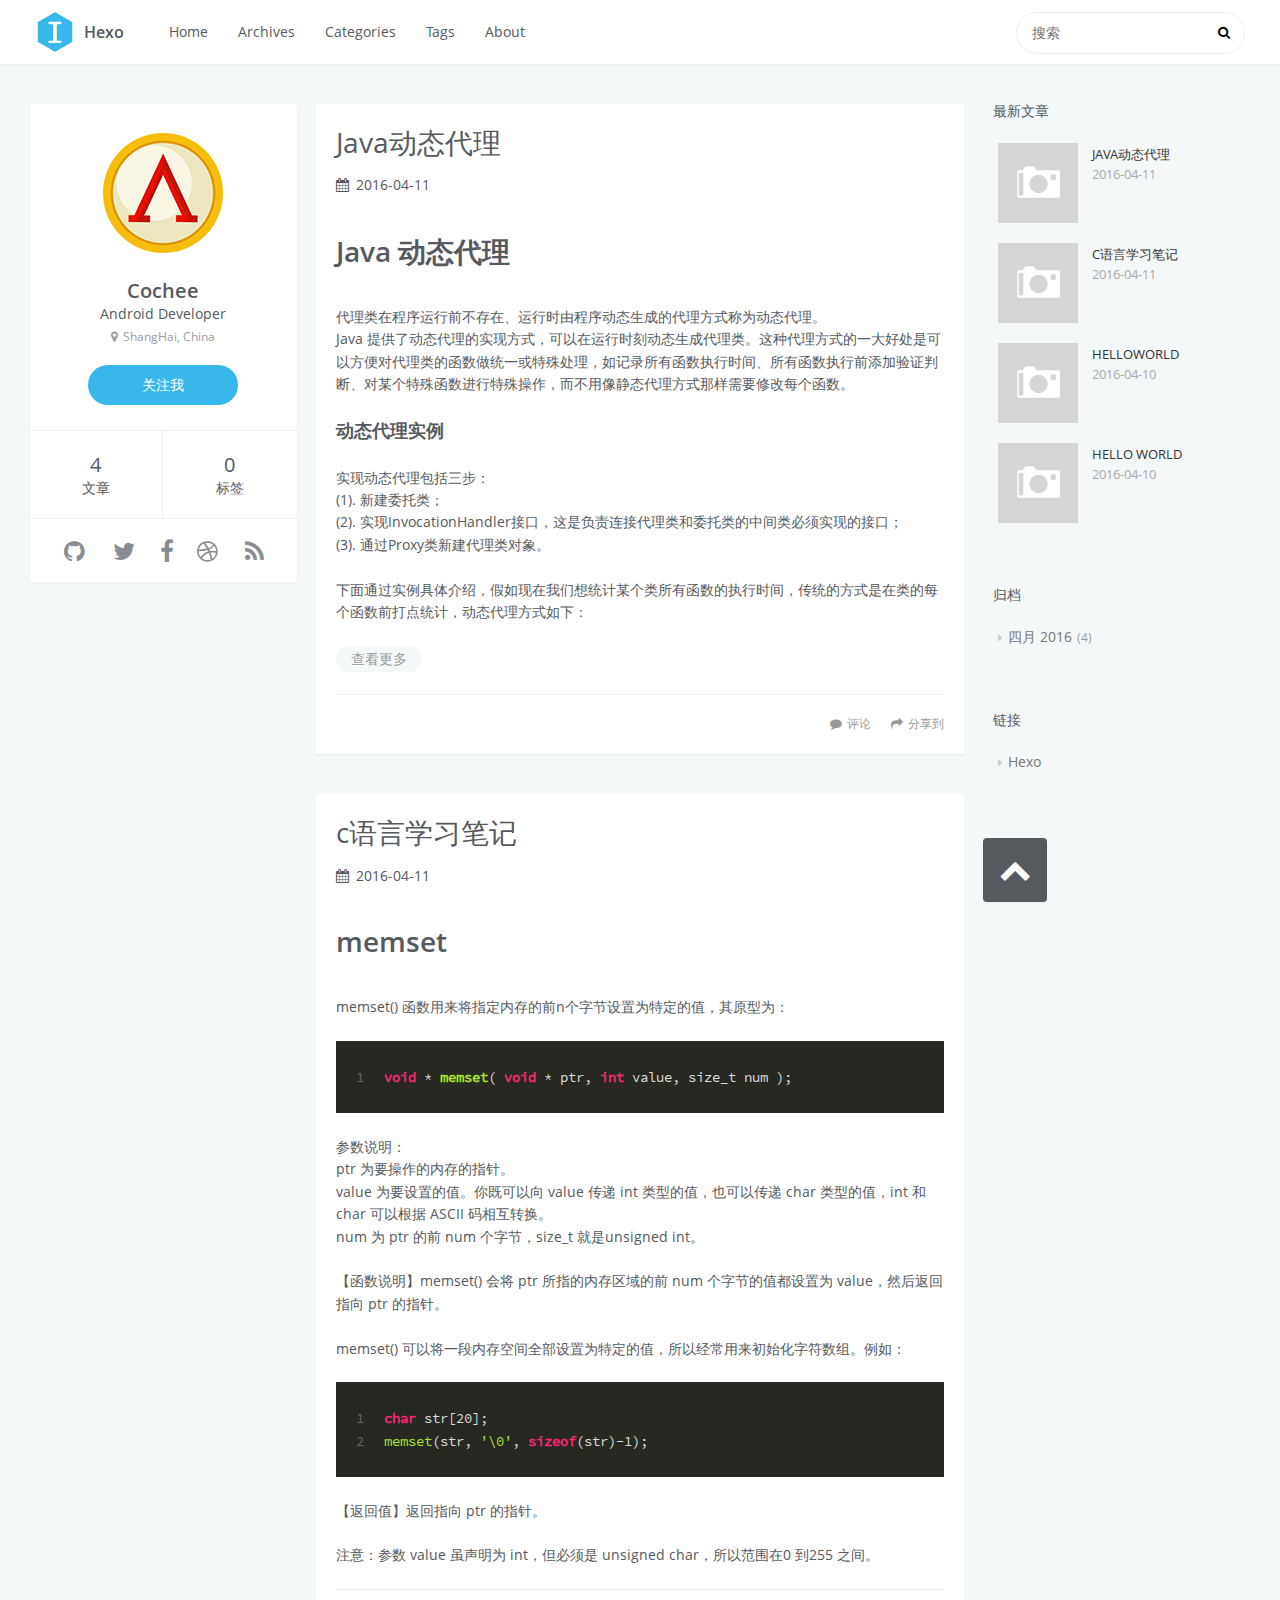
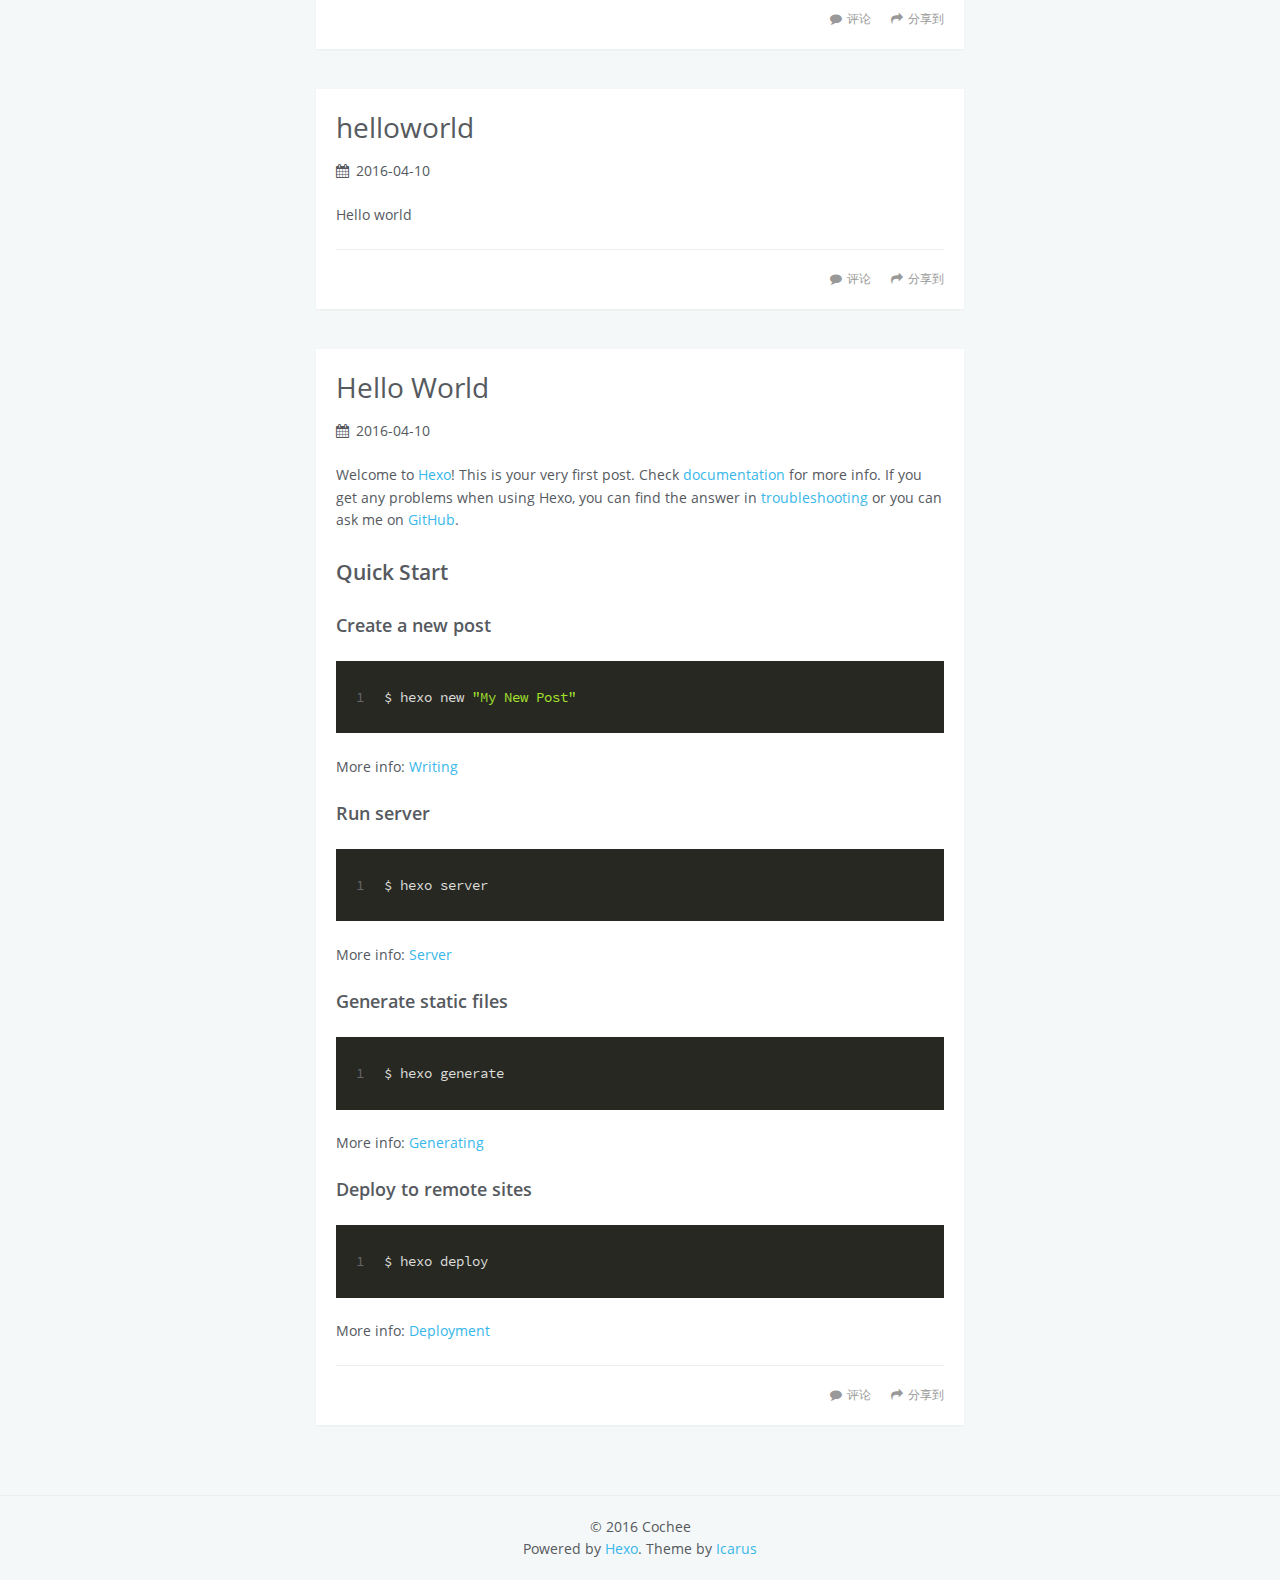
==== index.html @ b71f3d41 "Site updated: 2016-04-12 09:39:06" ====
<!DOCTYPE html>
<html lang=zh>
<head>
    <meta charset="utf-8">
    
    <title>Hexo</title>
    <meta name="viewport" content="width=device-width, initial-scale=1, maximum-scale=1" />
    <meta name="description">
<meta property="og:type" content="website">
<meta property="og:title" content="Hexo">
<meta property="og:url" content="http://yoursite.com/index.html">
<meta property="og:site_name" content="Hexo">
<meta property="og:description">
<meta name="twitter:card" content="summary">
<meta name="twitter:title" content="Hexo">
<meta name="twitter:description">
    

    

    

    <link rel="stylesheet" href="/vendor/font-awesome/css/font-awesome.min.css">
    <link rel="stylesheet" href="/vendor/open-sans/styles.css">
    <link rel="stylesheet" href="/vendor/source-code-pro/styles.css">

    <link rel="stylesheet" href="/css/style.css">

    <script src="/vendor/jquery/2.1.3/jquery.min.js"></script>
    
    
        <link rel="stylesheet" href="/vendor/fancybox/jquery.fancybox.css">
    
    
    
    

</head>
<body>
    <div id="container">
        <header id="header">
    <div id="header-main" class="header-inner">
        <div class="outer">
            <a href="/" id="logo">
                <i class="logo"></i>
                <span class="site-title">Hexo</span>
            </a>
            <nav id="main-nav">
                
                    <a class="main-nav-link" href="/.">Home</a>
                
                    <a class="main-nav-link" href="/archives">Archives</a>
                
                    <a class="main-nav-link" href="/categories">Categories</a>
                
                    <a class="main-nav-link" href="/tags">Tags</a>
                
                    <a class="main-nav-link" href="/about">About</a>
                
            </nav>
            
                
                <nav id="sub-nav">
                    <div class="profile" id="profile-nav">
                        <a id="profile-anchor" href="javascript:;">
                            <img class="avatar" src="/css/images/avatar.png" />
                            <i class="fa fa-caret-down"></i>
                        </a>
                    </div>
                </nav>
            
            <div id="search-form-wrap">

    <form class="search-form">
        <input type="text" class="ins-search-input search-form-input" placeholder="搜索" />
        <button type="submit" class="search-form-submit"></button>
    </form>
    <div class="ins-search">
    <div class="ins-search-mask"></div>
    <div class="ins-search-container">
        <div class="ins-input-wrapper">
            <input type="text" class="ins-search-input" placeholder="想要查找什么..." />
            <span class="ins-close ins-selectable"><i class="fa fa-times-circle"></i></span>
        </div>
        <div class="ins-section-wrapper">
            <div class="ins-section-container"></div>
        </div>
    </div>
</div>
<script>
(function (window) {
    var INSIGHT_CONFIG = {
        TRANSLATION: {
            POSTS: '文章',
            PAGES: '页面',
            CATEGORIES: '分类',
            TAGS: '标签',
            UNTITLED: '(未命名)',
        },
        ROOT_URL: '/',
        CONTENT_URL: '/content.json',
    };
    window.INSIGHT_CONFIG = INSIGHT_CONFIG;
})(window);
</script>
<script src="/js/insight.js"></script>

</div>
        </div>
    </div>
    <div id="main-nav-mobile" class="header-sub header-inner">
        <table class="menu outer">
            <tr>
                
                    <td><a class="main-nav-link" href="/.">Home</a></td>
                
                    <td><a class="main-nav-link" href="/archives">Archives</a></td>
                
                    <td><a class="main-nav-link" href="/categories">Categories</a></td>
                
                    <td><a class="main-nav-link" href="/tags">Tags</a></td>
                
                    <td><a class="main-nav-link" href="/about">About</a></td>
                
                <td>
                    
    <div class="search-form">
        <input type="text" class="ins-search-input search-form-input" placeholder="搜索" />
    </div>

                </td>
            </tr>
        </table>
    </div>
</header>

        <div class="outer">
            
                

<aside id="profile">
    <div class="inner profile-inner">
        <div class="base-info profile-block">
            <img id="avatar" src="/css/images/avatar.png" />
            <h2 id="name">Cochee</h2>
            <h3 id="title">Android Developer</h3>
            <span id="location"><i class="fa fa-map-marker"></i>ShangHai, China</span>
            <a id="follow" target="_blank" href="https://github.com/cochee/">关注我</a>
        </div>
        <div class="article-info profile-block">
            <div class="article-info-block">
                4
                <span>文章</span>
            </div>
            <div class="article-info-block">
                0
                <span>标签</span>
            </div>
        </div>
        
        <div class="profile-block social-links">
            <table>
                <tr>
                    
                    <td><a href="http://github.com/cochee/" target="_blank" title="github"><i class="fa fa-github"></i></a></td>
                    
                    <td><a href="/" target="_blank" title="twitter"><i class="fa fa-twitter"></i></a></td>
                    
                    <td><a href="/" target="_blank" title="facebook"><i class="fa fa-facebook"></i></a></td>
                    
                    <td><a href="/" target="_blank" title="dribbble"><i class="fa fa-dribbble"></i></a></td>
                    
                    <td><a href="/" target="_blank" title="rss"><i class="fa fa-rss"></i></a></td>
                    
                </tr>
            </table>
        </div>
        
    </div>
</aside>

            
            <section id="main">
    <article id="post-Java动态代理" class="article article-type-post" itemscope itemprop="blogPost">
    <div class="article-inner">
        
        
        
            <header class="article-header">
                
    
        <h1 itemprop="name">
            <a class="article-title" href="/2016/04/11/Java动态代理/">Java动态代理</a>
        </h1>
    

                <div class="article-meta">
                    
    <div class="article-date">
        <i class="fa fa-calendar"></i>
        <a href="/2016/04/11/Java动态代理/">
            <time datetime="2016-04-11T15:36:46.000Z" itemprop="datePublished">2016-04-11</time>
        </a>
    </div>


                    
                    
                </div>
            </header>
        
        <div class="article-entry" itemprop="articleBody">
        
            <p><h1 id="Java-动态代理"><a href="#Java-动态代理" class="headerlink" title="Java 动态代理"></a>Java 动态代理</h1><p>代理类在程序运行前不存在、运行时由程序动态生成的代理方式称为动态代理。<br>Java 提供了动态代理的实现方式，可以在运行时刻动态生成代理类。这种代理方式的一大好处是可以方便对代理类的函数做统一或特殊处理，如记录所有函数执行时间、所有函数执行前添加验证判断、对某个特殊函数进行特殊操作，而不用像静态代理方式那样需要修改每个函数。</p>
<h3 id="动态代理实例"><a href="#动态代理实例" class="headerlink" title="动态代理实例"></a>动态代理实例</h3><p>实现动态代理包括三步：<br>(1). 新建委托类；<br>(2). 实现InvocationHandler接口，这是负责连接代理类和委托类的中间类必须实现的接口；<br>(3). 通过Proxy类新建代理类对象。  </p>
<p>下面通过实例具体介绍，假如现在我们想统计某个类所有函数的执行时间，传统的方式是在类的每个函数前打点统计，动态代理方式如下：<br></p>
            <p class="article-more-link">
                <a href="/2016/04/11/Java动态代理/#more">查看更多</a>
            </p>
        
        </div>
        <footer class="article-footer">
            <div class="share-container">



</div>

    <a data-url="http://yoursite.com/2016/04/11/Java动态代理/" data-id="cimwrf9290000avysdhz4r3h5" class="article-share-link"><i class="fa fa-share"></i>分享到</a>
<script>
    (function ($) {
        // Prevent duplicate binding
        if (typeof(__SHARE_BUTTON_BINDED__) === 'undefined' || !__SHARE_BUTTON_BINDED__) {
            __SHARE_BUTTON_BINDED__ = true;
        } else {
            return;
        }
        $('body').on('click', function() {
            $('.article-share-box.on').removeClass('on');
        }).on('click', '.article-share-link', function(e) {
            e.stopPropagation();

            var $this = $(this),
                url = $this.attr('data-url'),
                encodedUrl = encodeURIComponent(url),
                id = 'article-share-box-' + $this.attr('data-id'),
                offset = $this.offset(),
                box;

            if ($('#' + id).length) {
                box = $('#' + id);

                if (box.hasClass('on')){
                    box.removeClass('on');
                    return;
                }
            } else {
                var html = [
                    '<div id="' + id + '" class="article-share-box">',
                        '<input class="article-share-input" value="' + url + '">',
                        '<div class="article-share-links">',
                            '<a href="https://twitter.com/intent/tweet?url=' + encodedUrl + '" class="fa fa-twitter article-share-twitter" target="_blank" title="Twitter"></a>',
                            '<a href="https://www.facebook.com/sharer.php?u=' + encodedUrl + '" class="fa fa-facebook article-share-facebook" target="_blank" title="Facebook"></a>',
                            '<a href="http://pinterest.com/pin/create/button/?url=' + encodedUrl + '" class="fa fa-pinterest article-share-pinterest" target="_blank" title="Pinterest"></a>',
                            '<a href="https://plus.google.com/share?url=' + encodedUrl + '" class="fa fa-google article-share-google" target="_blank" title="Google+"></a>',
                        '</div>',
                    '</div>'
                ].join('');

              box = $(html);

              $('body').append(box);
            }

            $('.article-share-box.on').hide();

            box.css({
                top: offset.top + 25,
                left: offset.left
            }).addClass('on');

        }).on('click', '.article-share-box', function (e) {
            e.stopPropagation();
        }).on('click', '.article-share-box-input', function () {
            $(this).select();
        }).on('click', '.article-share-box-link', function (e) {
            e.preventDefault();
            e.stopPropagation();

            window.open(this.href, 'article-share-box-window-' + Date.now(), 'width=500,height=450');
        });
    })(jQuery);
</script>

            
    
        <a href="/2016/04/11/Java动态代理/#comments" class="article-comment-link ds-thread-count" data-thread-key="2016/04/11/Java动态代理/">评论</a>
    

        </footer>
    </div>
    
</article>



    <article id="post-c语言学习笔记" class="article article-type-post" itemscope itemprop="blogPost">
    <div class="article-inner">
        
        
        
            <header class="article-header">
                
    
        <h1 itemprop="name">
            <a class="article-title" href="/2016/04/11/c语言学习笔记/">c语言学习笔记</a>
        </h1>
    

                <div class="article-meta">
                    
    <div class="article-date">
        <i class="fa fa-calendar"></i>
        <a href="/2016/04/11/c语言学习笔记/">
            <time datetime="2016-04-11T04:18:17.000Z" itemprop="datePublished">2016-04-11</time>
        </a>
    </div>


                    
                    
                </div>
            </header>
        
        <div class="article-entry" itemprop="articleBody">
        
            
            <h1 id="memset"><a href="#memset" class="headerlink" title="memset"></a>memset</h1><p>memset() 函数用来将指定内存的前n个字节设置为特定的值，其原型为：<br><figure class="highlight c"><table><tr><td class="gutter"><pre><span class="line">1</span><br></pre></td><td class="code"><pre><span class="line"><span class="function"><span class="keyword">void</span> * <span class="title">memset</span><span class="params">( <span class="keyword">void</span> * ptr, <span class="keyword">int</span> value, size_t num )</span></span>;</span><br></pre></td></tr></table></figure></p>
<p>参数说明：<br>ptr 为要操作的内存的指针。<br>value 为要设置的值。你既可以向 value 传递 int 类型的值，也可以传递 char 类型的值，int 和 char 可以根据 ASCII 码相互转换。<br>num 为 ptr 的前 num 个字节，size_t 就是unsigned int。</p>
<p>【函数说明】memset() 会将 ptr 所指的内存区域的前 num 个字节的值都设置为 value，然后返回指向 ptr 的指针。</p>
<p>memset() 可以将一段内存空间全部设置为特定的值，所以经常用来初始化字符数组。例如：<br><figure class="highlight c"><table><tr><td class="gutter"><pre><span class="line">1</span><br><span class="line">2</span><br></pre></td><td class="code"><pre><span class="line"><span class="keyword">char</span> str[<span class="number">20</span>];  </span><br><span class="line"><span class="built_in">memset</span>(str, <span class="string">'\0'</span>, <span class="keyword">sizeof</span>(str)<span class="number">-1</span>);</span><br></pre></td></tr></table></figure></p>
<p>【返回值】返回指向 ptr 的指针。</p>
<p>注意：参数 value 虽声明为 int，但必须是 unsigned char，所以范围在0 到255 之间。</p>

        
        </div>
        <footer class="article-footer">
            <div class="share-container">



</div>

    <a data-url="http://yoursite.com/2016/04/11/c语言学习笔记/" data-id="cimwrf92i0001avysqy02n88n" class="article-share-link"><i class="fa fa-share"></i>分享到</a>
<script>
    (function ($) {
        // Prevent duplicate binding
        if (typeof(__SHARE_BUTTON_BINDED__) === 'undefined' || !__SHARE_BUTTON_BINDED__) {
            __SHARE_BUTTON_BINDED__ = true;
        } else {
            return;
        }
        $('body').on('click', function() {
            $('.article-share-box.on').removeClass('on');
        }).on('click', '.article-share-link', function(e) {
            e.stopPropagation();

            var $this = $(this),
                url = $this.attr('data-url'),
                encodedUrl = encodeURIComponent(url),
                id = 'article-share-box-' + $this.attr('data-id'),
                offset = $this.offset(),
                box;

            if ($('#' + id).length) {
                box = $('#' + id);

                if (box.hasClass('on')){
                    box.removeClass('on');
                    return;
                }
            } else {
                var html = [
                    '<div id="' + id + '" class="article-share-box">',
                        '<input class="article-share-input" value="' + url + '">',
                        '<div class="article-share-links">',
                            '<a href="https://twitter.com/intent/tweet?url=' + encodedUrl + '" class="fa fa-twitter article-share-twitter" target="_blank" title="Twitter"></a>',
                            '<a href="https://www.facebook.com/sharer.php?u=' + encodedUrl + '" class="fa fa-facebook article-share-facebook" target="_blank" title="Facebook"></a>',
                            '<a href="http://pinterest.com/pin/create/button/?url=' + encodedUrl + '" class="fa fa-pinterest article-share-pinterest" target="_blank" title="Pinterest"></a>',
                            '<a href="https://plus.google.com/share?url=' + encodedUrl + '" class="fa fa-google article-share-google" target="_blank" title="Google+"></a>',
                        '</div>',
                    '</div>'
                ].join('');

              box = $(html);

              $('body').append(box);
            }

            $('.article-share-box.on').hide();

            box.css({
                top: offset.top + 25,
                left: offset.left
            }).addClass('on');

        }).on('click', '.article-share-box', function (e) {
            e.stopPropagation();
        }).on('click', '.article-share-box-input', function () {
            $(this).select();
        }).on('click', '.article-share-box-link', function (e) {
            e.preventDefault();
            e.stopPropagation();

            window.open(this.href, 'article-share-box-window-' + Date.now(), 'width=500,height=450');
        });
    })(jQuery);
</script>

            
    
        <a href="/2016/04/11/c语言学习笔记/#comments" class="article-comment-link ds-thread-count" data-thread-key="2016/04/11/c语言学习笔记/">评论</a>
    

        </footer>
    </div>
    
</article>



    <article id="post-helloworld" class="article article-type-post" itemscope itemprop="blogPost">
    <div class="article-inner">
        
        
        
            <header class="article-header">
                
    
        <h1 itemprop="name">
            <a class="article-title" href="/2016/04/10/helloworld/">helloworld</a>
        </h1>
    

                <div class="article-meta">
                    
    <div class="article-date">
        <i class="fa fa-calendar"></i>
        <a href="/2016/04/10/helloworld/">
            <time datetime="2016-04-09T17:24:25.000Z" itemprop="datePublished">2016-04-10</time>
        </a>
    </div>


                    
                    
                </div>
            </header>
        
        <div class="article-entry" itemprop="articleBody">
        
            
            <p>Hello world</p>

        
        </div>
        <footer class="article-footer">
            <div class="share-container">



</div>

    <a data-url="http://yoursite.com/2016/04/10/helloworld/" data-id="cimwrf9330003avysr2dc9lia" class="article-share-link"><i class="fa fa-share"></i>分享到</a>
<script>
    (function ($) {
        // Prevent duplicate binding
        if (typeof(__SHARE_BUTTON_BINDED__) === 'undefined' || !__SHARE_BUTTON_BINDED__) {
            __SHARE_BUTTON_BINDED__ = true;
        } else {
            return;
        }
        $('body').on('click', function() {
            $('.article-share-box.on').removeClass('on');
        }).on('click', '.article-share-link', function(e) {
            e.stopPropagation();

            var $this = $(this),
                url = $this.attr('data-url'),
                encodedUrl = encodeURIComponent(url),
                id = 'article-share-box-' + $this.attr('data-id'),
                offset = $this.offset(),
                box;

            if ($('#' + id).length) {
                box = $('#' + id);

                if (box.hasClass('on')){
                    box.removeClass('on');
                    return;
                }
            } else {
                var html = [
                    '<div id="' + id + '" class="article-share-box">',
                        '<input class="article-share-input" value="' + url + '">',
                        '<div class="article-share-links">',
                            '<a href="https://twitter.com/intent/tweet?url=' + encodedUrl + '" class="fa fa-twitter article-share-twitter" target="_blank" title="Twitter"></a>',
                            '<a href="https://www.facebook.com/sharer.php?u=' + encodedUrl + '" class="fa fa-facebook article-share-facebook" target="_blank" title="Facebook"></a>',
                            '<a href="http://pinterest.com/pin/create/button/?url=' + encodedUrl + '" class="fa fa-pinterest article-share-pinterest" target="_blank" title="Pinterest"></a>',
                            '<a href="https://plus.google.com/share?url=' + encodedUrl + '" class="fa fa-google article-share-google" target="_blank" title="Google+"></a>',
                        '</div>',
                    '</div>'
                ].join('');

              box = $(html);

              $('body').append(box);
            }

            $('.article-share-box.on').hide();

            box.css({
                top: offset.top + 25,
                left: offset.left
            }).addClass('on');

        }).on('click', '.article-share-box', function (e) {
            e.stopPropagation();
        }).on('click', '.article-share-box-input', function () {
            $(this).select();
        }).on('click', '.article-share-box-link', function (e) {
            e.preventDefault();
            e.stopPropagation();

            window.open(this.href, 'article-share-box-window-' + Date.now(), 'width=500,height=450');
        });
    })(jQuery);
</script>

            
    
        <a href="/2016/04/10/helloworld/#comments" class="article-comment-link ds-thread-count" data-thread-key="2016/04/10/helloworld/">评论</a>
    

        </footer>
    </div>
    
</article>



    <article id="post-hello-world" class="article article-type-post" itemscope itemprop="blogPost">
    <div class="article-inner">
        
        
        
            <header class="article-header">
                
    
        <h1 itemprop="name">
            <a class="article-title" href="/2016/04/10/hello-world/">Hello World</a>
        </h1>
    

                <div class="article-meta">
                    
    <div class="article-date">
        <i class="fa fa-calendar"></i>
        <a href="/2016/04/10/hello-world/">
            <time datetime="2016-04-09T17:15:07.000Z" itemprop="datePublished">2016-04-10</time>
        </a>
    </div>


                    
                    
                </div>
            </header>
        
        <div class="article-entry" itemprop="articleBody">
        
            
            <p>Welcome to <a href="https://hexo.io/" target="_blank" rel="external">Hexo</a>! This is your very first post. Check <a href="https://hexo.io/docs/" target="_blank" rel="external">documentation</a> for more info. If you get any problems when using Hexo, you can find the answer in <a href="https://hexo.io/docs/troubleshooting.html" target="_blank" rel="external">troubleshooting</a> or you can ask me on <a href="https://github.com/hexojs/hexo/issues" target="_blank" rel="external">GitHub</a>.</p>
<h2 id="Quick-Start"><a href="#Quick-Start" class="headerlink" title="Quick Start"></a>Quick Start</h2><h3 id="Create-a-new-post"><a href="#Create-a-new-post" class="headerlink" title="Create a new post"></a>Create a new post</h3><figure class="highlight bash"><table><tr><td class="gutter"><pre><span class="line">1</span><br></pre></td><td class="code"><pre><span class="line">$ hexo new <span class="string">"My New Post"</span></span><br></pre></td></tr></table></figure>
<p>More info: <a href="https://hexo.io/docs/writing.html" target="_blank" rel="external">Writing</a></p>
<h3 id="Run-server"><a href="#Run-server" class="headerlink" title="Run server"></a>Run server</h3><figure class="highlight bash"><table><tr><td class="gutter"><pre><span class="line">1</span><br></pre></td><td class="code"><pre><span class="line">$ hexo server</span><br></pre></td></tr></table></figure>
<p>More info: <a href="https://hexo.io/docs/server.html" target="_blank" rel="external">Server</a></p>
<h3 id="Generate-static-files"><a href="#Generate-static-files" class="headerlink" title="Generate static files"></a>Generate static files</h3><figure class="highlight bash"><table><tr><td class="gutter"><pre><span class="line">1</span><br></pre></td><td class="code"><pre><span class="line">$ hexo generate</span><br></pre></td></tr></table></figure>
<p>More info: <a href="https://hexo.io/docs/generating.html" target="_blank" rel="external">Generating</a></p>
<h3 id="Deploy-to-remote-sites"><a href="#Deploy-to-remote-sites" class="headerlink" title="Deploy to remote sites"></a>Deploy to remote sites</h3><figure class="highlight bash"><table><tr><td class="gutter"><pre><span class="line">1</span><br></pre></td><td class="code"><pre><span class="line">$ hexo deploy</span><br></pre></td></tr></table></figure>
<p>More info: <a href="https://hexo.io/docs/deployment.html" target="_blank" rel="external">Deployment</a></p>

        
        </div>
        <footer class="article-footer">
            <div class="share-container">



</div>

    <a data-url="http://yoursite.com/2016/04/10/hello-world/" data-id="cimwrf92n0002avysrcjm3mya" class="article-share-link"><i class="fa fa-share"></i>分享到</a>
<script>
    (function ($) {
        // Prevent duplicate binding
        if (typeof(__SHARE_BUTTON_BINDED__) === 'undefined' || !__SHARE_BUTTON_BINDED__) {
            __SHARE_BUTTON_BINDED__ = true;
        } else {
            return;
        }
        $('body').on('click', function() {
            $('.article-share-box.on').removeClass('on');
        }).on('click', '.article-share-link', function(e) {
            e.stopPropagation();

            var $this = $(this),
                url = $this.attr('data-url'),
                encodedUrl = encodeURIComponent(url),
                id = 'article-share-box-' + $this.attr('data-id'),
                offset = $this.offset(),
                box;

            if ($('#' + id).length) {
                box = $('#' + id);

                if (box.hasClass('on')){
                    box.removeClass('on');
                    return;
                }
            } else {
                var html = [
                    '<div id="' + id + '" class="article-share-box">',
                        '<input class="article-share-input" value="' + url + '">',
                        '<div class="article-share-links">',
                            '<a href="https://twitter.com/intent/tweet?url=' + encodedUrl + '" class="fa fa-twitter article-share-twitter" target="_blank" title="Twitter"></a>',
                            '<a href="https://www.facebook.com/sharer.php?u=' + encodedUrl + '" class="fa fa-facebook article-share-facebook" target="_blank" title="Facebook"></a>',
                            '<a href="http://pinterest.com/pin/create/button/?url=' + encodedUrl + '" class="fa fa-pinterest article-share-pinterest" target="_blank" title="Pinterest"></a>',
                            '<a href="https://plus.google.com/share?url=' + encodedUrl + '" class="fa fa-google article-share-google" target="_blank" title="Google+"></a>',
                        '</div>',
                    '</div>'
                ].join('');

              box = $(html);

              $('body').append(box);
            }

            $('.article-share-box.on').hide();

            box.css({
                top: offset.top + 25,
                left: offset.left
            }).addClass('on');

        }).on('click', '.article-share-box', function (e) {
            e.stopPropagation();
        }).on('click', '.article-share-box-input', function () {
            $(this).select();
        }).on('click', '.article-share-box-link', function (e) {
            e.preventDefault();
            e.stopPropagation();

            window.open(this.href, 'article-share-box-window-' + Date.now(), 'width=500,height=450');
        });
    })(jQuery);
</script>

            
    
        <a href="/2016/04/10/hello-world/#comments" class="article-comment-link ds-thread-count" data-thread-key="2016/04/10/hello-world/">评论</a>
    

        </footer>
    </div>
    
</article>


</section>
            
                <aside id="sidebar">
    
        
    <div class="widget-wrap">
        <h3 class="widget-title">最新文章</h3>
        <div class="widget">
            <ul id="recent-post" class="">
                
                    <li>
                        
                        <div class="item-thumbnail">
                            <a href="/2016/04/11/Java动态代理/" class="thumbnail">
    
    
        <span class="thumbnail-image thumbnail-none"></span>
    
</a>
                        </div>
                        
                        <div class="item-inner">
                            <p class="item-category"></p>
                            <p class="item-title"><a href="/2016/04/11/Java动态代理/" class="title">Java动态代理</a></p>
                            <p class="item-date"><time datetime="2016-04-11T15:36:46.000Z" itemprop="datePublished">2016-04-11</time></p>
                        </div>
                    </li>
                
                    <li>
                        
                        <div class="item-thumbnail">
                            <a href="/2016/04/11/c语言学习笔记/" class="thumbnail">
    
    
        <span class="thumbnail-image thumbnail-none"></span>
    
</a>
                        </div>
                        
                        <div class="item-inner">
                            <p class="item-category"></p>
                            <p class="item-title"><a href="/2016/04/11/c语言学习笔记/" class="title">c语言学习笔记</a></p>
                            <p class="item-date"><time datetime="2016-04-11T04:18:17.000Z" itemprop="datePublished">2016-04-11</time></p>
                        </div>
                    </li>
                
                    <li>
                        
                        <div class="item-thumbnail">
                            <a href="/2016/04/10/helloworld/" class="thumbnail">
    
    
        <span class="thumbnail-image thumbnail-none"></span>
    
</a>
                        </div>
                        
                        <div class="item-inner">
                            <p class="item-category"></p>
                            <p class="item-title"><a href="/2016/04/10/helloworld/" class="title">helloworld</a></p>
                            <p class="item-date"><time datetime="2016-04-09T17:24:25.000Z" itemprop="datePublished">2016-04-10</time></p>
                        </div>
                    </li>
                
                    <li>
                        
                        <div class="item-thumbnail">
                            <a href="/2016/04/10/hello-world/" class="thumbnail">
    
    
        <span class="thumbnail-image thumbnail-none"></span>
    
</a>
                        </div>
                        
                        <div class="item-inner">
                            <p class="item-category"></p>
                            <p class="item-title"><a href="/2016/04/10/hello-world/" class="title">Hello World</a></p>
                            <p class="item-date"><time datetime="2016-04-09T17:15:07.000Z" itemprop="datePublished">2016-04-10</time></p>
                        </div>
                    </li>
                
            </ul>
        </div>
    </div>

    
        
    
        
    <div class="widget-wrap">
        <h3 class="widget-title">归档</h3>
        <div class="widget">
            <ul class="archive-list"><li class="archive-list-item"><a class="archive-list-link" href="/archives/2016/04/">四月 2016</a><span class="archive-list-count">4</span></li></ul>
        </div>
    </div>

    
        
    
        
    
        
    <div class="widget-wrap widget-list">
        <h3 class="widget-title">链接</h3>
        <div class="widget">
            <ul>
                
                    <li>
                        <a href="http://hexo.io">Hexo</a>
                    </li>
                
            </ul>
        </div>
    </div>


    
    <div id="toTop" class="fa fa-chevron-up"></div>
</aside>
            
        </div>
        <footer id="footer">
    <div class="outer">
        <div id="footer-info" class="inner">
            &copy; 2016 Cochee<br>
            Powered by <a href="http://hexo.io/" target="_blank">Hexo</a>. Theme by <a href="https://github.com/cochee/hexo-theme-icarus">Icarus</a>
        </div>
    </div>
</footer>
        
    
    <script type="text/javascript">
    var duoshuoQuery = {short_name:'cochee'};
    (function() {
    var ds = document.createElement('script');
    ds.type = 'text/javascript';ds.async = true;
    ds.src = (document.location.protocol == 'https:' ? 'https:' : 'http:') + '//static.duoshuo.com/embed.js';
    ds.charset = 'UTF-8';
    (document.getElementsByTagName('head')[0]
    || document.getElementsByTagName('body')[0]).appendChild(ds);
    })();
    </script>



    
        <script src="/vendor/fancybox/jquery.fancybox.pack.js"></script>
    


<!-- Custom Scripts -->
<script src="/js/main.js"></script>

    </div>
</body>
</html>
---- vendor/open-sans/styles.css ----
/* cyrillic-ext */
@font-face {
    font-family: 'Open Sans';
    font-style: normal;
    font-weight: 400;
    src: local('Open Sans'), local('OpenSans'), url(fonts/K88pR3goAWT7BTt32Z01mxJtnKITppOI_IvcXXDNrsc.woff2) format('woff2');
    unicode-range: U+0460-052F, U+20B4, U+2DE0-2DFF, U+A640-A69F;
}
/* cyrillic */
@font-face {
    font-family: 'Open Sans';
    font-style: normal;
    font-weight: 400;
    src: local('Open Sans'), local('OpenSans'), url(fonts/RjgO7rYTmqiVp7vzi-Q5URJtnKITppOI_IvcXXDNrsc.woff2) format('woff2');
    unicode-range: U+0400-045F, U+0490-0491, U+04B0-04B1, U+2116;
}
/* greek-ext */
@font-face {
    font-family: 'Open Sans';
    font-style: normal;
    font-weight: 400;
    src: local('Open Sans'), local('OpenSans'), url(fonts/LWCjsQkB6EMdfHrEVqA1KRJtnKITppOI_IvcXXDNrsc.woff2) format('woff2');
    unicode-range: U+1F00-1FFF;
}
/* greek */
@font-face {
    font-family: 'Open Sans';
    font-style: normal;
    font-weight: 400;
    src: local('Open Sans'), local('OpenSans'), url(fonts/xozscpT2726on7jbcb_pAhJtnKITppOI_IvcXXDNrsc.woff2) format('woff2');
    unicode-range: U+0370-03FF;
}
/* vietnamese */
@font-face {
    font-family: 'Open Sans';
    font-style: normal;
    font-weight: 400;
    src: local('Open Sans'), local('OpenSans'), url(fonts/59ZRklaO5bWGqF5A9baEERJtnKITppOI_IvcXXDNrsc.woff2) format('woff2');
    unicode-range: U+0102-0103, U+1EA0-1EF1, U+20AB;
}
/* latin-ext */
@font-face {
    font-family: 'Open Sans';
    font-style: normal;
    font-weight: 400;
    src: local('Open Sans'), local('OpenSans'), url(fonts/u-WUoqrET9fUeobQW7jkRRJtnKITppOI_IvcXXDNrsc.woff2) format('woff2');
    unicode-range: U+0100-024F, U+1E00-1EFF, U+20A0-20AB, U+20AD-20CF, U+2C60-2C7F, U+A720-A7FF;
}
/* latin */
@font-face {
    font-family: 'Open Sans';
    font-style: normal;
    font-weight: 400;
    src: local('Open Sans'), local('OpenSans'), url(fonts/cJZKeOuBrn4kERxqtaUH3VtXRa8TVwTICgirnJhmVJw.woff2) format('woff2');
    unicode-range: U+0000-00FF, U+0131, U+0152-0153, U+02C6, U+02DA, U+02DC, U+2000-206F, U+2074, U+20AC, U+2212, U+2215, U+E0FF, U+EFFD, U+F000;
}
/* cyrillic-ext */
@font-face {
    font-family: 'Open Sans';
    font-style: normal;
    font-weight: 600;
    src: local('Open Sans Semibold'), local('OpenSans-Semibold'), url(fonts/MTP_ySUJH_bn48VBG8sNSq-j2U0lmluP9RWlSytm3ho.woff2) format('woff2');
    unicode-range: U+0460-052F, U+20B4, U+2DE0-2DFF, U+A640-A69F;
}
/* cyrillic */
@font-face {
    font-family: 'Open Sans';
    font-style: normal;
    font-weight: 600;
    src: local('Open Sans Semibold'), local('OpenSans-Semibold'), url(fonts/MTP_ySUJH_bn48VBG8sNSpX5f-9o1vgP2EXwfjgl7AY.woff2) format('woff2');
    unicode-range: U+0400-045F, U+0490-0491, U+04B0-04B1, U+2116;
}
/* greek-ext */
@font-face {
    font-family: 'Open Sans';
    font-style: normal;
    font-weight: 600;
    src: local('Open Sans Semibold'), local('OpenSans-Semibold'), url(fonts/MTP_ySUJH_bn48VBG8sNShWV49_lSm1NYrwo-zkhivY.woff2) format('woff2');
    unicode-range: U+1F00-1FFF;
}
/* greek */
@font-face {
    font-family: 'Open Sans';
    font-style: normal;
    font-weight: 600;
    src: local('Open Sans Semibold'), local('OpenSans-Semibold'), url(fonts/MTP_ySUJH_bn48VBG8sNSqaRobkAwv3vxw3jMhVENGA.woff2) format('woff2');
    unicode-range: U+0370-03FF;
}
/* vietnamese */
@font-face {
    font-family: 'Open Sans';
    font-style: normal;
    font-weight: 600;
    src: local('Open Sans Semibold'), local('OpenSans-Semibold'), url(fonts/MTP_ySUJH_bn48VBG8sNSv8zf_FOSsgRmwsS7Aa9k2w.woff2) format('woff2');
    unicode-range: U+0102-0103, U+1EA0-1EF1, U+20AB;
}
/* latin-ext */
@font-face {
    font-family: 'Open Sans';
    font-style: normal;
    font-weight: 600;
    src: local('Open Sans Semibold'), local('OpenSans-Semibold'), url(fonts/MTP_ySUJH_bn48VBG8sNSj0LW-43aMEzIO6XUTLjad8.woff2) format('woff2');
    unicode-range: U+0100-024F, U+1E00-1EFF, U+20A0-20AB, U+20AD-20CF, U+2C60-2C7F, U+A720-A7FF;
}
/* latin */
@font-face {
    font-family: 'Open Sans';
    font-style: normal;
    font-weight: 600;
    src: local('Open Sans Semibold'), local('OpenSans-Semibold'), url(fonts/MTP_ySUJH_bn48VBG8sNSugdm0LZdjqr5-oayXSOefg.woff2) format('woff2');
    unicode-range: U+0000-00FF, U+0131, U+0152-0153, U+02C6, U+02DA, U+02DC, U+2000-206F, U+2074, U+20AC, U+2212, U+2215, U+E0FF, U+EFFD, U+F000;
}
/* cyrillic-ext */
@font-face {
    font-family: 'Open Sans';
    font-style: italic;
    font-weight: 400;
    src: local('Open Sans Italic'), local('OpenSans-Italic'), url(fonts/xjAJXh38I15wypJXxuGMBjTOQ_MqJVwkKsUn0wKzc2I.woff2) format('woff2');
    unicode-range: U+0460-052F, U+20B4, U+2DE0-2DFF, U+A640-A69F;
}
/* cyrillic */
@font-face {
    font-family: 'Open Sans';
    font-style: italic;
    font-weight: 400;
    src: local('Open Sans Italic'), local('OpenSans-Italic'), url(fonts/xjAJXh38I15wypJXxuGMBjUj_cnvWIuuBMVgbX098Mw.woff2) format('woff2');
    unicode-range: U+0400-045F, U+0490-0491, U+04B0-04B1, U+2116;
}
/* greek-ext */
@font-face {
    font-family: 'Open Sans';
    font-style: italic;
    font-weight: 400;
    src: local('Open Sans Italic'), local('OpenSans-Italic'), url(fonts/xjAJXh38I15wypJXxuGMBkbcKLIaa1LC45dFaAfauRA.woff2) format('woff2');
    unicode-range: U+1F00-1FFF;
}
/* greek */
@font-face {
    font-family: 'Open Sans';
    font-style: italic;
    font-weight: 400;
    src: local('Open Sans Italic'), local('OpenSans-Italic'), url(fonts/xjAJXh38I15wypJXxuGMBmo_sUJ8uO4YLWRInS22T3Y.woff2) format('woff2');
    unicode-range: U+0370-03FF;
}
/* vietnamese */
@font-face {
    font-family: 'Open Sans';
    font-style: italic;
    font-weight: 400;
    src: local('Open Sans Italic'), local('OpenSans-Italic'), url(fonts/xjAJXh38I15wypJXxuGMBr6up8jxqWt8HVA3mDhkV_0.woff2) format('woff2');
    unicode-range: U+0102-0103, U+1EA0-1EF1, U+20AB;
}
/* latin-ext */
@font-face {
    font-family: 'Open Sans';
    font-style: italic;
    font-weight: 400;
    src: local('Open Sans Italic'), local('OpenSans-Italic'), url(fonts/xjAJXh38I15wypJXxuGMBiYE0-AqJ3nfInTTiDXDjU4.woff2) format('woff2');
    unicode-range: U+0100-024F, U+1E00-1EFF, U+20A0-20AB, U+20AD-20CF, U+2C60-2C7F, U+A720-A7FF;
}
/* latin */
@font-face {
    font-family: 'Open Sans';
    font-style: italic;
    font-weight: 400;
    src: local('Open Sans Italic'), local('OpenSans-Italic'), url(fonts/xjAJXh38I15wypJXxuGMBo4P5ICox8Kq3LLUNMylGO4.woff2) format('woff2');
    unicode-range: U+0000-00FF, U+0131, U+0152-0153, U+02C6, U+02DA, U+02DC, U+2000-206F, U+2074, U+20AC, U+2212, U+2215, U+E0FF, U+EFFD, U+F000;
}
---- vendor/source-code-pro/styles.css ----
/* latin-ext */
@font-face {
  font-family: 'Source Code Pro';
  font-style: normal;
  font-weight: 400;
  src: local('Source Code Pro'), local('SourceCodePro-Regular'), url(fonts/mrl8jkM18OlOQN8JLgasDy2Q8seG17bfDXYR_jUsrzg.woff2) format('woff2');
  unicode-range: U+0100-024F, U+1E00-1EFF, U+20A0-20AB, U+20AD-20CF, U+2C60-2C7F, U+A720-A7FF;
}
/* latin */
@font-face {
  font-family: 'Source Code Pro';
  font-style: normal;
  font-weight: 400;
  src: local('Source Code Pro'), local('SourceCodePro-Regular'), url(fonts/mrl8jkM18OlOQN8JLgasD9V_2ngZ8dMf8fLgjYEouxg.woff2) format('woff2');
  unicode-range: U+0000-00FF, U+0131, U+0152-0153, U+02C6, U+02DA, U+02DC, U+2000-206F, U+2074, U+20AC, U+2212, U+2215, U+E0FF, U+EFFD, U+F000;
}
---- css/style.css ----
body {
  width: 100%;
}
body:before,
body:after {
  content: "";
  display: table;
}
body:after {
  clear: both;
}
html,
body,
div,
span,
applet,
object,
iframe,
h1,
h2,
h3,
h4,
h5,
h6,
p,
blockquote,
pre,
a,
abbr,
acronym,
address,
big,
cite,
code,
del,
dfn,
em,
img,
ins,
kbd,
q,
s,
samp,
small,
strike,
strong,
sub,
sup,
tt,
var,
dl,
dt,
dd,
ol,
ul,
li,
fieldset,
form,
label,
legend,
table,
caption,
tbody,
tfoot,
thead,
tr,
th,
td {
  margin: 0;
  padding: 0;
  border: 0;
  outline: 0;
  font-weight: inherit;
  font-style: inherit;
  font-family: inherit;
  font-size: 100%;
  vertical-align: baseline;
}
body {
  line-height: 1;
  color: #000;
  background: #fff;
}
ol,
ul {
  list-style: none;
}
table {
  border-collapse: separate;
  border-spacing: 0;
  vertical-align: middle;
}
caption,
th,
td {
  text-align: left;
  font-weight: normal;
  vertical-align: middle;
}
a img {
  border: none;
}
input,
button {
  margin: 0;
  padding: 0;
}
input::-moz-focus-inner,
button::-moz-focus-inner {
  border: 0;
  padding: 0;
}
html,
body,
#container {
  height: 100%;
}
body {
  color: #565a5f;
  background: #f5f8f9;
  font: 14px "open sans", "Helvetica Neue", "Microsoft Yahei", Helvetica, Arial, sans-serif;
  -webkit-text-size-adjust: 100%;
}
a {
  color: #38b7ea;
  text-decoration: none;
}
a:visited {
  color: #38b7ea;
}
code {
  margin: 0 2px;
  color: #e96900;
  padding: 3px 5px;
  font-size: 0.8em;
  -webkit-border-radius: 2px;
  border-radius: 2px;
  font-family: "Source Code Pro", Consolas, Monaco, Menlo, Consolas, monospace;
  background-color: #f8f8f8;
}
.outer {
  max-width: 1320px;
  margin: 0 auto;
  padding: 0 20px;
}
.outer:before,
.outer:after {
  content: "";
  display: table;
}
.outer:after {
  clear: both;
}
@media screen and (max-width: 559px) {
  .outer {
    padding: 0;
  }
}
.left,
.alignleft {
  float: left;
}
.right,
.alignright {
  float: right;
}
.clear {
  clear: both;
}
.logo {
  width: 40px;
  height: 40px;
  background-repeat: no-repeat;
  background-image: url("images/logo.png");
  -webkit-background-size: 40px 40px;
  -moz-background-size: 40px 40px;
  background-size: 40px 40px;
}
#container {
  position: relative;
}
#container > .outer {
  margin-bottom: 30px;
}
@media screen and (min-width: 1200px) {
  #main {
    display: inline;
    float: left;
    width: 52.307692307692314%;
    margin: 0 0.769230769230769%;
  }
}
@media screen and (min-width: 800px) and (max-width: 1199px) {
  #main {
    display: inline;
    float: left;
    width: 67.6923076923077%;
    margin: 0 0.769230769230769%;
  }
}
.archive-article-header a,
.layout-wrap-inner.tag-cloud a,
.timeline-row .content h1 a,
.archive-article-header a:visited,
.layout-wrap-inner.tag-cloud a:visited,
.timeline-row .content h1 a:visited {
  color: #565a5f;
  -webkit-transition: 0.2s ease;
  -moz-transition: 0.2s ease;
  -ms-transition: 0.2s ease;
  transition: 0.2s ease;
}
.archive-article-header a:hover,
.layout-wrap-inner.tag-cloud a:hover,
.timeline-row .content h1 a:hover,
.archive-article-header a:visited:hover,
.layout-wrap-inner.tag-cloud a:visited:hover,
.timeline-row .content h1 a:visited:hover {
  color: #38b7ea;
}
.article-meta,
.archive-year,
.widget-title {
  line-height: 1em;
  text-decoration: none;
  text-transform: uppercase;
}
#header,
#profile .inner,
.article-inner,
#comments,
.archive-article,
.timeline-row .content,
#toTop {
  background: #fff;
  -webkit-box-shadow: 0 1px 2px rgba(0,0,0,0.05);
  box-shadow: 0 1px 2px rgba(0,0,0,0.05);
}
.article-entry h1,
.widget h1 {
  font-size: 2em;
}
.article-entry h2,
.widget h2 {
  font-size: 1.5em;
}
.article-entry h3,
.widget h3 {
  font-size: 1.3em;
}
.article-entry h4,
.widget h4 {
  font-size: 1.2em;
}
.article-entry h5,
.widget h5 {
  font-size: 1em;
}
.article-entry h6,
.widget h6 {
  font-size: 1em;
  color: #999;
}
.article-entry hr,
.widget hr {
  border: 1px dashed #eceff2;
}
.article-entry strong,
.widget strong {
  font-weight: bold;
}
.article-entry em,
.widget em,
.article-entry cite,
.widget cite {
  font-style: italic;
}
.article-entry sup,
.widget sup,
.article-entry sub,
.widget sub {
  font-size: 0.75em;
  line-height: 0;
  position: relative;
  vertical-align: baseline;
}
.article-entry sup,
.widget sup {
  top: -0.5em;
}
.article-entry sub,
.widget sub {
  bottom: -0.2em;
}
.article-entry small,
.widget small {
  font-size: 0.85em;
}
.article-entry acronym,
.widget acronym,
.article-entry abbr,
.widget abbr {
  border-bottom: 1px dotted;
}
.article-entry ul,
.widget ul,
.article-entry ol,
.widget ol,
.article-entry dl,
.widget dl {
  margin: 0 20px;
  line-height: 1.6em;
}
.article-entry ul ul,
.widget ul ul,
.article-entry ol ul,
.widget ol ul,
.article-entry ul ol,
.widget ul ol,
.article-entry ol ol,
.widget ol ol {
  margin-top: 0;
  margin-bottom: 0;
}
.article-entry ul,
.widget ul {
  list-style: disc;
}
.article-entry ol,
.widget ol {
  list-style: decimal;
}
.article-entry dt,
.widget dt {
  font-weight: bold;
}
#header {
  background: #fff;
  position: relative;
}
#header a,
#header a:visited {
  white-space: nowrap;
  -webkit-transition: 0.2s ease;
  -moz-transition: 0.2s ease;
  -ms-transition: 0.2s ease;
  transition: 0.2s ease;
  color: #565a5f;
}
#header a:hover {
  color: #38b7ea;
}
.header-inner #logo,
#main-nav,
#sub-nav,
#search-form-wrap {
  height: 40px;
  line-height: 40px;
  padding: 12px 15px;
}
.header-inner #logo,
#main-nav {
  float: left;
}
#sub-nav,
#search-form-wrap {
  float: right;
}
.header-inner {
  height: 100%;
  position: relative;
}
.header-inner #logo {
  display: inline-block;
}
.header-inner #logo .logo {
  margin-right: 5px;
  display: inline-block;
}
.header-inner #logo .site-title {
  font-size: 16px;
  display: inline-block;
  vertical-align: top;
  font-weight: 600;
}
#header-title {
  text-align: center;
  height: 40px;
  position: absolute;
  top: 50%;
  left: 0;
  margin-top: -20px;
}
.header-sub {
  border-top: 1px solid #eceff2;
}
.header-sub ul {
  margin: 0 15px;
}
.header-sub ul:before,
.header-sub ul:after {
  content: "";
  display: table;
}
.header-sub ul:after {
  clear: both;
}
.header-sub ul li {
  float: left;
  margin: 0 10px;
}
.header-sub ul li a {
  display: inline-block;
  line-height: 48px;
}
.header-sub .main-nav-link {
  display: inline-block;
  line-height: 48px;
}
@media screen and (min-width: 560px) and (max-width: 799px) {
  #header-sub {
    display: none;
  }
}
@media screen and (max-width: 559px) {
  #header-sub {
    display: none;
  }
}
@media screen and (min-width: 560px) and (max-width: 799px) {
  #main-nav {
    display: none;
  }
}
@media screen and (max-width: 559px) {
  #main-nav {
    display: none;
  }
}
@media screen and (min-width: 800px) and (max-width: 1199px) {
  #main-nav-mobile {
    display: none;
  }
}
@media screen and (min-width: 1200px) {
  #main-nav-mobile {
    display: none;
  }
}
.nav-icon,
.main-nav-link {
  float: left;
  display: block;
  padding: 0 15px;
}
.nav-icon {
  text-align: center;
  font-size: 14px;
  width: 14px;
  height: 14px;
  position: relative;
  cursor: pointer;
  height: 40px !important;
  line-height: 40px !important;
}
.main-nav-link {
  font-weight: 300;
}
@media screen and (min-width: 1200px) {
  #sub-nav {
    display: none;
  }
}
#sub-nav #profile-nav #profile-anchor {
  display: block;
  height: 40px;
  line-height: 40px;
}
#sub-nav #profile-nav #profile-anchor:before,
#sub-nav #profile-nav #profile-anchor:after {
  content: "";
  display: table;
}
#sub-nav #profile-nav #profile-anchor:after {
  clear: both;
}
#sub-nav #profile-nav .avatar,
#sub-nav #profile-nav .fa {
  float: left;
}
#sub-nav #profile-nav .avatar {
  width: 40px;
  height: 40px;
  margin-right: 8px;
}
#sub-nav #profile-nav .fa {
  line-height: 40px;
}
@media screen and (max-width: 559px) {
  #search-form-wrap {
    display: none;
  }
}
#search-form-wrap .search-form {
  position: relative;
}
#search-form-wrap .search-form .search-form-input {
  width: 100%;
  height: 40px;
  padding: 0 30px 0 15px;
  line-height: 40px;
  -webkit-border-radius: 21px;
  border-radius: 21px;
}
#search-form-wrap .search-form .search-form-input::-webkit-search-results-decoration,
#search-form-wrap .search-form .search-form-input::-webkit-search-cancel-button {
  -webkit-appearance: none;
}
#search-form-wrap .search-form .search-form-submit {
  top: 50%;
  right: 15px;
  border: none;
  cursor: pointer;
  margin-top: -7px;
  background: none;
  position: absolute;
  font: 13px font-icon;
  font-family: 'FontAwesome';
}
#search-form-wrap .search-form .search-form-submit:before {
  content: '\f002';
}
#search-form-wrap .search-form .search-form-submit:hover,
#search-form-wrap .search-form .search-form-submit:focus {
  color: #777;
}
.search-form-input,
.search-form-input.ins-search-input,
.search-form-input.st-ui-search-input,
.search-form-input.st-default-search-input {
  -webkit-appearance: textarea;
  -webkit-appearance: textarea;
  -moz-appearance: textarea;
  appearance: textarea;
  padding: 0;
  width: 200px;
  -webkit-box-shadow: none;
  box-shadow: none;
  color: #565a5f;
  -webkit-transition: 0.2s ease;
  -moz-transition: 0.2s ease;
  -ms-transition: 0.2s ease;
  transition: 0.2s ease;
  -webkit-box-sizing: border-box;
  -moz-box-sizing: border-box;
  box-sizing: border-box;
  height: auto !important;
  line-height: 1.6em;
  outline: none !important;
  background: none !important;
  font: 14px "open sans", "Helvetica Neue", "Microsoft Yahei", Helvetica, Arial, sans-serif;
  border: 1px solid #eceff2 !important;
}
.search-form-input:focus,
.search-form-input.ins-search-input:focus,
.search-form-input.st-ui-search-input:focus,
.search-form-input.st-default-search-input:focus {
  border-color: #38b7ea !important;
}
.search-form-input::-webkit-search-results-decoration,
.search-form-input.ins-search-input::-webkit-search-results-decoration,
.search-form-input.st-ui-search-input::-webkit-search-results-decoration,
.search-form-input.st-default-search-input::-webkit-search-results-decoration,
.search-form-input::-webkit-search-cancel-button,
.search-form-input.ins-search-input::-webkit-search-cancel-button,
.search-form-input.st-ui-search-input::-webkit-search-cancel-button,
.search-form-input.st-default-search-input::-webkit-search-cancel-button {
  -webkit-appearance: none;
}
#main-nav-mobile {
  overflow-y: hidden;
  overflow-x: auto;
}
#main-nav-mobile .menu {
  margin: 0;
  height: 48px;
}
#main-nav-mobile .menu:before,
#main-nav-mobile .menu:after {
  content: "";
  display: table;
}
#main-nav-mobile .menu:after {
  clear: both;
}
#main-nav-mobile .menu .search-form-input {
  display: none;
  padding: 0 10px;
  margin-right: 15px;
  height: 32px;
  line-height: 32px;
  -webkit-border-radius: 16px;
  border-radius: 16px;
}
@media screen and (max-width: 559px) {
  #main-nav-mobile .menu .search-form-input {
    display: block;
  }
}
#main-nav-mobile .menu .search-form-input::-webkit-search-results-decoration,
#main-nav-mobile .menu .search-form-input::-webkit-search-cancel-button {
  -webkit-appearance: none;
}
.bio {
  text-align: center;
}
#profile .inner .bio h2 {
  font-size: 1.3em;
  font-weight: bold;
  margin-top: 15px;
}
#profile .inner .bio p {
  margin: 5px 20px 10px 20px;
  text-align: justify;
  max-width: 300px;
  line-height: 1.5em;
}
.profile-block {
  padding: 15px 20px;
  border-bottom: 1px solid #eceff2;
}
.profile-block:last-child {
  border-bottom: none;
}
#profile {
  display: inline;
  float: left;
  width: 21.53846153846154%;
  margin: 0 0.769230769230769%;
  display: none;
}
@media screen and (min-width: 1200px) {
  #profile {
    display: block;
  }
}
#profile .inner {
  margin-top: 40px;
  background: #fff;
}
#profile .inner .base-info #avatar {
  display: block;
  margin: 10px auto 20px;
  width: 128px;
  height: 128px;
}
#profile .inner .base-info #name,
#profile .inner .base-info #title,
#profile .inner .base-info #location {
  display: block;
  text-align: center;
}
#profile .inner .base-info #name {
  font-size: 20px;
  font-weight: 600;
}
#profile .inner .base-info #location {
  font-size: 12px;
  margin-top: 5px;
  color: #9a9ea3;
}
#profile .inner .base-info #location .fa {
  margin-right: 5px;
}
#profile .inner .base-info #follow {
  color: #fff;
  width: 150px;
  height: 40px;
  display: block;
  font-size: 14px;
  line-height: 40px;
  text-align: center;
  margin: 20px auto 10px;
  background: #38b7ea;
  -webkit-border-radius: 20px;
  border-radius: 20px;
  -webkit-transition: 0.2s ease;
  -moz-transition: 0.2s ease;
  -ms-transition: 0.2s ease;
  transition: 0.2s ease;
}
#profile .inner .base-info #follow:hover {
  background: #49c8fb;
}
#profile .inner .article-info {
  padding: 0px;
}
#profile .inner .article-info:before,
#profile .inner .article-info:after {
  content: "";
  display: table;
}
#profile .inner .article-info:after {
  clear: both;
}
#profile .inner .article-info .article-info-block {
  width: 50%;
  float: left;
  padding: 20px 15px;
  text-align: center;
  -webkit-box-sizing: border-box;
  -moz-box-sizing: border-box;
  box-sizing: border-box;
  font-size: 20px;
}
#profile .inner .article-info .article-info-block span {
  display: block;
  font-size: 14px;
  text-transform: uppercase;
}
#profile .inner .article-info .article-info-block:first-child {
  border-right: 1px solid #eceff2;
}
#profile .inner .social-links > table {
  width: 100%;
}
#profile .inner .social-links > table td {
  text-align: center;
  font-size: 24px;
}
#profile .inner .social-links > table td a {
  position: relative;
  -webkit-transition: 0.2s ease;
  -moz-transition: 0.2s ease;
  -ms-transition: 0.2s ease;
  transition: 0.2s ease;
  color: #898d92;
}
#profile .inner .social-links > table td a:hover {
  color: #565a5f;
}
#profile .inner .social-links > table td a:hover:after {
  right: -50%;
  top: -41px;
  color: #fff;
  background: #333;
  font-size: 14px;
  content: attr(title);
  display: block;
  padding: 5px 15px;
  position: absolute;
  white-space: nowrap;
  -webkit-border-radius: 2px;
  border-radius: 2px;
  text-transform: uppercase;
  -webkit-box-shadow: 0 0 2px rgba(0,0,0,0.2);
  box-shadow: 0 0 2px rgba(0,0,0,0.2);
  z-index: 1;
}
#profile .inner .social-links > table td a:hover:before {
  top: -12px;
  right: 8px;
  border: solid;
  border-color: #333 transparent;
  border-width: 5px 5px 0 5px;
  content: "";
  display: block;
  position: absolute;
  z-index: 2;
}
#profile.card {
  top: 50px;
  right: 20px;
  z-index: 999;
  display: block;
  min-width: 280px;
  position: absolute;
}
#profile.card .profile-inner {
  position: relative;
  -webkit-box-shadow: 0 2px 5px rgba(0,0,0,0.2);
  box-shadow: 0 2px 5px rgba(0,0,0,0.2);
}
#profile.card .profile-inner:before,
#profile.card .profile-inner:after {
  z-index: 1;
  content: '';
  top: -20px;
  right: 10px;
  position: absolute;
  border-width: 10px;
  border-style: solid;
  border-color: transparent transparent #fff transparent;
}
#profile.card .profile-inner:after {
  z-index: 0;
  border-color: transparent transparent #dbdee1 transparent;
}
.article {
  margin: 40px 0;
}
.article-inner {
  overflow: hidden;
}
.article-banner {
  width: 100%;
  height: auto;
}
.article-header {
  padding: 20px 20px 0;
}
.article-header .article-title {
  display: block;
  margin-bottom: 14px;
}
.article-title {
  font-size: 2em;
  color: #565a5f;
  text-decoration: none;
  line-height: 1.3em;
}
a.article-title:visited {
  color: #565a5f;
}
a.article-title:hover {
  color: #38b7ea;
}
@media screen and (max-width: 559px) {
  .article-title {
    font-size: 1.6em;
  }
}
@media screen and (min-width: 560px) and (max-width: 799px) {
  .article-title {
    font-size: 1.6em;
  }
}
.article-meta {
  line-height: 1.6em;
}
.article-meta:before,
.article-meta:after {
  content: "";
  display: table;
}
.article-meta:after {
  clear: both;
}
.article-meta > div {
  float: left;
  margin-right: 10px;
}
.article-meta > div .fa {
  margin-right: 3px;
}
.article-meta a {
  color: #565a5f;
}
.article-meta a:hover {
  color: #38b7ea;
}
.article-category .fa-angle-right {
  margin: 0 5px;
}
.article-tag .tag-link:before {
  content: "#";
}
.article-entry {
  color: #565a5f;
  padding: 0 20px;
  line-height: 1.6em;
}
.article-entry:before,
.article-entry:after {
  content: "";
  display: table;
}
.article-entry:after {
  clear: both;
}
.article-entry p,
.article-entry table {
  line-height: 1.6em;
  margin: 1.6em 0;
}
.article-entry h1,
.article-entry h2,
.article-entry h3,
.article-entry h4,
.article-entry h5,
.article-entry h6 {
  font-weight: bold;
}
.article-entry h1,
.article-entry h2,
.article-entry h3,
.article-entry h4,
.article-entry h5,
.article-entry h6 {
  line-height: 1.3em;
  margin: 1.3em 0;
}
.article-entry a {
  color: #38b7ea;
  text-decoration: none;
}
.article-entry a:hover {
  text-decoration: underline;
}
.article-entry ul,
.article-entry ol,
.article-entry dl {
  margin-top: 1.6em;
  margin-bottom: 1.6em;
}
.article-entry img,
.article-entry video {
  max-width: 100%;
  height: auto;
  display: block;
  margin: auto;
}
.article-entry iframe {
  border: none;
}
.article-entry table {
  width: 100%;
  border-collapse: collapse;
  border-spacing: 0;
}
.article-entry th {
  font-weight: bold;
  border-bottom: 3px solid #eceff2;
  padding-bottom: 0.5em;
}
.article-entry td {
  border-bottom: 1px solid #eceff2;
  padding: 10px 0;
}
.article-entry blockquote {
  position: relative;
  font-family: Georgia, "Times New Roman", "Microsoft Yahei", serif;
  font-size: 1.1em;
  margin: 0 -20px;
  padding: 10px 20px 10px 54px;
  background: #fcfcfc;
  border-left: 4px solid #eee;
}
.article-entry blockquote:before {
  top: 20px;
  left: 10px;
  content: "\f10d";
  color: #e2e2e2;
  font-size: 32px;
  font-family: FontAwesome;
  text-align: center;
  position: absolute;
}
.article-entry blockquote footer {
  font-size: 14px;
  margin: 1.6em 0;
  font-family: "open sans", "Helvetica Neue", "Microsoft Yahei", Helvetica, Arial, sans-serif;
}
.article-entry blockquote footer cite:before {
  content: "—";
  padding: 0 0.5em;
}
.article-entry .pullquote {
  text-align: left;
  width: 45%;
  margin: 0;
}
.article-entry .pullquote.left {
  margin-left: 0.5em;
  margin-right: 1em;
}
.article-entry .pullquote.right {
  margin-right: 0.5em;
  margin-left: 1em;
}
.article-entry .caption {
  color: #999;
  display: block;
  font-size: 0.9em;
  margin-top: 0.5em;
  position: relative;
  text-align: center;
}
.article-entry .video-container {
  position: relative;
  padding-top: 56.25%;
  height: 0;
  overflow: hidden;
}
.article-entry .video-container iframe,
.article-entry .video-container object,
.article-entry .video-container embed {
  position: absolute;
  top: 0;
  left: 0;
  width: 100%;
  height: 100%;
  margin-top: 0;
}
.article-more-link a {
  display: inline-block;
  line-height: 1em;
  padding: 6px 15px;
  -webkit-border-radius: 15px;
  border-radius: 15px;
  background: #f5f8f9;
  color: #999;
  text-shadow: 0 1px #fff;
  text-decoration: none;
}
.article-more-link a:hover {
  background: #38b7ea;
  color: #fff;
  text-decoration: none;
  text-shadow: 0 1px #169cd2;
}
.article-footer {
  font-size: 0.85em;
  line-height: 1.6em;
  border-top: 1px solid #eceff2;
  padding-top: 1.6em;
  margin: 0 20px 20px;
}
.article-footer:before,
.article-footer:after {
  content: "";
  display: table;
}
.article-footer:after {
  clear: both;
}
.article-footer a {
  color: #999;
  text-decoration: none;
}
.article-footer a:hover {
  color: #565a5f;
}
.article-comment-link {
  float: right;
}
.article-comment-link:before {
  content: "\f075";
  font-family: FontAwesome;
  padding-right: 5px;
}
.share-container {
  float: left;
}
.article-share-link {
  float: right;
  cursor: pointer;
  margin-left: 20px;
}
.article-share-link .fa-share {
  margin-right: 5px;
}
#article-nav {
  position: relative;
}
#article-nav:before,
#article-nav:after {
  content: "";
  display: table;
}
#article-nav:after {
  clear: both;
}
@media screen and (min-width: 1200px) {
  #article-nav {
    margin: 40px 0;
  }
  #article-nav:before {
    width: 8px;
    height: 8px;
    position: absolute;
    top: 50%;
    left: 50%;
    margin-top: -4px;
    margin-left: -4px;
    content: "";
    -webkit-border-radius: 50%;
    border-radius: 50%;
    background: #787c81;
  }
}
.article-nav-link-wrap {
  text-decoration: none;
  color: #999;
  -webkit-box-sizing: border-box;
  -moz-box-sizing: border-box;
  box-sizing: border-box;
  margin-top: 40px;
  text-align: center;
  display: block;
}
.article-nav-link-wrap:hover {
  color: #565a5f;
}
@media screen and (min-width: 1200px) {
  .article-nav-link-wrap {
    width: 50%;
    margin-top: 0;
  }
}
@media screen and (min-width: 1200px) {
  #article-nav-newer {
    float: left;
    text-align: right;
    padding-right: 20px;
  }
}
@media screen and (min-width: 1200px) {
  #article-nav-older {
    float: right;
    text-align: left;
    padding-left: 20px;
  }
}
.article-nav-caption {
  letter-spacing: 2px;
  line-height: 1em;
  font-weight: bold;
  color: #565a5f;
  text-transform: uppercase;
}
#article-nav-newer .article-nav-caption {
  margin-right: -2px;
}
.article-nav-title {
  font-size: 0.85em;
  margin-top: 0.5em;
  color: #565a5f;
  line-height: 1.6em;
}
.article-share-box {
  position: absolute;
  display: none;
  background: #fff;
  -webkit-box-shadow: 0px 2px 2px rgba(0,0,0,0.1);
  box-shadow: 0px 2px 2px rgba(0,0,0,0.1);
  -webkit-border-radius: 3px;
  border-radius: 3px;
  margin-left: -145px;
  overflow: hidden;
  z-index: 1;
}
.article-share-box.on {
  display: block;
}
.article-share-input {
  width: 100%;
  background: none;
  -webkit-box-sizing: border-box;
  -moz-box-sizing: border-box;
  box-sizing: border-box;
  font: 14px "open sans", "Helvetica Neue", "Microsoft Yahei", Helvetica, Arial, sans-serif;
  padding: 0 15px;
  color: #565a5f;
  outline: none;
  border: 1px solid #eceff2;
  -webkit-border-radius: 3px 3px 0 0;
  border-radius: 3px 3px 0 0;
  height: 36px;
  line-height: 36px;
}
.article-share-links {
  background: #f5f8f9;
}
.article-share-links:before,
.article-share-links:after {
  content: "";
  display: table;
}
.article-share-links:after {
  clear: both;
}
.article-share-twitter,
.article-share-facebook,
.article-share-pinterest,
.article-share-google {
  width: 50px;
  height: 36px;
  display: block;
  float: left;
  position: relative;
  color: #999;
  text-shadow: 0 1px #fff;
}
.article-share-twitter:before,
.article-share-facebook:before,
.article-share-pinterest:before,
.article-share-google:before {
  font-size: 20px;
  width: 20px;
  height: 20px;
  position: absolute;
  top: 50%;
  left: 50%;
  margin-top: -10px;
  margin-left: -10px;
  text-align: center;
}
.article-share-twitter:hover,
.article-share-facebook:hover,
.article-share-pinterest:hover,
.article-share-google:hover {
  color: #fff;
}
.article-share-twitter:hover {
  background: #00aced;
  text-shadow: 0 1px #008abe;
}
.article-share-facebook:hover {
  background: #3b5998;
  text-shadow: 0 1px #2f477a;
}
.article-share-pinterest:hover {
  background: #cb2027;
  text-shadow: 0 1px #a21a1f;
}
.article-share-google:hover {
  background: #dd4b39;
  text-shadow: 0 1px #be3221;
}
.article-gallery {
  background: #000;
  position: relative;
}
.article-gallery-photos {
  position: relative;
  overflow: hidden;
}
.article-gallery-img {
  display: none;
  max-width: 100%;
}
.article-gallery-img:first-child {
  display: block;
}
.article-gallery-img.loaded {
  position: absolute;
  display: block;
}
.article-gallery-img img {
  display: block;
  max-width: 100%;
  margin: 0 auto;
}
.toc-article {
  background: #f9f9f9;
  margin: 2em 0 0 0.2em;
  padding: 1em;
  -webkit-border-radius: 0px;
  border-radius: 0px;
}
.toc-article .toc-title {
  font-size: 120%;
}
.toc-article strong {
  padding: 0.3em 1;
}
ol.toc {
  width: 100%;
  margin: 1em 2em 0 0;
}
#toc {
  line-height: 1em;
  font-size: 0.8em;
  float: right;
}
#toc .toc {
  padding: 0;
}
#toc .toc li {
  list-style-type: none;
}
#toc .toc-child {
  padding-left: 0em;
}
#toc.toc-aside {
  display: none;
  width: 13%;
  position: fixed;
  right: 2%;
  top: 320px;
  overflow: hidden;
  line-height: 1.5em;
  font-size: 1em;
  color: color-heading;
  opacity: 0.6;
  -webkit-transition: opacity 1s ease-out;
  -moz-transition: opacity 1s ease-out;
  -ms-transition: opacity 1s ease-out;
  transition: opacity 1s ease-out;
}
#toc.toc-aside strong {
  padding: 0.3em 0;
  color: color-font;
}
#toc.toc-aside:hover {
  -webkit-transition: opacity 0.3s ease-out;
  -moz-transition: opacity 0.3s ease-out;
  -ms-transition: opacity 0.3s ease-out;
  transition: opacity 0.3s ease-out;
  opacity: 1;
}
#toc.toc-aside a {
  -webkit-transition: color 1s ease-out;
  -moz-transition: color 1s ease-out;
  -ms-transition: color 1s ease-out;
  transition: color 1s ease-out;
}
#toc.toc-aside a:hover {
  color: color-theme;
  -webkit-transition: color 0.3s ease-out;
  -moz-transition: color 0.3s ease-out;
  -ms-transition: color 0.3s ease-out;
  transition: color 0.3s ease-out;
}
#comments {
  padding: 20px;
  margin: 40px 0;
}
#comments a {
  color: #38b7ea;
}
.archives:before,
.archives:after {
  content: "";
  display: table;
}
.archives:after {
  clear: both;
}
.archives .article:first-child {
  margin: 20px 0;
}
.archive-year-wrap,
.archive-category-wrap,
.archive-tag-wrap,
.layout-title {
  font-size: 1.4em;
  margin: 40px 0 20px 0;
}
@media screen and (max-width: 559px) {
  .archive-year-wrap,
  .archive-category-wrap,
  .archive-tag-wrap,
  .layout-title {
    padding: 0 15px;
    font-size: 1.2em;
  }
}
.archive-year-wrap .fa,
.archive-category-wrap .fa,
.archive-tag-wrap .fa,
.layout-title .fa {
  margin-right: 3px;
}
.archive-year-wrap .archive-year,
.archive-category-wrap .archive-year,
.archive-tag-wrap .archive-year,
.layout-title .archive-year {
  color: #565a5f;
}
.archive-year-wrap .archive-year:hover,
.archive-category-wrap .archive-year:hover,
.archive-tag-wrap .archive-year:hover,
.layout-title .archive-year:hover {
  color: #38b7ea;
}
@media screen and (max-width: 559px) {
  .layout-wrap-inner {
    padding: 0 15px;
  }
}
.archive-article {
  -webkit-column-break-inside: avoid;
  page-break-inside: avoid;
  overflow: hidden;
  break-inside: avoid-column;
  padding: 0;
  margin-bottom: 15px;
}
.archive-article:before,
.archive-article:after {
  content: "";
  display: table;
}
.archive-article:after {
  clear: both;
}
.archive-article.archive-type-summary {
  padding: 15px;
}
.archive-article.archive-type-summary .article-entry {
  padding: 0;
}
.archive-article.archive-type-summary .article-entry p {
  margin: 12px 0;
}
.archive-article .archive-article-content,
.archive-article .archive-article-thumbnail {
  display: table-cell;
  vertical-align: top;
}
@media screen and (max-width: 559px) {
  .archive-article .archive-article-content,
  .archive-article .archive-article-thumbnail {
    display: block;
  }
}
.archive-article .archive-article-thumbnail {
  width: 160px;
  padding-right: 15px;
}
@media screen and (max-width: 559px) {
  .archive-article .archive-article-thumbnail {
    width: 100%;
    padding-bottom: 15px;
  }
}
.archive-article .archive-article-thumbnail .thumbnail {
  height: 0;
  width: 100%;
  padding-bottom: 56.25%;
  display: block;
  position: relative;
  overflow: hidden;
}
.archive-article .archive-article-thumbnail .thumbnail span {
  width: 100%;
  height: 100%;
  display: block;
}
.archive-article .archive-article-thumbnail .thumbnail .thumbnail-image {
  position: absolute;
  -webkit-background-size: cover;
  -moz-background-size: cover;
  background-size: cover;
  background-position: center;
}
.archive-article .archive-article-thumbnail .thumbnail .thumbnail-none {
  background-image: url("images/thumb-default-small.png");
}
.archive-article-title {
  display: block;
  font-size: 1.6em;
  line-height: 1.4em;
  margin-bottom: 12px;
}
@media screen and (max-width: 559px) {
  .archive-article-title {
    display: block;
    font-size: 1.3em;
  }
}
.archive-article-date {
  display: block;
  margin-top: 8px;
}
.layout-wrap-inner.list-categories ul {
  margin-left: 15px;
  list-style: none;
}
.layout-wrap-inner.list-categories ul li,
.layout-wrap-inner.list-categories ul .category-list-child {
  padding: 10px 0;
  font-size: 14px;
  border-bottom: 1px solid border-color;
}
.layout-wrap-inner.list-categories ul li a,
.layout-wrap-inner.list-categories ul .category-list-child a {
  color: #777;
}
.layout-wrap-inner.list-categories ul ul,
.layout-wrap-inner.list-categories ul ol {
  list-style: none;
}
.layout-wrap-inner.list-categories ul ul li,
.layout-wrap-inner.list-categories ul ol li {
  border: none;
}
.layout-wrap-inner.list-categories ul ul li:last-child,
.layout-wrap-inner.list-categories ul ol li:last-child {
  padding-bottom: 0px;
}
.layout-wrap-inner.list-categories li a:before {
  color: #ccc;
  content: "\f0da";
  font-size: 12px;
  margin-right: 6px;
  font-family: FontAwesome;
  -webkit-transition: 0.2s ease;
  -moz-transition: 0.2s ease;
  -ms-transition: 0.2s ease;
  transition: 0.2s ease;
}
.layout-wrap-inner.list-categories li a:hover:before {
  color: #333;
}
.layout-wrap-inner.tag-cloud a {
  margin-right: 8px;
}
.layout-wrap-inner.tag-cloud a:before {
  content: '#';
}
#page-nav {
  margin: 40px auto;
  text-align: center;
  color: #999;
  overflow: hidden;
}
#page-nav:before,
#page-nav:after {
  content: "";
  display: table;
}
#page-nav:after {
  clear: both;
}
#page-nav a,
#page-nav span {
  height: 32px;
  padding: 0 10px;
  line-height: 32px;
  text-align: center;
  display: inline-block;
  -webkit-border-radius: 2px;
  border-radius: 2px;
}
#page-nav a {
  color: #999;
  text-decoration: none;
}
#page-nav a:hover {
  color: #fff;
  background: #38b7ea;
}
#page-nav .page-number {
  display: inline-block;
}
@media screen and (max-width: 559px) {
  #page-nav .page-number {
    display: none;
  }
}
#page-nav .current {
  color: #565a5f;
  font-weight: bold;
}
#page-nav .space {
  color: #eceff2;
}
.timeline-wrap {
  margin: 40px 20px 40px 40px;
  border-left: 3px solid #eceff2;
}
@media screen and (max-width: 559px) {
  .timeline-wrap {
    margin: 40px 20px 40px 30px;
  }
}
@media screen and (min-width: 560px) and (max-width: 799px) {
  .timeline-wrap {
    margin: 40px 20px 40px 30px;
  }
}
.timeline-row {
  margin: 20px 0;
}
.timeline-row:before,
.timeline-row:after {
  content: "";
  display: table;
}
.timeline-row:after {
  clear: both;
}
.timeline-row .node,
.timeline-row .title {
  float: left;
}
.timeline-row .node {
  width: 12px;
  color: #fff;
  height: 12px;
  -webkit-border-radius: 50%;
  border-radius: 50%;
  margin: 11px 0 0 -8px;
  display: inline-block;
  background-color: #38b7ea;
}
.timeline-row .content {
  margin-left: 25px;
  position: relative;
}
.timeline-row .content:after,
.timeline-row .content:before {
  content: '';
  position: absolute;
  display: inline-block;
}
.timeline-row .content:after {
  top: 10px;
  left: -14px;
  border: 7px solid transparent;
  border-right-color: #fff;
}
.timeline-row .content:before {
  top: 9px;
  left: -16px;
  border: 8px solid transparent;
  border-right-color: rgba(0,0,0,0.05);
}
.timeline-row .content h1,
.timeline-row .content .article-meta {
  padding: 10px;
}
.timeline-row .content h1 {
  font-size: 16px;
}
.timeline-row .content .article-meta {
  font-size: 12px;
  color: #898d92;
  border-top: 1px solid #f7f7f7;
  background-color: rgba(244,246,247,0.2);
}
.timeline-row-major .node {
  width: 14px;
  height: 14px;
  font-size: 14px;
  margin: 0 0 0 -17px;
  padding: 6px 8px 10px;
}
.timeline-row-major .title {
  font-size: 18px;
  margin-left: 15px;
  line-height: 30px;
}
#footer {
  padding: 20px 0;
  border-top: 1px solid #eceff2;
  color: #565a5f;
  font-size: 16px;
  text-align: center;
}
#footer .outer {
  margin-bottom: 0;
}
#footer a {
  color: #38b7ea;
  text-decoration: none;
}
#footer a:hover {
  text-decoration: underline;
}
#footer-info {
  line-height: 1.6em;
  font-size: 0.85em;
}
@media screen and (min-width: 1200px) {
  #sidebar {
    display: inline;
    float: left;
    width: 21.53846153846154%;
    margin: 0 0.769230769230769%;
  }
}
@media screen and (min-width: 800px) and (max-width: 1199px) {
  #sidebar {
    display: inline;
    float: left;
    width: 29.230769230769234%;
    margin: 0 0.769230769230769%;
  }
}
.widget {
  line-height: 1.6em;
  word-wrap: break-word;
  font-size: 0.9em;
}
.widget ul,
.widget ol {
  list-style: none;
  margin: 0;
}
.widget ul ul,
.widget ol ul,
.widget ul ol,
.widget ol ol {
  margin: 0 20px;
}
.widget ul ul,
.widget ol ul {
  list-style: disc;
}
.widget ul ol,
.widget ol ol {
  list-style: decimal;
}
.category-list-count,
.tag-list-count,
.archive-list-count {
  padding-left: 5px;
  color: #999;
  font-size: 0.85em;
}
.category-list-count:before,
.tag-list-count:before,
.archive-list-count:before {
  content: "(";
}
.category-list-count:after,
.tag-list-count:after,
.archive-list-count:after {
  content: ")";
}
.tagcloud a {
  margin-right: 5px;
}
.widget-wrap {
  margin: 40px 10px;
}
@media screen and (max-width: 559px) {
  .widget-wrap {
    margin: 40px 20px;
  }
}
.widget-title {
  margin-bottom: 0;
}
.widget {
  padding: 15px 5px;
}
.widget a {
  color: #777;
  text-decoration: none;
}
.widget a:hover {
  color: #333;
}
.widget ul ul,
.widget ol ul,
.widget dl ul,
.widget ul ol,
.widget ol ol,
.widget dl ol,
.widget ul dl,
.widget ol dl,
.widget dl dl {
  margin-left: 15px;
  list-style: disc;
}
.widget ul,
.widget ol {
  list-style: none;
}
.widget ul li,
.widget ol li,
.widget ul .category-list-child,
.widget ol .category-list-child {
  padding: 10px 0;
  font-size: 14px;
  border-bottom: 1px solid border-color;
}
.widget ul li a,
.widget ol li a,
.widget ul .category-list-child a,
.widget ol .category-list-child a {
  color: #777;
}
.widget ul ul,
.widget ol ul,
.widget ul ol,
.widget ol ol {
  list-style: none;
}
.widget ul ul li,
.widget ol ul li,
.widget ul ol li,
.widget ol ol li {
  border: none;
}
.widget ul ul li:last-child,
.widget ol ul li:last-child,
.widget ul ol li:last-child,
.widget ol ol li:last-child {
  padding-bottom: 0px;
}
.widget ul:not(#recent-post) li a:before,
.widget ol:not(#recent-post) li a:before {
  color: #ccc;
  content: "\f0da";
  font-size: 12px;
  margin-right: 6px;
  font-family: FontAwesome;
  -webkit-transition: 0.2s ease;
  -moz-transition: 0.2s ease;
  -ms-transition: 0.2s ease;
  transition: 0.2s ease;
}
.widget ul:not(#recent-post) li a:hover:before,
.widget ol:not(#recent-post) li a:hover:before {
  color: #333;
}
#toTop {
  cursor: pointer;
  text-align: center;
  width: 64px;
  height: 64px;
  color: #fff;
  font-size: 32px;
  line-height: 64px;
  background: #565a5f;
  -webkit-border-radius: 4px;
  border-radius: 4px;
}
@media screen and (min-width: 560px) and (max-width: 799px) {
  #toTop {
    width: 54px;
    height: 54px;
    font-size: 28px;
    line-height: 54px;
  }
}
@media screen and (max-width: 559px) {
  #toTop {
    width: 54px;
    height: 54px;
    font-size: 28px;
    line-height: 54px;
  }
}
#toTop.fix {
  bottom: 20px;
  position: fixed;
}
#recent-post li {
  padding: 10px 0 10px 94px;
}
#recent-post li:before,
#recent-post li:after {
  content: "";
  display: table;
}
#recent-post li:after {
  clear: both;
}
#recent-post.no-thumbnail li {
  padding: 10px 0px;
}
#recent-post li .item-thumbnail {
  opacity: 1;
  float: left;
  margin-left: -94px;
  -webkit-transition: all 0.2s ease;
  -moz-transition: all 0.2s ease;
  -ms-transition: all 0.2s ease;
  transition: all 0.2s ease;
}
#recent-post li .item-thumbnail .thumbnail {
  width: 80px;
  height: 80px;
  display: block;
  position: relative;
  overflow: hidden;
}
#recent-post li .item-thumbnail .thumbnail span {
  width: 100%;
  height: 100%;
  display: block;
}
#recent-post li .item-thumbnail .thumbnail .thumbnail-image {
  position: absolute;
  -webkit-background-size: cover;
  -moz-background-size: cover;
  background-size: cover;
  background-position: center;
}
#recent-post li .item-thumbnail .thumbnail .thumbnail-none {
  background-image: url("images/thumb-default-small.png");
  -webkit-background-size: 100% 100%;
  -moz-background-size: 100% 100%;
  background-size: 100% 100%;
}
#recent-post li .item-inner a,
#recent-post li .item-inner .item-category {
  font-size: 13px;
  text-transform: uppercase;
}
#recent-post li .item-inner a a,
#recent-post li .item-inner .item-category a {
  color: #38b7ea;
}
#recent-post li .item-inner a a:hover,
#recent-post li .item-inner .item-category a:hover {
  color: #333;
}
#recent-post li .item-inner a a,
#recent-post li .item-inner .item-category a,
#recent-post li .item-inner a .fa,
#recent-post li .item-inner .item-category .fa {
  margin-right: 5px;
}
#recent-post li .item-inner .item-title {
  font-size: 15px;
}
#recent-post li .item-inner .item-title a {
  color: #333;
  -webkit-transition: all 0.2s ease;
  -moz-transition: all 0.2s ease;
  -ms-transition: all 0.2s ease;
  transition: all 0.2s ease;
}
#recent-post li .item-inner .item-date {
  color: #aaa;
  font-size: 13px;
  text-transform: uppercase;
}
#recent-post li:hover .item-thumbnail {
  opacity: 0.8;
}
#recent-post li:hover .item-title a {
  color: #38b7ea;
}
.ins-search {
  display: none;
}
.ins-search.show {
  display: block;
}
.ins-selectable {
  cursor: pointer;
}
.ins-search-mask,
.ins-search-container {
  position: fixed;
}
.ins-search-mask {
  top: 0;
  left: 0;
  width: 100%;
  height: 100%;
  z-index: 100;
  background: rgba(0,0,0,0.5);
}
.ins-input-wrapper {
  position: relative;
}
.ins-search-input {
  width: 100%;
  border: none;
  outline: none;
  font-size: 16px;
  -webkit-box-shadow: none;
  box-shadow: none;
  font-weight: 200;
  -webkit-border-radius: 0;
  border-radius: 0;
  background: #fff;
  line-height: 20px;
  -webkit-box-sizing: border-box;
  -moz-box-sizing: border-box;
  box-sizing: border-box;
  padding: 12px 28px 12px 20px;
  border-bottom: 1px solid #e2e2e2;
  font-family: "Microsoft Yahei Light", "Microsoft Yahei", Helvetica, Arial, sans-serif;
}
.ins-close {
  top: 50%;
  right: 6px;
  width: 20px;
  height: 20px;
  font-size: 16px;
  margin-top: -11px;
  position: absolute;
  text-align: center;
  display: inline-block;
}
.ins-close:hover {
  color: #006bde;
}
.ins-search-container {
  left: 50%;
  top: 100px;
  z-index: 101;
  bottom: 100px;
  -webkit-box-sizing: border-box;
  -moz-box-sizing: border-box;
  box-sizing: border-box;
  width: 540px;
  margin-left: -270px;
}
@media screen and (max-width: 559px), screen and (max-height: 479px) {
  .ins-search-container {
    top: 0;
    left: 0;
    margin: 0;
    width: 100%;
    height: 100%;
    background: #f7f7f7;
  }
}
.ins-section-wrapper {
  left: 0;
  right: 0;
  top: 45px;
  bottom: 0;
  overflow-y: auto;
  position: absolute;
}
.ins-section-container {
  position: relative;
  background: #f7f7f7;
}
.ins-section {
  font-size: 14px;
  line-height: 16px;
}
.ins-section .ins-section-header,
.ins-section .ins-search-item {
  padding: 8px 15px;
}
.ins-section .ins-section-header {
  color: #9a9a9a;
  border-bottom: 1px solid #e2e2e2;
}
.ins-section .ins-slug {
  margin-left: 5px;
  color: #9a9a9a;
}
.ins-section .ins-slug:before {
  content: '(';
}
.ins-section .ins-slug:after {
  content: ')';
}
.ins-section .ins-search-item header,
.ins-section .ins-search-item .ins-search-preview {
  overflow: hidden;
  white-space: nowrap;
  text-overflow: ellipsis;
}
.ins-section .ins-search-item header .fa {
  margin-right: 8px;
}
.ins-section .ins-search-item .ins-search-preview {
  height: 15px;
  font-size: 12px;
  color: #9a9a9a;
  margin: 5px 0 0 20px;
}
.ins-section .ins-search-item:hover,
.ins-section .ins-search-item.active {
  color: #fff;
  background: #006bde;
}
.ins-section .ins-search-item:hover .ins-slug,
.ins-section .ins-search-item.active .ins-slug,
.ins-section .ins-search-item:hover .ins-search-preview,
.ins-section .ins-search-item.active .ins-search-preview {
  color: #fff;
}
.highlight {
  margin: 0px;
  display: block;
  overflow-x: auto;
  padding: 15px 20px;
  font-size: 14px;
  font-family: "Source Code Pro", Consolas, Monaco, Menlo, Consolas, monospace;
  line-height: 22.400000000000002px;
}
.highlight table {
  margin: 0;
  width: auto;
}
.highlight table td {
  border: none;
}
.highlight table td.code {
  padding-right: 20px;
}
.highlight .gutter pre {
  color: #666;
  text-align: right;
  padding-right: 20px;
}
.article-entry .highlight {
  margin: 1.6em 0;
}
.highlight {
  color: #ddd;
  background: #272822;
}
.highlight .code .tag,
.highlight .code .keyword,
.highlight .code .selector-tag,
.highlight .code .literal,
.highlight .code .strong,
.highlight .code .name {
  color: #f92672;
}
.highlight .code .code {
  color: #66d9ef;
}
.highlight .code .class .title {
  color: #fff;
}
.highlight .code .attribute,
.highlight .code .symbol,
.highlight .code .regexp,
.highlight .code .link {
  color: #bf79db;
}
.highlight .code .string,
.highlight .code .bullet,
.highlight .code .subst,
.highlight .code .title,
.highlight .code .section,
.highlight .code .emphasis,
.highlight .code .type,
.highlight .code .built_in,
.highlight .code .builtin-name,
.highlight .code .selector-attr,
.highlight .code .selector-pseudo,
.highlight .code .addition,
.highlight .code .variable,
.highlight .code .template-tag,
.highlight .code .template-variable {
  color: #a6e22e;
}
.highlight .code .comment,
.highlight .code .quote,
.highlight .code .deletion,
.highlight .code .meta {
  color: #75715e;
}
.highlight .code .keyword,
.highlight .code .selector-tag,
.highlight .code .literal,
.highlight .code .doctag,
.highlight .code .title,
.highlight .code .section,
.highlight .code .type,
.highlight .code .selector-id {
  font-weight: bold;
}
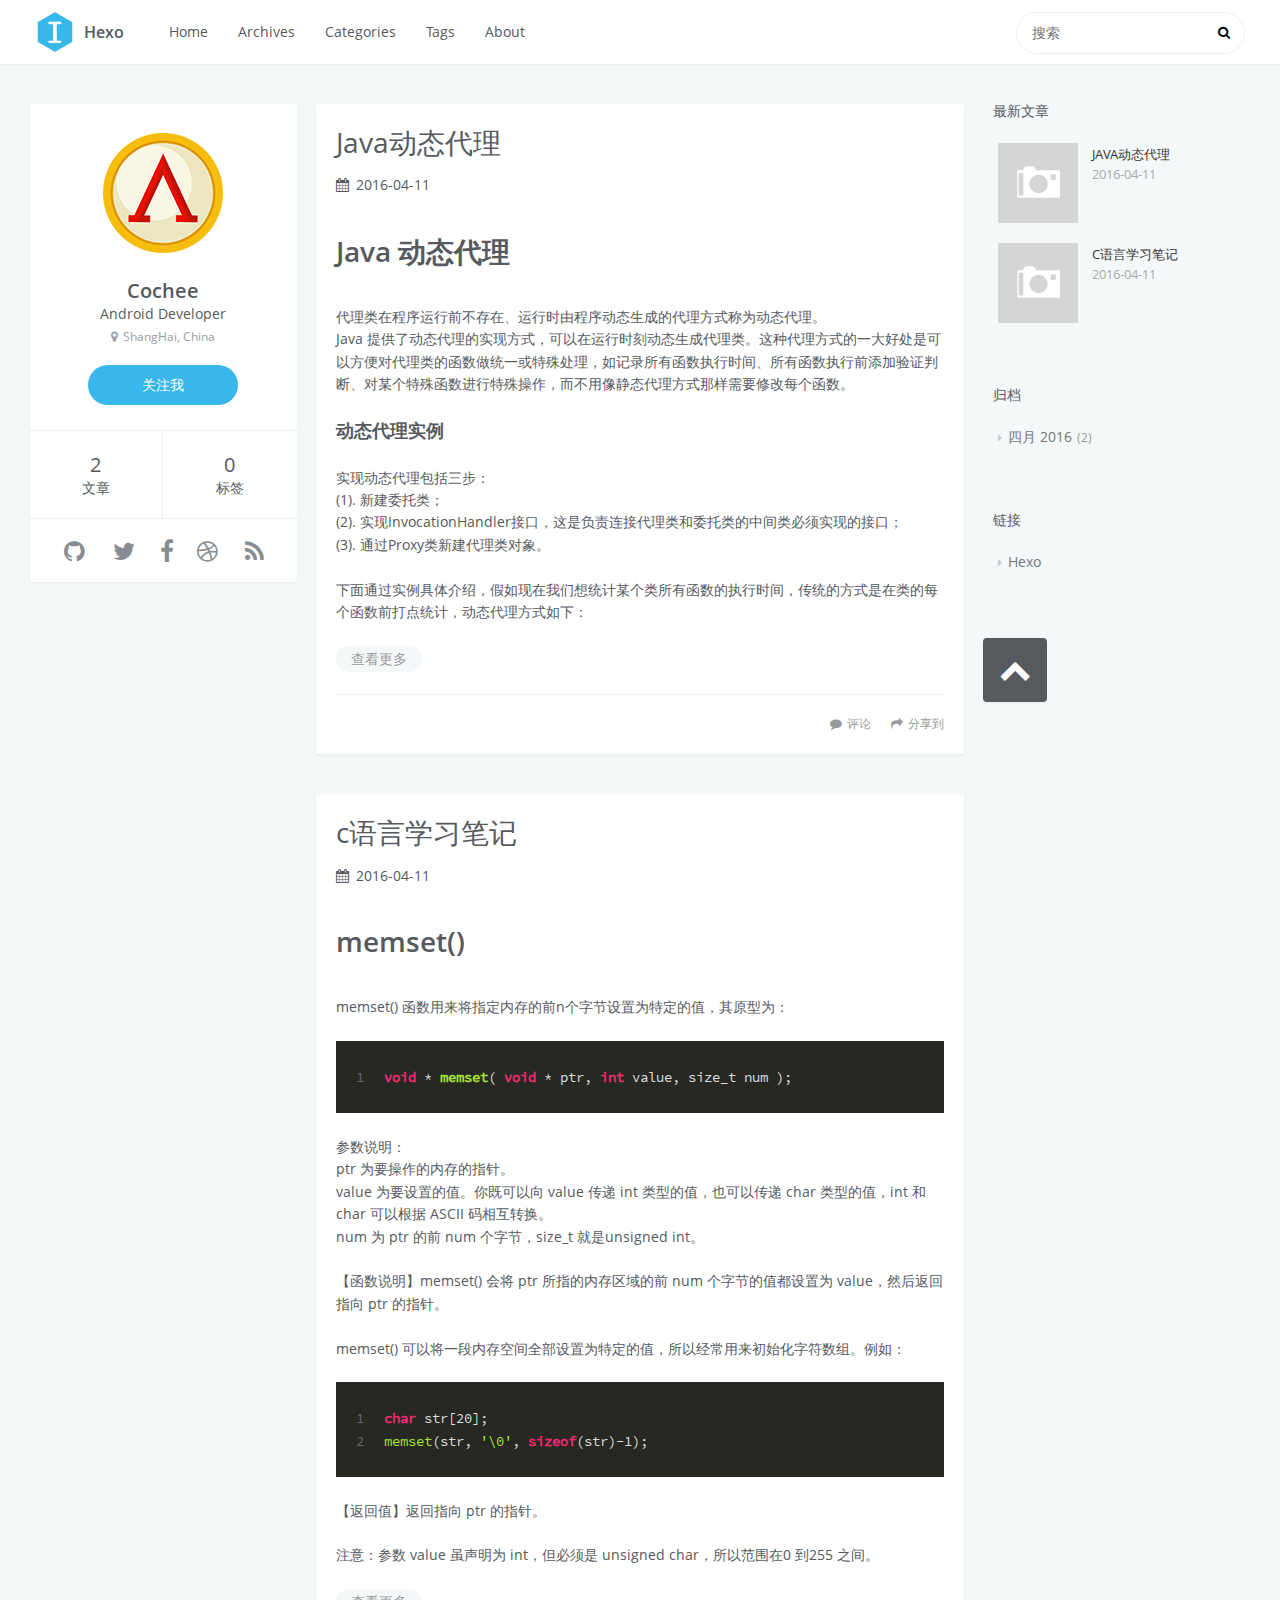
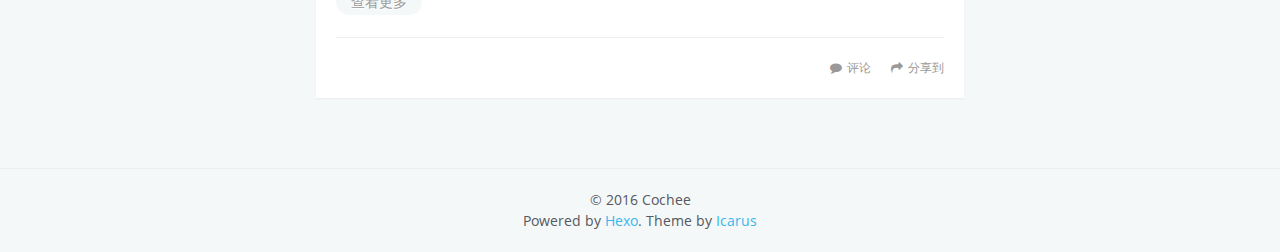
==== commit 9e5d815e: "Site updated: 2016-04-13 08:43:22" ====
--- a/index.html
+++ b/index.html
@@ -149,7 +149,7 @@
         </div>
         <div class="article-info profile-block">
             <div class="article-info-block">
-                4
+                2
                 <span>文章</span>
             </div>
             <div class="article-info-block">
@@ -334,14 +334,15 @@
         
         <div class="article-entry" itemprop="articleBody">
         
-            
-            <h1 id="memset"><a href="#memset" class="headerlink" title="memset"></a>memset</h1><p>memset() 函数用来将指定内存的前n个字节设置为特定的值，其原型为：<br><figure class="highlight c"><table><tr><td class="gutter"><pre><span class="line">1</span><br></pre></td><td class="code"><pre><span class="line"><span class="function"><span class="keyword">void</span> * <span class="title">memset</span><span class="params">( <span class="keyword">void</span> * ptr, <span class="keyword">int</span> value, size_t num )</span></span>;</span><br></pre></td></tr></table></figure></p>
+            <p><h1 id="memset"><a href="#memset" class="headerlink" title="memset()"></a>memset()</h1><p>memset() 函数用来将指定内存的前n个字节设置为特定的值，其原型为：<br><figure class="highlight c"><table><tr><td class="gutter"><pre><span class="line">1</span><br></pre></td><td class="code"><pre><span class="line"><span class="function"><span class="keyword">void</span> * <span class="title">memset</span><span class="params">( <span class="keyword">void</span> * ptr, <span class="keyword">int</span> value, size_t num )</span></span>;</span><br></pre></td></tr></table></figure></p>
 <p>参数说明：<br>ptr 为要操作的内存的指针。<br>value 为要设置的值。你既可以向 value 传递 int 类型的值，也可以传递 char 类型的值，int 和 char 可以根据 ASCII 码相互转换。<br>num 为 ptr 的前 num 个字节，size_t 就是unsigned int。</p>
 <p>【函数说明】memset() 会将 ptr 所指的内存区域的前 num 个字节的值都设置为 value，然后返回指向 ptr 的指针。</p>
 <p>memset() 可以将一段内存空间全部设置为特定的值，所以经常用来初始化字符数组。例如：<br><figure class="highlight c"><table><tr><td class="gutter"><pre><span class="line">1</span><br><span class="line">2</span><br></pre></td><td class="code"><pre><span class="line"><span class="keyword">char</span> str[<span class="number">20</span>];  </span><br><span class="line"><span class="built_in">memset</span>(str, <span class="string">'\0'</span>, <span class="keyword">sizeof</span>(str)<span class="number">-1</span>);</span><br></pre></td></tr></table></figure></p>
 <p>【返回值】返回指向 ptr 的指针。</p>
-<p>注意：参数 value 虽声明为 int，但必须是 unsigned char，所以范围在0 到255 之间。</p>
-
+<p>注意：参数 value 虽声明为 int，但必须是 unsigned char，所以范围在0 到255 之间。<br></p>
+            <p class="article-more-link">
+                <a href="/2016/04/11/c语言学习笔记/#more">查看更多</a>
+            </p>
         
         </div>
         <footer class="article-footer">
@@ -428,254 +429,6 @@
 </article>
 
 
-
-    <article id="post-helloworld" class="article article-type-post" itemscope itemprop="blogPost">
-    <div class="article-inner">
-        
-        
-        
-            <header class="article-header">
-                
-    
-        <h1 itemprop="name">
-            <a class="article-title" href="/2016/04/10/helloworld/">helloworld</a>
-        </h1>
-    
-
-                <div class="article-meta">
-                    
-    <div class="article-date">
-        <i class="fa fa-calendar"></i>
-        <a href="/2016/04/10/helloworld/">
-            <time datetime="2016-04-09T17:24:25.000Z" itemprop="datePublished">2016-04-10</time>
-        </a>
-    </div>
-
-
-                    
-                    
-                </div>
-            </header>
-        
-        <div class="article-entry" itemprop="articleBody">
-        
-            
-            <p>Hello world</p>
-
-        
-        </div>
-        <footer class="article-footer">
-            <div class="share-container">
-
-
-
-</div>
-
-    <a data-url="http://yoursite.com/2016/04/10/helloworld/" data-id="cimwrf9330003avysr2dc9lia" class="article-share-link"><i class="fa fa-share"></i>分享到</a>
-<script>
-    (function ($) {
-        // Prevent duplicate binding
-        if (typeof(__SHARE_BUTTON_BINDED__) === 'undefined' || !__SHARE_BUTTON_BINDED__) {
-            __SHARE_BUTTON_BINDED__ = true;
-        } else {
-            return;
-        }
-        $('body').on('click', function() {
-            $('.article-share-box.on').removeClass('on');
-        }).on('click', '.article-share-link', function(e) {
-            e.stopPropagation();
-
-            var $this = $(this),
-                url = $this.attr('data-url'),
-                encodedUrl = encodeURIComponent(url),
-                id = 'article-share-box-' + $this.attr('data-id'),
-                offset = $this.offset(),
-                box;
-
-            if ($('#' + id).length) {
-                box = $('#' + id);
-
-                if (box.hasClass('on')){
-                    box.removeClass('on');
-                    return;
-                }
-            } else {
-                var html = [
-                    '<div id="' + id + '" class="article-share-box">',
-                        '<input class="article-share-input" value="' + url + '">',
-                        '<div class="article-share-links">',
-                            '<a href="https://twitter.com/intent/tweet?url=' + encodedUrl + '" class="fa fa-twitter article-share-twitter" target="_blank" title="Twitter"></a>',
-                            '<a href="https://www.facebook.com/sharer.php?u=' + encodedUrl + '" class="fa fa-facebook article-share-facebook" target="_blank" title="Facebook"></a>',
-                            '<a href="http://pinterest.com/pin/create/button/?url=' + encodedUrl + '" class="fa fa-pinterest article-share-pinterest" target="_blank" title="Pinterest"></a>',
-                            '<a href="https://plus.google.com/share?url=' + encodedUrl + '" class="fa fa-google article-share-google" target="_blank" title="Google+"></a>',
-                        '</div>',
-                    '</div>'
-                ].join('');
-
-              box = $(html);
-
-              $('body').append(box);
-            }
-
-            $('.article-share-box.on').hide();
-
-            box.css({
-                top: offset.top + 25,
-                left: offset.left
-            }).addClass('on');
-
-        }).on('click', '.article-share-box', function (e) {
-            e.stopPropagation();
-        }).on('click', '.article-share-box-input', function () {
-            $(this).select();
-        }).on('click', '.article-share-box-link', function (e) {
-            e.preventDefault();
-            e.stopPropagation();
-
-            window.open(this.href, 'article-share-box-window-' + Date.now(), 'width=500,height=450');
-        });
-    })(jQuery);
-</script>
-
-            
-    
-        <a href="/2016/04/10/helloworld/#comments" class="article-comment-link ds-thread-count" data-thread-key="2016/04/10/helloworld/">评论</a>
-    
-
-        </footer>
-    </div>
-    
-</article>
-
-
-
-    <article id="post-hello-world" class="article article-type-post" itemscope itemprop="blogPost">
-    <div class="article-inner">
-        
-        
-        
-            <header class="article-header">
-                
-    
-        <h1 itemprop="name">
-            <a class="article-title" href="/2016/04/10/hello-world/">Hello World</a>
-        </h1>
-    
-
-                <div class="article-meta">
-                    
-    <div class="article-date">
-        <i class="fa fa-calendar"></i>
-        <a href="/2016/04/10/hello-world/">
-            <time datetime="2016-04-09T17:15:07.000Z" itemprop="datePublished">2016-04-10</time>
-        </a>
-    </div>
-
-
-                    
-                    
-                </div>
-            </header>
-        
-        <div class="article-entry" itemprop="articleBody">
-        
-            
-            <p>Welcome to <a href="https://hexo.io/" target="_blank" rel="external">Hexo</a>! This is your very first post. Check <a href="https://hexo.io/docs/" target="_blank" rel="external">documentation</a> for more info. If you get any problems when using Hexo, you can find the answer in <a href="https://hexo.io/docs/troubleshooting.html" target="_blank" rel="external">troubleshooting</a> or you can ask me on <a href="https://github.com/hexojs/hexo/issues" target="_blank" rel="external">GitHub</a>.</p>
-<h2 id="Quick-Start"><a href="#Quick-Start" class="headerlink" title="Quick Start"></a>Quick Start</h2><h3 id="Create-a-new-post"><a href="#Create-a-new-post" class="headerlink" title="Create a new post"></a>Create a new post</h3><figure class="highlight bash"><table><tr><td class="gutter"><pre><span class="line">1</span><br></pre></td><td class="code"><pre><span class="line">$ hexo new <span class="string">"My New Post"</span></span><br></pre></td></tr></table></figure>
-<p>More info: <a href="https://hexo.io/docs/writing.html" target="_blank" rel="external">Writing</a></p>
-<h3 id="Run-server"><a href="#Run-server" class="headerlink" title="Run server"></a>Run server</h3><figure class="highlight bash"><table><tr><td class="gutter"><pre><span class="line">1</span><br></pre></td><td class="code"><pre><span class="line">$ hexo server</span><br></pre></td></tr></table></figure>
-<p>More info: <a href="https://hexo.io/docs/server.html" target="_blank" rel="external">Server</a></p>
-<h3 id="Generate-static-files"><a href="#Generate-static-files" class="headerlink" title="Generate static files"></a>Generate static files</h3><figure class="highlight bash"><table><tr><td class="gutter"><pre><span class="line">1</span><br></pre></td><td class="code"><pre><span class="line">$ hexo generate</span><br></pre></td></tr></table></figure>
-<p>More info: <a href="https://hexo.io/docs/generating.html" target="_blank" rel="external">Generating</a></p>
-<h3 id="Deploy-to-remote-sites"><a href="#Deploy-to-remote-sites" class="headerlink" title="Deploy to remote sites"></a>Deploy to remote sites</h3><figure class="highlight bash"><table><tr><td class="gutter"><pre><span class="line">1</span><br></pre></td><td class="code"><pre><span class="line">$ hexo deploy</span><br></pre></td></tr></table></figure>
-<p>More info: <a href="https://hexo.io/docs/deployment.html" target="_blank" rel="external">Deployment</a></p>
-
-        
-        </div>
-        <footer class="article-footer">
-            <div class="share-container">
-
-
-
-</div>
-
-    <a data-url="http://yoursite.com/2016/04/10/hello-world/" data-id="cimwrf92n0002avysrcjm3mya" class="article-share-link"><i class="fa fa-share"></i>分享到</a>
-<script>
-    (function ($) {
-        // Prevent duplicate binding
-        if (typeof(__SHARE_BUTTON_BINDED__) === 'undefined' || !__SHARE_BUTTON_BINDED__) {
-            __SHARE_BUTTON_BINDED__ = true;
-        } else {
-            return;
-        }
-        $('body').on('click', function() {
-            $('.article-share-box.on').removeClass('on');
-        }).on('click', '.article-share-link', function(e) {
-            e.stopPropagation();
-
-            var $this = $(this),
-                url = $this.attr('data-url'),
-                encodedUrl = encodeURIComponent(url),
-                id = 'article-share-box-' + $this.attr('data-id'),
-                offset = $this.offset(),
-                box;
-
-            if ($('#' + id).length) {
-                box = $('#' + id);
-
-                if (box.hasClass('on')){
-                    box.removeClass('on');
-                    return;
-                }
-            } else {
-                var html = [
-                    '<div id="' + id + '" class="article-share-box">',
-                        '<input class="article-share-input" value="' + url + '">',
-                        '<div class="article-share-links">',
-                            '<a href="https://twitter.com/intent/tweet?url=' + encodedUrl + '" class="fa fa-twitter article-share-twitter" target="_blank" title="Twitter"></a>',
-                            '<a href="https://www.facebook.com/sharer.php?u=' + encodedUrl + '" class="fa fa-facebook article-share-facebook" target="_blank" title="Facebook"></a>',
-                            '<a href="http://pinterest.com/pin/create/button/?url=' + encodedUrl + '" class="fa fa-pinterest article-share-pinterest" target="_blank" title="Pinterest"></a>',
-                            '<a href="https://plus.google.com/share?url=' + encodedUrl + '" class="fa fa-google article-share-google" target="_blank" title="Google+"></a>',
-                        '</div>',
-                    '</div>'
-                ].join('');
-
-              box = $(html);
-
-              $('body').append(box);
-            }
-
-            $('.article-share-box.on').hide();
-
-            box.css({
-                top: offset.top + 25,
-                left: offset.left
-            }).addClass('on');
-
-        }).on('click', '.article-share-box', function (e) {
-            e.stopPropagation();
-        }).on('click', '.article-share-box-input', function () {
-            $(this).select();
-        }).on('click', '.article-share-box-link', function (e) {
-            e.preventDefault();
-            e.stopPropagation();
-
-            window.open(this.href, 'article-share-box-window-' + Date.now(), 'width=500,height=450');
-        });
-    })(jQuery);
-</script>
-
-            
-    
-        <a href="/2016/04/10/hello-world/#comments" class="article-comment-link ds-thread-count" data-thread-key="2016/04/10/hello-world/">评论</a>
-    
-
-        </footer>
-    </div>
-    
-</article>
-
-
 </section>
             
                 <aside id="sidebar">
@@ -722,42 +475,6 @@
                         </div>
                     </li>
                 
-                    <li>
-                        
-                        <div class="item-thumbnail">
-                            <a href="/2016/04/10/helloworld/" class="thumbnail">
-    
-    
-        <span class="thumbnail-image thumbnail-none"></span>
-    
-</a>
-                        </div>
-                        
-                        <div class="item-inner">
-                            <p class="item-category"></p>
-                            <p class="item-title"><a href="/2016/04/10/helloworld/" class="title">helloworld</a></p>
-                            <p class="item-date"><time datetime="2016-04-09T17:24:25.000Z" itemprop="datePublished">2016-04-10</time></p>
-                        </div>
-                    </li>
-                
-                    <li>
-                        
-                        <div class="item-thumbnail">
-                            <a href="/2016/04/10/hello-world/" class="thumbnail">
-    
-    
-        <span class="thumbnail-image thumbnail-none"></span>
-    
-</a>
-                        </div>
-                        
-                        <div class="item-inner">
-                            <p class="item-category"></p>
-                            <p class="item-title"><a href="/2016/04/10/hello-world/" class="title">Hello World</a></p>
-                            <p class="item-date"><time datetime="2016-04-09T17:15:07.000Z" itemprop="datePublished">2016-04-10</time></p>
-                        </div>
-                    </li>
-                
             </ul>
         </div>
     </div>
@@ -769,7 +486,7 @@
     <div class="widget-wrap">
         <h3 class="widget-title">归档</h3>
         <div class="widget">
-            <ul class="archive-list"><li class="archive-list-item"><a class="archive-list-link" href="/archives/2016/04/">四月 2016</a><span class="archive-list-count">4</span></li></ul>
+            <ul class="archive-list"><li class="archive-list-item"><a class="archive-list-link" href="/archives/2016/04/">四月 2016</a><span class="archive-list-count">2</span></li></ul>
         </div>
     </div>
 
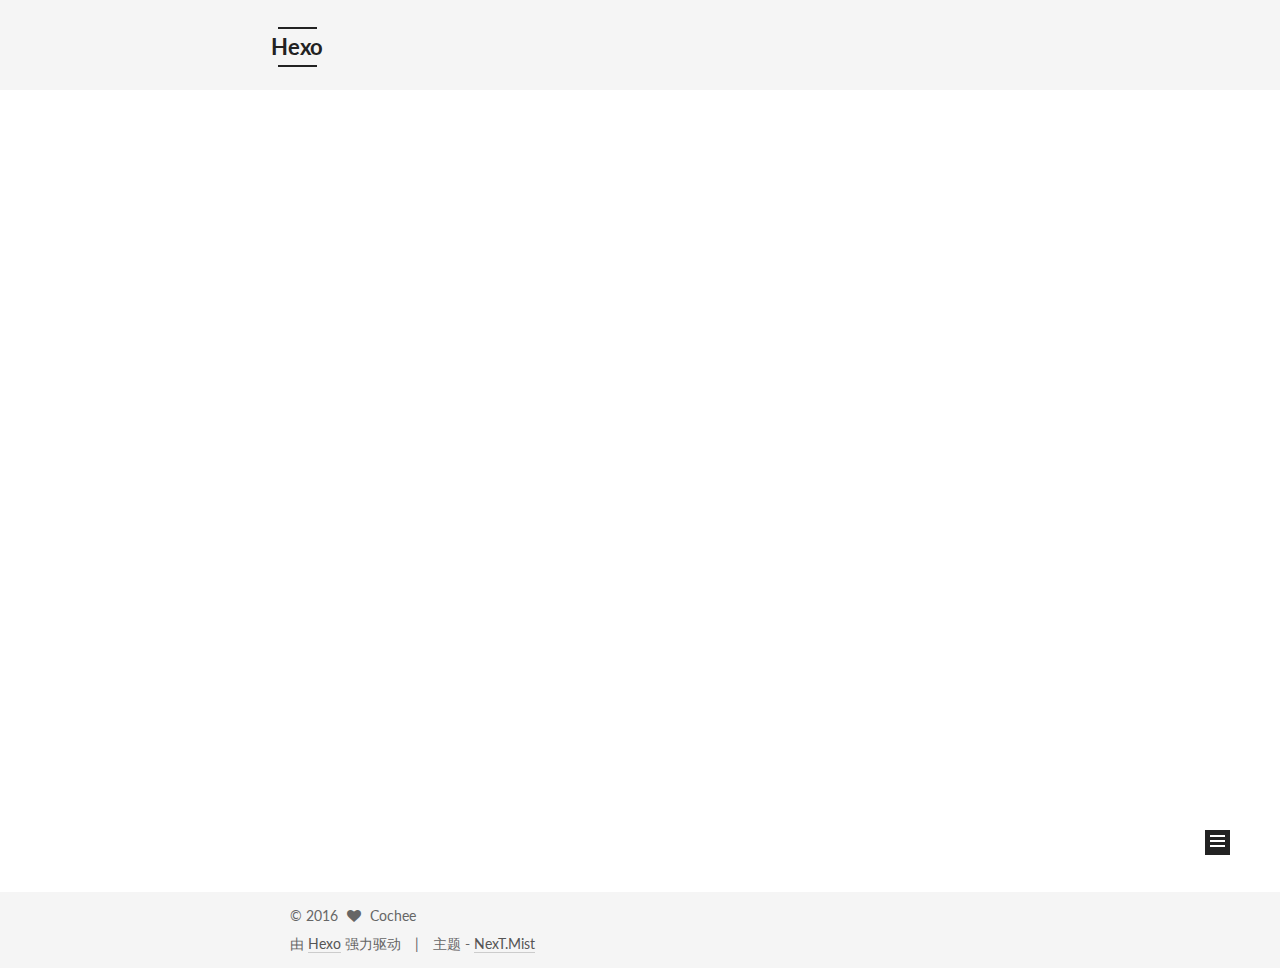
==== commit 5f77a33d: "Site updated: 2016-04-13 22:49:04" ====
--- a/index.html
+++ b/index.html
@@ -1,11 +1,86 @@
-<!DOCTYPE html>
-<html lang=zh>
+<!doctype html>
+
+
+
+  
+
+
+<html class="theme-next mist use-motion">
 <head>
-    <meta charset="utf-8">
-    
-    <title>Hexo</title>
-    <meta name="viewport" content="width=device-width, initial-scale=1, maximum-scale=1" />
-    <meta name="description">
+  <meta charset="UTF-8"/>
+<meta http-equiv="X-UA-Compatible" content="IE=edge,chrome=1" />
+<meta name="viewport" content="width=device-width, initial-scale=1, maximum-scale=1"/>
+
+
+
+<meta http-equiv="Cache-Control" content="no-transform" />
+<meta http-equiv="Cache-Control" content="no-siteapp" />
+
+
+
+
+
+
+
+
+
+
+
+
+  <link href="/vendors/fancybox/source/jquery.fancybox.css?v=2.1.5" rel="stylesheet" type="text/css"/>
+
+
+
+
+  
+  
+  
+  
+
+  
+    
+    
+  
+
+  
+
+  
+
+  
+
+  
+
+  
+    
+    
+    <link href="//fonts.googleapis.com/css?family=Lato:300,300italic,400,400italic,700,700italic&subset=latin,latin-ext" rel="stylesheet" type="text/css">
+  
+
+
+
+
+<link href="/vendors/font-awesome/css/font-awesome.min.css?v=4.4.0" rel="stylesheet" type="text/css" />
+
+<link href="/css/main.css?v=5.0.1" rel="stylesheet" type="text/css" />
+
+
+  <meta name="keywords" content="Hexo, NexT" />
+
+
+
+
+
+
+
+
+  <link rel="shortcut icon" type="image/x-icon" href="/cochee.png?v=5.0.1" />
+
+
+
+
+
+
+<meta name="description">
 <meta property="og:type" content="website">
 <meta property="og:title" content="Hexo">
 <meta property="og:url" content="http://yoursite.com/index.html">
@@ -14,539 +89,513 @@
 <meta name="twitter:card" content="summary">
 <meta name="twitter:title" content="Hexo">
 <meta name="twitter:description">
-    
-
-    
-
-    
-
-    <link rel="stylesheet" href="/vendor/font-awesome/css/font-awesome.min.css">
-    <link rel="stylesheet" href="/vendor/open-sans/styles.css">
-    <link rel="stylesheet" href="/vendor/source-code-pro/styles.css">
-
-    <link rel="stylesheet" href="/css/style.css">
-
-    <script src="/vendor/jquery/2.1.3/jquery.min.js"></script>
-    
-    
-        <link rel="stylesheet" href="/vendor/fancybox/jquery.fancybox.css">
-    
-    
-    
-    
-
+
+
+
+<script type="text/javascript" id="hexo.configuration">
+  var NexT = window.NexT || {};
+  var CONFIG = {
+    scheme: 'Mist',
+    sidebar: {"position":"left","display":"always"},
+    fancybox: true,
+    motion: true,
+    duoshuo: {
+      userId: 0,
+      author: '博主'
+    }
+  };
+</script>
+
+  <title> Hexo </title>
 </head>
-<body>
-    <div id="container">
-        <header id="header">
-    <div id="header-main" class="header-inner">
-        <div class="outer">
-            <a href="/" id="logo">
-                <i class="logo"></i>
-                <span class="site-title">Hexo</span>
+
+<body itemscope itemtype="http://schema.org/WebPage" lang="zh-Hans">
+
+  
+
+
+
+
+
+
+
+
+
+
+  
+  
+    
+  
+
+  <div class="container one-collumn sidebar-position-left 
+   page-home 
+ ">
+    <div class="headband"></div>
+
+    <header id="header" class="header" itemscope itemtype="http://schema.org/WPHeader">
+      <div class="header-inner"><div class="site-meta ">
+  
+
+  <div class="custom-logo-site-title">
+    <a href="/"  class="brand" rel="start">
+      <span class="logo-line-before"><i></i></span>
+      <span class="site-title">Hexo</span>
+      <span class="logo-line-after"><i></i></span>
+    </a>
+  </div>
+  <p class="site-subtitle"></p>
+</div>
+
+<div class="site-nav-toggle">
+  <button>
+    <span class="btn-bar"></span>
+    <span class="btn-bar"></span>
+    <span class="btn-bar"></span>
+  </button>
+</div>
+
+<nav class="site-nav">
+  
+
+  
+    <ul id="menu" class="menu">
+      
+        
+        <li class="menu-item menu-item-home">
+          <a href="/" rel="section">
+            
+              <i class="menu-item-icon fa fa-home fa-fw"></i> <br />
+            
+            首页
+          </a>
+        </li>
+      
+        
+        <li class="menu-item menu-item-archives">
+          <a href="/archives" rel="section">
+            
+              <i class="menu-item-icon fa fa-archive fa-fw"></i> <br />
+            
+            归档
+          </a>
+        </li>
+      
+        
+        <li class="menu-item menu-item-tags">
+          <a href="/tags" rel="section">
+            
+              <i class="menu-item-icon fa fa-tags fa-fw"></i> <br />
+            
+            标签
+          </a>
+        </li>
+      
+
+      
+    </ul>
+  
+
+  
+</nav>
+
+ </div>
+    </header>
+
+    <main id="main" class="main">
+      <div class="main-inner">
+        <div class="content-wrap">
+          <div id="content" class="content">
+            
+  <section id="posts" class="posts-expand">
+    
+      
+
+  
+  
+
+  
+  
+  
+
+  <article class="post post-type-normal " itemscope itemtype="http://schema.org/Article">
+
+    
+      <header class="post-header">
+
+        
+        
+          <h1 class="post-title" itemprop="name headline">
+            
+            
+              
+                
+                <a class="post-title-link" href="/2016/04/11/Java动态代理/" itemprop="url">
+                  Java动态代理
+                </a>
+              
+            
+          </h1>
+        
+
+        <div class="post-meta">
+          <span class="post-time">
+            <span class="post-meta-item-icon">
+              <i class="fa fa-calendar-o"></i>
+            </span>
+            <span class="post-meta-item-text">发表于</span>
+            <time itemprop="dateCreated" datetime="2016-04-11T23:36:46+08:00" content="2016-04-11">
+              2016-04-11
+            </time>
+          </span>
+
+          
+
+          
+            
+          
+
+          
+
+          
+          
+
+          
+        </div>
+      </header>
+    
+
+
+    <div class="post-body" itemprop="articleBody">
+
+      
+      
+
+      
+        
+          <h1 id="Java-动态代理"><a href="#Java-动态代理" class="headerlink" title="Java 动态代理"></a>Java 动态代理</h1><p>代理类在程序运行前不存在、运行时由程序动态生成的代理方式称为动态代理。<br>Java 提供了动态代理的实现方式，可以在运行时刻动态生成代理类。这种代理方式的一大好处是可以方便对代理类的函数做统一或特殊处理，如记录所有函数执行时间、所有函数执行前添加验证判断、对某个特殊函数进行特殊操作，而不用像静态代理方式那样需要修改每个函数。<br>
+          <div class="post-more-link text-center">
+            <a class="btn" href="/2016/04/11/Java动态代理/#more" rel="contents">
+              阅读全文 &raquo;
             </a>
-            <nav id="main-nav">
+          </div>
+        
+      
+    </div>
+    
+    <div>
+      
+    </div>
+
+    <div>
+      
+    </div>
+
+    <footer class="post-footer">
+      
+
+      
+
+      
+      
+        <div class="post-eof"></div>
+      
+    </footer>
+  </article>
+
+
+    
+      
+
+  
+  
+
+  
+  
+  
+
+  <article class="post post-type-normal " itemscope itemtype="http://schema.org/Article">
+
+    
+      <header class="post-header">
+
+        
+        
+          <h1 class="post-title" itemprop="name headline">
+            
+            
+              
                 
-                    <a class="main-nav-link" href="/.">Home</a>
-                
-                    <a class="main-nav-link" href="/archives">Archives</a>
-                
-                    <a class="main-nav-link" href="/categories">Categories</a>
-                
-                    <a class="main-nav-link" href="/tags">Tags</a>
-                
-                    <a class="main-nav-link" href="/about">About</a>
-                
-            </nav>
-            
-                
-                <nav id="sub-nav">
-                    <div class="profile" id="profile-nav">
-                        <a id="profile-anchor" href="javascript:;">
-                            <img class="avatar" src="/css/images/avatar.png" />
-                            <i class="fa fa-caret-down"></i>
-                        </a>
-                    </div>
-                </nav>
-            
-            <div id="search-form-wrap">
-
-    <form class="search-form">
-        <input type="text" class="ins-search-input search-form-input" placeholder="搜索" />
-        <button type="submit" class="search-form-submit"></button>
-    </form>
-    <div class="ins-search">
-    <div class="ins-search-mask"></div>
-    <div class="ins-search-container">
-        <div class="ins-input-wrapper">
-            <input type="text" class="ins-search-input" placeholder="想要查找什么..." />
-            <span class="ins-close ins-selectable"><i class="fa fa-times-circle"></i></span>
+                <a class="post-title-link" href="/2016/04/11/c语言学习笔记/" itemprop="url">
+                  c语言学习笔记
+                </a>
+              
+            
+          </h1>
+        
+
+        <div class="post-meta">
+          <span class="post-time">
+            <span class="post-meta-item-icon">
+              <i class="fa fa-calendar-o"></i>
+            </span>
+            <span class="post-meta-item-text">发表于</span>
+            <time itemprop="dateCreated" datetime="2016-04-11T12:18:17+08:00" content="2016-04-11">
+              2016-04-11
+            </time>
+          </span>
+
+          
+
+          
+            
+          
+
+          
+
+          
+          
+
+          
         </div>
-        <div class="ins-section-wrapper">
-            <div class="ins-section-container"></div>
+      </header>
+    
+
+
+    <div class="post-body" itemprop="articleBody">
+
+      
+      
+
+      
+        
+          <h1 id="memset"><a href="#memset" class="headerlink" title="memset()"></a>memset()</h1><p>memset() 函数用来将指定内存的前n个字节设置为特定的值，其原型为：<br>
+          <div class="post-more-link text-center">
+            <a class="btn" href="/2016/04/11/c语言学习笔记/#more" rel="contents">
+              阅读全文 &raquo;
+            </a>
+          </div>
+        
+      
+    </div>
+    
+    <div>
+      
+    </div>
+
+    <div>
+      
+    </div>
+
+    <footer class="post-footer">
+      
+
+      
+
+      
+      
+        <div class="post-eof"></div>
+      
+    </footer>
+  </article>
+
+
+    
+  </section>
+
+  
+
+
+          </div>
+          
+
+
+          
+
         </div>
-    </div>
+        
+          
+  
+  <div class="sidebar-toggle">
+    <div class="sidebar-toggle-line-wrap">
+      <span class="sidebar-toggle-line sidebar-toggle-line-first"></span>
+      <span class="sidebar-toggle-line sidebar-toggle-line-middle"></span>
+      <span class="sidebar-toggle-line sidebar-toggle-line-last"></span>
+    </div>
+  </div>
+
+  <aside id="sidebar" class="sidebar">
+    <div class="sidebar-inner">
+
+      
+
+      
+
+      <section class="site-overview sidebar-panel  sidebar-panel-active ">
+        <div class="site-author motion-element" itemprop="author" itemscope itemtype="http://schema.org/Person">
+          <img class="site-author-image" itemprop="image"
+               src="/images/avatar.png"
+               alt="Cochee" />
+          <p class="site-author-name" itemprop="name">Cochee</p>
+          <p class="site-description motion-element" itemprop="description"></p>
+        </div>
+        <nav class="site-state motion-element">
+          <div class="site-state-item site-state-posts">
+            <a href="/archives">
+              <span class="site-state-item-count">2</span>
+              <span class="site-state-item-name">日志</span>
+            </a>
+          </div>
+
+          
+
+          
+
+        </nav>
+
+        
+
+        <div class="links-of-author motion-element">
+          
+            
+              <span class="links-of-author-item">
+                <a href="https://github.com/cochee" target="_blank" title="github">
+                  
+                    <i class="fa fa-globe"></i>
+                  
+                  github
+                </a>
+              </span>
+            
+          
+        </div>
+
+        
+        
+
+        
+        
+
+      </section>
+
+      
+
+    </div>
+  </aside>
+
+
+        
+      </div>
+    </main>
+
+    <footer id="footer" class="footer">
+      <div class="footer-inner">
+        <div class="copyright" >
+  
+  &copy; 
+  <span itemprop="copyrightYear">2016</span>
+  <span class="with-love">
+    <i class="fa fa-heart"></i>
+  </span>
+  <span class="author" itemprop="copyrightHolder">Cochee</span>
 </div>
-<script>
-(function (window) {
-    var INSIGHT_CONFIG = {
-        TRANSLATION: {
-            POSTS: '文章',
-            PAGES: '页面',
-            CATEGORIES: '分类',
-            TAGS: '标签',
-            UNTITLED: '(未命名)',
-        },
-        ROOT_URL: '/',
-        CONTENT_URL: '/content.json',
-    };
-    window.INSIGHT_CONFIG = INSIGHT_CONFIG;
-})(window);
+
+<div class="powered-by">
+  由 <a class="theme-link" href="http://hexo.io">Hexo</a> 强力驱动
+</div>
+
+<div class="theme-info">
+  主题 -
+  <a class="theme-link" href="https://github.com/iissnan/hexo-theme-next">
+    NexT.Mist
+  </a>
+</div>
+
+        
+
+        
+      </div>
+    </footer>
+
+    <div class="back-to-top">
+      <i class="fa fa-arrow-up"></i>
+    </div>
+  </div>
+
+  
+
+<script type="text/javascript">
+  if (Object.prototype.toString.call(window.Promise) !== '[object Function]') {
+    window.Promise = null;
+  }
 </script>
-<script src="/js/insight.js"></script>
-
-</div>
-        </div>
-    </div>
-    <div id="main-nav-mobile" class="header-sub header-inner">
-        <table class="menu outer">
-            <tr>
-                
-                    <td><a class="main-nav-link" href="/.">Home</a></td>
-                
-                    <td><a class="main-nav-link" href="/archives">Archives</a></td>
-                
-                    <td><a class="main-nav-link" href="/categories">Categories</a></td>
-                
-                    <td><a class="main-nav-link" href="/tags">Tags</a></td>
-                
-                    <td><a class="main-nav-link" href="/about">About</a></td>
-                
-                <td>
-                    
-    <div class="search-form">
-        <input type="text" class="ins-search-input search-form-input" placeholder="搜索" />
-    </div>
-
-                </td>
-            </tr>
-        </table>
-    </div>
-</header>
-
-        <div class="outer">
-            
-                
-
-<aside id="profile">
-    <div class="inner profile-inner">
-        <div class="base-info profile-block">
-            <img id="avatar" src="/css/images/avatar.png" />
-            <h2 id="name">Cochee</h2>
-            <h3 id="title">Android Developer</h3>
-            <span id="location"><i class="fa fa-map-marker"></i>ShangHai, China</span>
-            <a id="follow" target="_blank" href="https://github.com/cochee/">关注我</a>
-        </div>
-        <div class="article-info profile-block">
-            <div class="article-info-block">
-                2
-                <span>文章</span>
-            </div>
-            <div class="article-info-block">
-                0
-                <span>标签</span>
-            </div>
-        </div>
-        
-        <div class="profile-block social-links">
-            <table>
-                <tr>
-                    
-                    <td><a href="http://github.com/cochee/" target="_blank" title="github"><i class="fa fa-github"></i></a></td>
-                    
-                    <td><a href="/" target="_blank" title="twitter"><i class="fa fa-twitter"></i></a></td>
-                    
-                    <td><a href="/" target="_blank" title="facebook"><i class="fa fa-facebook"></i></a></td>
-                    
-                    <td><a href="/" target="_blank" title="dribbble"><i class="fa fa-dribbble"></i></a></td>
-                    
-                    <td><a href="/" target="_blank" title="rss"><i class="fa fa-rss"></i></a></td>
-                    
-                </tr>
-            </table>
-        </div>
-        
-    </div>
-</aside>
-
-            
-            <section id="main">
-    <article id="post-Java动态代理" class="article article-type-post" itemscope itemprop="blogPost">
-    <div class="article-inner">
-        
-        
-        
-            <header class="article-header">
-                
-    
-        <h1 itemprop="name">
-            <a class="article-title" href="/2016/04/11/Java动态代理/">Java动态代理</a>
-        </h1>
-    
-
-                <div class="article-meta">
-                    
-    <div class="article-date">
-        <i class="fa fa-calendar"></i>
-        <a href="/2016/04/11/Java动态代理/">
-            <time datetime="2016-04-11T15:36:46.000Z" itemprop="datePublished">2016-04-11</time>
-        </a>
-    </div>
-
-
-                    
-                    
-                </div>
-            </header>
-        
-        <div class="article-entry" itemprop="articleBody">
-        
-            <p><h1 id="Java-动态代理"><a href="#Java-动态代理" class="headerlink" title="Java 动态代理"></a>Java 动态代理</h1><p>代理类在程序运行前不存在、运行时由程序动态生成的代理方式称为动态代理。<br>Java 提供了动态代理的实现方式，可以在运行时刻动态生成代理类。这种代理方式的一大好处是可以方便对代理类的函数做统一或特殊处理，如记录所有函数执行时间、所有函数执行前添加验证判断、对某个特殊函数进行特殊操作，而不用像静态代理方式那样需要修改每个函数。</p>
-<h3 id="动态代理实例"><a href="#动态代理实例" class="headerlink" title="动态代理实例"></a>动态代理实例</h3><p>实现动态代理包括三步：<br>(1). 新建委托类；<br>(2). 实现InvocationHandler接口，这是负责连接代理类和委托类的中间类必须实现的接口；<br>(3). 通过Proxy类新建代理类对象。  </p>
-<p>下面通过实例具体介绍，假如现在我们想统计某个类所有函数的执行时间，传统的方式是在类的每个函数前打点统计，动态代理方式如下：<br></p>
-            <p class="article-more-link">
-                <a href="/2016/04/11/Java动态代理/#more">查看更多</a>
-            </p>
-        
-        </div>
-        <footer class="article-footer">
-            <div class="share-container">
-
-
-
-</div>
-
-    <a data-url="http://yoursite.com/2016/04/11/Java动态代理/" data-id="cimwrf9290000avysdhz4r3h5" class="article-share-link"><i class="fa fa-share"></i>分享到</a>
-<script>
-    (function ($) {
-        // Prevent duplicate binding
-        if (typeof(__SHARE_BUTTON_BINDED__) === 'undefined' || !__SHARE_BUTTON_BINDED__) {
-            __SHARE_BUTTON_BINDED__ = true;
-        } else {
-            return;
-        }
-        $('body').on('click', function() {
-            $('.article-share-box.on').removeClass('on');
-        }).on('click', '.article-share-link', function(e) {
-            e.stopPropagation();
-
-            var $this = $(this),
-                url = $this.attr('data-url'),
-                encodedUrl = encodeURIComponent(url),
-                id = 'article-share-box-' + $this.attr('data-id'),
-                offset = $this.offset(),
-                box;
-
-            if ($('#' + id).length) {
-                box = $('#' + id);
-
-                if (box.hasClass('on')){
-                    box.removeClass('on');
-                    return;
-                }
-            } else {
-                var html = [
-                    '<div id="' + id + '" class="article-share-box">',
-                        '<input class="article-share-input" value="' + url + '">',
-                        '<div class="article-share-links">',
-                            '<a href="https://twitter.com/intent/tweet?url=' + encodedUrl + '" class="fa fa-twitter article-share-twitter" target="_blank" title="Twitter"></a>',
-                            '<a href="https://www.facebook.com/sharer.php?u=' + encodedUrl + '" class="fa fa-facebook article-share-facebook" target="_blank" title="Facebook"></a>',
-                            '<a href="http://pinterest.com/pin/create/button/?url=' + encodedUrl + '" class="fa fa-pinterest article-share-pinterest" target="_blank" title="Pinterest"></a>',
-                            '<a href="https://plus.google.com/share?url=' + encodedUrl + '" class="fa fa-google article-share-google" target="_blank" title="Google+"></a>',
-                        '</div>',
-                    '</div>'
-                ].join('');
-
-              box = $(html);
-
-              $('body').append(box);
-            }
-
-            $('.article-share-box.on').hide();
-
-            box.css({
-                top: offset.top + 25,
-                left: offset.left
-            }).addClass('on');
-
-        }).on('click', '.article-share-box', function (e) {
-            e.stopPropagation();
-        }).on('click', '.article-share-box-input', function () {
-            $(this).select();
-        }).on('click', '.article-share-box-link', function (e) {
-            e.preventDefault();
-            e.stopPropagation();
-
-            window.open(this.href, 'article-share-box-window-' + Date.now(), 'width=500,height=450');
-        });
-    })(jQuery);
-</script>
-
-            
-    
-        <a href="/2016/04/11/Java动态代理/#comments" class="article-comment-link ds-thread-count" data-thread-key="2016/04/11/Java动态代理/">评论</a>
-    
-
-        </footer>
-    </div>
-    
-</article>
-
-
-
-    <article id="post-c语言学习笔记" class="article article-type-post" itemscope itemprop="blogPost">
-    <div class="article-inner">
-        
-        
-        
-            <header class="article-header">
-                
-    
-        <h1 itemprop="name">
-            <a class="article-title" href="/2016/04/11/c语言学习笔记/">c语言学习笔记</a>
-        </h1>
-    
-
-                <div class="article-meta">
-                    
-    <div class="article-date">
-        <i class="fa fa-calendar"></i>
-        <a href="/2016/04/11/c语言学习笔记/">
-            <time datetime="2016-04-11T04:18:17.000Z" itemprop="datePublished">2016-04-11</time>
-        </a>
-    </div>
-
-
-                    
-                    
-                </div>
-            </header>
-        
-        <div class="article-entry" itemprop="articleBody">
-        
-            <p><h1 id="memset"><a href="#memset" class="headerlink" title="memset()"></a>memset()</h1><p>memset() 函数用来将指定内存的前n个字节设置为特定的值，其原型为：<br><figure class="highlight c"><table><tr><td class="gutter"><pre><span class="line">1</span><br></pre></td><td class="code"><pre><span class="line"><span class="function"><span class="keyword">void</span> * <span class="title">memset</span><span class="params">( <span class="keyword">void</span> * ptr, <span class="keyword">int</span> value, size_t num )</span></span>;</span><br></pre></td></tr></table></figure></p>
-<p>参数说明：<br>ptr 为要操作的内存的指针。<br>value 为要设置的值。你既可以向 value 传递 int 类型的值，也可以传递 char 类型的值，int 和 char 可以根据 ASCII 码相互转换。<br>num 为 ptr 的前 num 个字节，size_t 就是unsigned int。</p>
-<p>【函数说明】memset() 会将 ptr 所指的内存区域的前 num 个字节的值都设置为 value，然后返回指向 ptr 的指针。</p>
-<p>memset() 可以将一段内存空间全部设置为特定的值，所以经常用来初始化字符数组。例如：<br><figure class="highlight c"><table><tr><td class="gutter"><pre><span class="line">1</span><br><span class="line">2</span><br></pre></td><td class="code"><pre><span class="line"><span class="keyword">char</span> str[<span class="number">20</span>];  </span><br><span class="line"><span class="built_in">memset</span>(str, <span class="string">'\0'</span>, <span class="keyword">sizeof</span>(str)<span class="number">-1</span>);</span><br></pre></td></tr></table></figure></p>
-<p>【返回值】返回指向 ptr 的指针。</p>
-<p>注意：参数 value 虽声明为 int，但必须是 unsigned char，所以范围在0 到255 之间。<br></p>
-            <p class="article-more-link">
-                <a href="/2016/04/11/c语言学习笔记/#more">查看更多</a>
-            </p>
-        
-        </div>
-        <footer class="article-footer">
-            <div class="share-container">
-
-
-
-</div>
-
-    <a data-url="http://yoursite.com/2016/04/11/c语言学习笔记/" data-id="cimwrf92i0001avysqy02n88n" class="article-share-link"><i class="fa fa-share"></i>分享到</a>
-<script>
-    (function ($) {
-        // Prevent duplicate binding
-        if (typeof(__SHARE_BUTTON_BINDED__) === 'undefined' || !__SHARE_BUTTON_BINDED__) {
-            __SHARE_BUTTON_BINDED__ = true;
-        } else {
-            return;
-        }
-        $('body').on('click', function() {
-            $('.article-share-box.on').removeClass('on');
-        }).on('click', '.article-share-link', function(e) {
-            e.stopPropagation();
-
-            var $this = $(this),
-                url = $this.attr('data-url'),
-                encodedUrl = encodeURIComponent(url),
-                id = 'article-share-box-' + $this.attr('data-id'),
-                offset = $this.offset(),
-                box;
-
-            if ($('#' + id).length) {
-                box = $('#' + id);
-
-                if (box.hasClass('on')){
-                    box.removeClass('on');
-                    return;
-                }
-            } else {
-                var html = [
-                    '<div id="' + id + '" class="article-share-box">',
-                        '<input class="article-share-input" value="' + url + '">',
-                        '<div class="article-share-links">',
-                            '<a href="https://twitter.com/intent/tweet?url=' + encodedUrl + '" class="fa fa-twitter article-share-twitter" target="_blank" title="Twitter"></a>',
-                            '<a href="https://www.facebook.com/sharer.php?u=' + encodedUrl + '" class="fa fa-facebook article-share-facebook" target="_blank" title="Facebook"></a>',
-                            '<a href="http://pinterest.com/pin/create/button/?url=' + encodedUrl + '" class="fa fa-pinterest article-share-pinterest" target="_blank" title="Pinterest"></a>',
-                            '<a href="https://plus.google.com/share?url=' + encodedUrl + '" class="fa fa-google article-share-google" target="_blank" title="Google+"></a>',
-                        '</div>',
-                    '</div>'
-                ].join('');
-
-              box = $(html);
-
-              $('body').append(box);
-            }
-
-            $('.article-share-box.on').hide();
-
-            box.css({
-                top: offset.top + 25,
-                left: offset.left
-            }).addClass('on');
-
-        }).on('click', '.article-share-box', function (e) {
-            e.stopPropagation();
-        }).on('click', '.article-share-box-input', function () {
-            $(this).select();
-        }).on('click', '.article-share-box-link', function (e) {
-            e.preventDefault();
-            e.stopPropagation();
-
-            window.open(this.href, 'article-share-box-window-' + Date.now(), 'width=500,height=450');
-        });
-    })(jQuery);
-</script>
-
-            
-    
-        <a href="/2016/04/11/c语言学习笔记/#comments" class="article-comment-link ds-thread-count" data-thread-key="2016/04/11/c语言学习笔记/">评论</a>
-    
-
-        </footer>
-    </div>
-    
-</article>
-
-
-</section>
-            
-                <aside id="sidebar">
-    
-        
-    <div class="widget-wrap">
-        <h3 class="widget-title">最新文章</h3>
-        <div class="widget">
-            <ul id="recent-post" class="">
-                
-                    <li>
-                        
-                        <div class="item-thumbnail">
-                            <a href="/2016/04/11/Java动态代理/" class="thumbnail">
-    
-    
-        <span class="thumbnail-image thumbnail-none"></span>
-    
-</a>
-                        </div>
-                        
-                        <div class="item-inner">
-                            <p class="item-category"></p>
-                            <p class="item-title"><a href="/2016/04/11/Java动态代理/" class="title">Java动态代理</a></p>
-                            <p class="item-date"><time datetime="2016-04-11T15:36:46.000Z" itemprop="datePublished">2016-04-11</time></p>
-                        </div>
-                    </li>
-                
-                    <li>
-                        
-                        <div class="item-thumbnail">
-                            <a href="/2016/04/11/c语言学习笔记/" class="thumbnail">
-    
-    
-        <span class="thumbnail-image thumbnail-none"></span>
-    
-</a>
-                        </div>
-                        
-                        <div class="item-inner">
-                            <p class="item-category"></p>
-                            <p class="item-title"><a href="/2016/04/11/c语言学习笔记/" class="title">c语言学习笔记</a></p>
-                            <p class="item-date"><time datetime="2016-04-11T04:18:17.000Z" itemprop="datePublished">2016-04-11</time></p>
-                        </div>
-                    </li>
-                
-            </ul>
-        </div>
-    </div>
-
-    
-        
-    
-        
-    <div class="widget-wrap">
-        <h3 class="widget-title">归档</h3>
-        <div class="widget">
-            <ul class="archive-list"><li class="archive-list-item"><a class="archive-list-link" href="/archives/2016/04/">四月 2016</a><span class="archive-list-count">2</span></li></ul>
-        </div>
-    </div>
-
-    
-        
-    
-        
-    
-        
-    <div class="widget-wrap widget-list">
-        <h3 class="widget-title">链接</h3>
-        <div class="widget">
-            <ul>
-                
-                    <li>
-                        <a href="http://hexo.io">Hexo</a>
-                    </li>
-                
-            </ul>
-        </div>
-    </div>
-
-
-    
-    <div id="toTop" class="fa fa-chevron-up"></div>
-</aside>
-            
-        </div>
-        <footer id="footer">
-    <div class="outer">
-        <div id="footer-info" class="inner">
-            &copy; 2016 Cochee<br>
-            Powered by <a href="http://hexo.io/" target="_blank">Hexo</a>. Theme by <a href="https://github.com/cochee/hexo-theme-icarus">Icarus</a>
-        </div>
-    </div>
-</footer>
-        
-    
-    <script type="text/javascript">
-    var duoshuoQuery = {short_name:'cochee'};
-    (function() {
-    var ds = document.createElement('script');
-    ds.type = 'text/javascript';ds.async = true;
-    ds.src = (document.location.protocol == 'https:' ? 'https:' : 'http:') + '//static.duoshuo.com/embed.js';
-    ds.charset = 'UTF-8';
-    (document.getElementsByTagName('head')[0]
-    || document.getElementsByTagName('body')[0]).appendChild(ds);
-    })();
-    </script>
-
-
-
-    
-        <script src="/vendor/fancybox/jquery.fancybox.pack.js"></script>
-    
-
-
-<!-- Custom Scripts -->
-<script src="/js/main.js"></script>
-
-    </div>
+
+
+
+
+
+
+
+
+
+  
+
+
+
+  
+  <script type="text/javascript" src="/vendors/jquery/index.js?v=2.1.3"></script>
+
+  
+  <script type="text/javascript" src="/vendors/fastclick/lib/fastclick.min.js?v=1.0.6"></script>
+
+  
+  <script type="text/javascript" src="/vendors/jquery_lazyload/jquery.lazyload.js?v=1.9.7"></script>
+
+  
+  <script type="text/javascript" src="/vendors/velocity/velocity.min.js?v=1.2.1"></script>
+
+  
+  <script type="text/javascript" src="/vendors/velocity/velocity.ui.min.js?v=1.2.1"></script>
+
+  
+  <script type="text/javascript" src="/vendors/fancybox/source/jquery.fancybox.pack.js?v=2.1.5"></script>
+
+
+  
+
+
+  <script type="text/javascript" src="/js/src/utils.js?v=5.0.1"></script>
+
+  <script type="text/javascript" src="/js/src/motion.js?v=5.0.1"></script>
+
+
+
+  
+  
+
+  
+
+  
+
+
+  <script type="text/javascript" src="/js/src/bootstrap.js?v=5.0.1"></script>
+
+
+
+  
+
+
+
+  
+
+
+
+  
+  
+  
+
+  
+
+  
+
 </body>
-</html>+</html>
--- a/css/main.css
+++ b/css/main.css
@@ -0,0 +1,2410 @@
+/* normalize.css v3.0.2 | MIT License | git.io/normalize */
+html {
+  font-family: sans-serif; /* 1 */
+  -ms-text-size-adjust: 100%; /* 2 */
+  -webkit-text-size-adjust: 100%; /* 2 */
+}
+body {
+  margin: 0;
+}
+article,
+aside,
+details,
+figcaption,
+figure,
+footer,
+header,
+hgroup,
+main,
+menu,
+nav,
+section,
+summary {
+  display: block;
+}
+audio,
+canvas,
+progress,
+video {
+  display: inline-block; /* 1 */
+  vertical-align: baseline; /* 2 */
+}
+audio:not([controls]) {
+  display: none;
+  height: 0;
+}
+[hidden],
+template {
+  display: none;
+}
+a {
+  background-color: transparent;
+}
+a:active,
+a:hover {
+  outline: 0;
+}
+abbr[title] {
+  border-bottom: 1px dotted;
+}
+b,
+strong {
+  font-weight: bold;
+}
+dfn {
+  font-style: italic;
+}
+h1 {
+  font-size: 2em;
+  margin: 0.67em 0;
+}
+mark {
+  background: #ff0;
+  color: #000;
+}
+small {
+  font-size: 80%;
+}
+sub,
+sup {
+  font-size: 75%;
+  line-height: 0;
+  position: relative;
+  vertical-align: baseline;
+}
+sup {
+  top: -0.5em;
+}
+sub {
+  bottom: -0.25em;
+}
+img {
+  border: 0;
+}
+svg:not(:root) {
+  overflow: hidden;
+}
+figure {
+  margin: 1em 40px;
+}
+hr {
+  -moz-box-sizing: content-box;
+  box-sizing: content-box;
+  height: 0;
+}
+pre {
+  overflow: auto;
+}
+code,
+kbd,
+pre,
+samp {
+  font-family: monospace, monospace;
+  font-size: 1em;
+}
+button,
+input,
+optgroup,
+select,
+textarea {
+  color: inherit; /* 1 */
+  font: inherit; /* 2 */
+  margin: 0; /* 3 */
+}
+button {
+  overflow: visible;
+}
+button,
+select {
+  text-transform: none;
+}
+button,
+html input[type="button"],
+input[type="reset"],
+input[type="submit"] {
+  -webkit-appearance: button; /* 2 */
+  cursor: pointer; /* 3 */
+}
+button[disabled],
+html input[disabled] {
+  cursor: default;
+}
+button::-moz-focus-inner,
+input::-moz-focus-inner {
+  border: 0;
+  padding: 0;
+}
+input {
+  line-height: normal;
+}
+input[type="checkbox"],
+input[type="radio"] {
+  box-sizing: border-box; /* 1 */
+  padding: 0; /* 2 */
+}
+input[type="number"]::-webkit-inner-spin-button,
+input[type="number"]::-webkit-outer-spin-button {
+  height: auto;
+}
+input[type="search"] {
+  -webkit-appearance: textfield; /* 1 */
+  -moz-box-sizing: content-box;
+  -webkit-box-sizing: content-box; /* 2 */
+  box-sizing: content-box;
+}
+input[type="search"]::-webkit-search-cancel-button,
+input[type="search"]::-webkit-search-decoration {
+  -webkit-appearance: none;
+}
+fieldset {
+  border: 1px solid #c0c0c0;
+  margin: 0 2px;
+  padding: 0.35em 0.625em 0.75em;
+}
+legend {
+  border: 0; /* 1 */
+  padding: 0; /* 2 */
+}
+textarea {
+  overflow: auto;
+}
+optgroup {
+  font-weight: bold;
+}
+table {
+  border-collapse: collapse;
+  border-spacing: 0;
+}
+td,
+th {
+  padding: 0;
+}
+::selection {
+  background: #262a30;
+  color: #fff;
+}
+body {
+  position: relative;
+  font-family: 'Lato', "PingFang SC", "Microsoft YaHei", sans-serif;
+  font-size: 14px;
+  line-height: 2;
+  color: #555;
+  background: #fff;
+}
+@media (max-width: 767px) {
+  body {
+    padding-right: 0 !important;
+  }
+}
+@media (min-width: 768px) and (max-width: 991px) {
+  body {
+    padding-right: 0 !important;
+  }
+}
+@media (min-width: 1600px) {
+  body {
+    font-size: 16px;
+  }
+}
+h1,
+h2,
+h3,
+h4,
+h5,
+h6 {
+  margin: 0;
+  padding: 0;
+  font-weight: bold;
+  line-height: 1.5;
+  font-family: 'Lato', "PingFang SC", "Microsoft YaHei", sans-serif;
+}
+h2,
+h3,
+h4,
+h5,
+h6 {
+  margin: 20px 0 15px;
+}
+h1 {
+  font-size: 24px;
+}
+@media (max-width: 767px) {
+  h1 {
+    font-size: 20px;
+  }
+}
+h2 {
+  font-size: 22px;
+}
+@media (max-width: 767px) {
+  h2 {
+    font-size: 18px;
+  }
+}
+h3 {
+  font-size: 20px;
+}
+@media (max-width: 767px) {
+  h3 {
+    font-size: 16px;
+  }
+}
+h4 {
+  font-size: 18px;
+}
+@media (max-width: 767px) {
+  h4 {
+    font-size: 14px;
+  }
+}
+h5 {
+  font-size: 16px;
+}
+@media (max-width: 767px) {
+  h5 {
+    font-size: 12px;
+  }
+}
+h6 {
+  font-size: 14px;
+}
+@media (max-width: 767px) {
+  h6 {
+    font-size: 10px;
+  }
+}
+p {
+  margin: 0 0 25px 0;
+}
+a {
+  color: #555;
+  text-decoration: none;
+  border-bottom: 1px solid #999;
+  word-wrap: break-word;
+}
+a:hover {
+  color: #222;
+  border-bottom-color: #222;
+}
+ul {
+  list-style: none;
+}
+blockquote {
+  margin: 0;
+  padding: 0;
+}
+img {
+  display: block;
+  margin: auto;
+  max-width: 100%;
+  height: auto;
+}
+hr {
+  margin: 40px 0;
+  height: 3px;
+  border: none;
+  background-color: #ddd;
+  background-image: repeating-linear-gradient(-45deg, #fff, #fff 4px, transparent 4px, transparent 8px);
+}
+blockquote {
+  padding: 0 15px;
+  color: #666;
+  border-left: 4px solid #ddd;
+}
+blockquote cite::before {
+  content: "-";
+  padding: 0 5px;
+}
+dt {
+  font-weight: 700;
+}
+dd {
+  margin: 0;
+  padding: 0;
+}
+.text-left {
+  text-align: left;
+}
+.text-center {
+  text-align: center;
+}
+.text-right {
+  text-align: right;
+}
+.text-justify {
+  text-align: justify;
+}
+.text-nowrap {
+  white-space: nowrap;
+}
+.text-lowercase {
+  text-transform: lowercase;
+}
+.text-uppercase {
+  text-transform: uppercase;
+}
+.text-capitalize {
+  text-transform: capitalize;
+}
+.center-block {
+  display: block;
+  margin-left: auto;
+  margin-right: auto;
+}
+.clearfix:before,
+.clearfix:after {
+  content: " ";
+  display: table;
+}
+.clearfix:after {
+  clear: both;
+}
+.pullquote {
+  width: 45%;
+}
+.pullquote.left {
+  float: left;
+  margin-left: 5px;
+  margin-right: 10px;
+}
+.pullquote.right {
+  float: right;
+  margin-left: 10px;
+  margin-right: 5px;
+}
+.highlight table,
+.gist table {
+  width: auto;
+}
+.highlight table td,
+.gist table td {
+  border: none;
+}
+.highlight a,
+.gist a {
+  color: #222 !important;
+  text-decoration: none !important;
+}
+.affix.affix.affix {
+  position: fixed;
+}
+.translation {
+  margin-top: -20px;
+  font-size: 14px;
+  color: #999;
+}
+.scrollbar-measure {
+  width: 100px;
+  height: 100px;
+  overflow: scroll;
+  position: absolute;
+  top: -9999px;
+}
+.use-motion .motion-element {
+  opacity: 0;
+}
+#local-search-input {
+  padding: 3px;
+  border: none;
+  text-indent: 14px;
+  border-radius: 0;
+  width: 140px;
+  outline: none;
+  border-bottom: 1px solid #999;
+  background: inherit;
+  opacity: 0.5;
+}
+#local-search-input:focus {
+  opacity: 1;
+}
+.search-icon {
+  position: absolute;
+  top: 9px;
+}
+table {
+  margin: 20px 0;
+  width: 100%;
+  border-collapse: collapse;
+  border-spacing: 0;
+  border: 1px solid #ddd;
+  font-size: 14px;
+  table-layout: fixed;
+  word-wrap: break-word;
+}
+table>tbody>tr:nth-of-type(odd) {
+  background-color: #f9f9f9;
+}
+table>tbody>tr:hover {
+  background-color: #f5f5f5;
+}
+caption,
+th,
+td {
+  padding: 8px;
+  text-align: left;
+  vertical-align: middle;
+  font-weight: normal;
+}
+th,
+td {
+  border-bottom: 3px solid #ddd;
+  border-right: 1px solid #eee;
+}
+th {
+  padding-bottom: 10px;
+  font-weight: 700;
+}
+td {
+  border-bottom-width: 1px;
+}
+html,
+body {
+  height: 100%;
+}
+.container {
+  position: relative;
+  min-height: 100%;
+}
+.header-inner {
+  margin: 0 auto;
+  padding: 100px 0 70px;
+  width: 700px;
+}
+@media (min-width: 1600px) {
+  .container .header-inner {
+    width: 900px;
+  }
+}
+.main {
+  padding-bottom: 150px;
+}
+.main-inner {
+  margin: 0 auto;
+  width: 700px;
+}
+@media (min-width: 1600px) {
+  .container .main-inner {
+    width: 900px;
+  }
+}
+.footer {
+  position: absolute;
+  left: 0;
+  bottom: 0;
+  width: 100%;
+  min-height: 50px;
+}
+.footer-inner {
+  box-sizing: border-box;
+  margin: 20px auto;
+  width: 700px;
+}
+@media (min-width: 1600px) {
+  .container .footer-inner {
+    width: 900px;
+  }
+}
+pre,
+.highlight {
+  overflow: auto;
+  margin: 20px 0;
+  padding: 15px;
+  font-size: 13px;
+  color: #4d4d4c;
+  background: #f7f7f7;
+  line-height: 1.6;
+}
+pre,
+code {
+  font-family: consolas, Menlo, "PingFang SC", "Microsoft YaHei", monospace;
+}
+code {
+  padding: 2px 4px;
+  word-break: break-all;
+  color: #555;
+  background: #eee;
+  border-radius: 4px;
+  font-size: 13px;
+}
+pre code {
+  padding: 0;
+  color: #4d4d4c;
+  background: none;
+  text-shadow: none;
+}
+.highlight pre {
+  border: none;
+  margin: 0;
+  padding: 1px;
+}
+.highlight table {
+  margin: 0;
+  width: auto;
+  border: none;
+}
+.highlight td {
+  border: none;
+  padding: 0;
+}
+.highlight figcaption {
+  font-size: 0.85em;
+  color: #8e908c;
+  line-height: 1em;
+  margin-bottom: 1em;
+}
+.highlight figcaption:before,
+.highlight figcaption:after {
+  content: " ";
+  display: table;
+}
+.highlight figcaption:after {
+  clear: both;
+}
+.highlight figcaption a {
+  float: right;
+}
+.highlight .gutter pre {
+  color: #666;
+  text-align: right;
+  padding-right: 20px;
+}
+.highlight .line {
+  height: 20px;
+}
+pre .comment {
+  color: #8e908c;
+}
+pre .variable,
+pre .attribute,
+pre .tag,
+pre .regexp,
+pre .ruby .constant,
+pre .xml .tag .title,
+pre .xml .pi,
+pre .xml .doctype,
+pre .html .doctype,
+pre .css .id,
+pre .css .class,
+pre .css .pseudo {
+  color: #c82829;
+}
+pre .number,
+pre .preprocessor,
+pre .built_in,
+pre .literal,
+pre .params,
+pre .constant,
+pre .command {
+  color: #f5871f;
+}
+pre .ruby .class .title,
+pre .css .rules .attribute,
+pre .string,
+pre .value,
+pre .inheritance,
+pre .header,
+pre .ruby .symbol,
+pre .xml .cdata,
+pre .special,
+pre .number,
+pre .formula {
+  color: #718c00;
+}
+pre .title,
+pre .css .hexcolor {
+  color: #3e999f;
+}
+pre .function,
+pre .python .decorator,
+pre .python .title,
+pre .ruby .function .title,
+pre .ruby .title .keyword,
+pre .perl .sub,
+pre .javascript .title,
+pre .coffeescript .title {
+  color: #4271ae;
+}
+pre .keyword,
+pre .javascript .function {
+  color: #8959a8;
+}
+.full-image.full-image.full-image {
+  border: none;
+  max-width: 100%;
+  width: auto;
+  margin: 20px auto;
+}
+@media (min-width: 992px) {
+  .full-image.full-image.full-image {
+    max-width: none;
+    width: 126%;
+    margin: 0 -13%;
+  }
+}
+.blockquote-center,
+.page-home .post-type-quote blockquote,
+.page-post-detail .post-type-quote blockquote {
+  position: relative;
+  margin: 40px 0;
+  padding: 0;
+  border-left: none;
+  text-align: center;
+}
+.blockquote-center::before,
+.page-home .post-type-quote blockquote::before,
+.page-post-detail .post-type-quote blockquote::before,
+.blockquote-center::after,
+.page-home .post-type-quote blockquote::after,
+.page-post-detail .post-type-quote blockquote::after {
+  position: absolute;
+  content: ' ';
+  display: block;
+  width: 100%;
+  height: 24px;
+  opacity: 0.2;
+  background-repeat: no-repeat;
+  background-position: 0 -6px;
+  background-size: 22px 22px;
+}
+.blockquote-center::before,
+.page-home .post-type-quote blockquote::before,
+.page-post-detail .post-type-quote blockquote::before {
+  top: -20px;
+  background-image: url("../images/quote-l.svg");
+  border-top: 1px solid #ccc;
+}
+.blockquote-center::after,
+.page-home .post-type-quote blockquote::after,
+.page-post-detail .post-type-quote blockquote::after {
+  bottom: -20px;
+  background-image: url("../images/quote-r.svg");
+  border-bottom: 1px solid #ccc;
+  background-position: 100% 8px;
+}
+.blockquote-center p,
+.page-home .post-type-quote blockquote p,
+.page-post-detail .post-type-quote blockquote p,
+.blockquote-center div,
+.page-home .post-type-quote blockquote div,
+.page-post-detail .post-type-quote blockquote div {
+  text-align: center;
+}
+.post .post-body .group-picture img {
+  box-sizing: border-box;
+  padding: 0 3px;
+  border: none;
+}
+.post .group-picture-row {
+  overflow: hidden;
+  margin-top: 6px;
+}
+.post .group-picture-row:first-child {
+  margin-top: 0;
+}
+.post .group-picture-column {
+  float: left;
+}
+.page-post-detail .post-body .group-picture-column {
+  float: none;
+  margin-top: 10px;
+  width: auto !important;
+}
+.page-post-detail .post-body .group-picture-column img {
+  margin: 0 auto;
+}
+.page-archive .group-picture-container {
+  overflow: hidden;
+}
+.page-archive .group-picture-row {
+  float: left;
+}
+.page-archive .group-picture-row:first-child {
+  margin-top: 6px;
+}
+.page-archive .group-picture-column {
+  max-width: 150px;
+  max-height: 150px;
+}
+.btn {
+  display: inline-block;
+  padding: 0 20px;
+  font-size: 14px;
+  color: #fff;
+  background: #222;
+  border: 2px solid #222;
+  text-decoration: none;
+  border-radius: 0;
+  transition-property: background-color;
+  transition-duration: 0.2s;
+  transition-timing-function: ease-in-out;
+  transition-delay: 0s;
+}
+.btn:hover,
+.post-more-link .btn:hover {
+  border-color: #222;
+  color: #222;
+  background: #fff;
+}
+.btn-bar {
+  display: block;
+  width: 22px;
+  height: 2px;
+  background: #555;
+  border-radius: 1px;
+}
+.btn-bar+.btn-bar {
+  margin-top: 4px;
+}
+.pagination {
+  margin: 120px 0 40px;
+  text-align: center;
+  border-top: 1px solid #eee;
+}
+.page-number-basic,
+.pagination .prev,
+.pagination .next,
+.pagination .page-number,
+.pagination .space {
+  display: inline-block;
+  position: relative;
+  top: -1px;
+  margin: 0 10px;
+  padding: 0 10px;
+  line-height: 30px;
+}
+@media (max-width: 767px) {
+  .page-number-basic,
+  .pagination .prev,
+  .pagination .next,
+  .pagination .page-number,
+  .pagination .space {
+    margin: 0 5px;
+  }
+}
+.pagination .prev,
+.pagination .next,
+.pagination .page-number {
+  border-bottom: 0;
+  border-top: 1px solid #eee;
+  transition-property: border-color;
+  transition-duration: 0.2s;
+  transition-timing-function: ease-in-out;
+  transition-delay: 0s;
+}
+.pagination .prev:hover,
+.pagination .next:hover,
+.pagination .page-number:hover {
+  border-top-color: #222;
+}
+.pagination .space {
+  padding: 0;
+  margin: 0;
+}
+.pagination .prev {
+  margin-left: 0;
+}
+.pagination .next {
+  margin-right: 0;
+}
+.pagination .page-number.current {
+  color: #fff;
+  background: #ccc;
+  border-top-color: #ccc;
+}
+@media (max-width: 767px) {
+  .pagination {
+    border-top: none;
+  }
+  .pagination .prev,
+  .pagination .next,
+  .pagination .page-number {
+    margin-bottom: 10px;
+    border-top: 0;
+    border-bottom: 1px solid #eee;
+  }
+  .pagination .prev:hover,
+  .pagination .next:hover,
+  .pagination .page-number:hover {
+    border-bottom-color: #222;
+  }
+}
+.comments {
+  margin: 60px 20px 0;
+}
+.tag-cloud {
+  text-align: center;
+}
+.tag-cloud a {
+  display: inline-block;
+  margin: 10px;
+}
+.back-to-top {
+  box-sizing: border-box;
+  position: fixed;
+  bottom: -100px;
+  right: 50px;
+  z-index: 1050;
+  padding: 0 6px;
+  width: 25px;
+  background: #222;
+  font-size: 12px;
+  opacity: 1;
+  color: #fff;
+  cursor: pointer;
+  text-align: center;
+  -webkit-transform: translateZ(0);
+  transition-property: bottom;
+  transition-duration: 0.2s;
+  transition-timing-function: ease-in-out;
+  transition-delay: 0s;
+}
+@media (max-width: 767px) {
+  .back-to-top {
+    display: none;
+  }
+}
+@media (min-width: 768px) and (max-width: 991px) {
+  .back-to-top {
+    display: none;
+  }
+}
+.back-to-top.back-to-top-on {
+  bottom: 19px;
+}
+.header {
+  background: #fff;
+}
+.header-inner {
+  position: relative;
+}
+.headband {
+  height: 3px;
+  background: #222;
+}
+.site-meta {
+  margin: 0;
+  text-align: left;
+}
+@media (max-width: 767px) {
+  .site-meta {
+    text-align: center;
+  }
+}
+.brand {
+  position: relative;
+  display: inline-block;
+  padding: 0 40px;
+  color: #222;
+  background: #222;
+  border-bottom: none;
+}
+.brand:hover {
+  color: #222;
+}
+.logo {
+  display: inline-block;
+  margin-right: 5px;
+  line-height: 36px;
+  vertical-align: top;
+}
+.site-title {
+  display: inline-block;
+  vertical-align: top;
+  line-height: 36px;
+  font-size: 20px;
+  font-weight: normal;
+  font-family: 'Lato', "PingFang SC", "Microsoft YaHei", sans-serif;
+}
+.site-subtitle {
+  margin-top: 10px;
+  font-size: 13px;
+  color: #999;
+}
+.use-motion .brand {
+  opacity: 0;
+}
+.use-motion .logo,
+.use-motion .site-title,
+.use-motion .site-subtitle {
+  opacity: 0;
+  position: relative;
+  top: -10px;
+}
+.site-nav-toggle {
+  display: none;
+  position: absolute;
+  top: 10px;
+  left: 10px;
+}
+@media (max-width: 767px) {
+  .site-nav-toggle {
+    display: block;
+  }
+}
+.site-nav-toggle button {
+  margin-top: 2px;
+  padding: 9px 10px;
+  background: transparent;
+  border: none;
+}
+@media (max-width: 767px) {
+  .site-nav {
+    display: none;
+    margin: 0 -10px;
+    padding: 0 10px;
+    clear: both;
+    border-top: 1px solid #ddd;
+  }
+}
+@media (min-width: 768px) and (max-width: 991px) {
+  .site-nav {
+    display: block !important;
+  }
+}
+@media (min-width: 992px) {
+  .site-nav {
+    display: block !important;
+  }
+}
+.menu {
+  margin-top: 20px;
+  padding-left: 0;
+  text-align: center;
+}
+.menu .menu-item {
+  display: inline-block;
+  margin: 0 10px;
+}
+@media screen and (max-width: 767px) {
+  .menu .menu-item {
+    margin-top: 10px;
+  }
+}
+.menu .menu-item a {
+  display: block;
+  font-size: 13px;
+  text-transform: capitalize;
+  line-height: inherit;
+  border-bottom: 1px solid transparent;
+  transition-property: border-color;
+  transition-duration: 0.2s;
+  transition-timing-function: ease-in-out;
+  transition-delay: 0s;
+}
+.menu .menu-item a:hover {
+  border-bottom-color: #222;
+}
+.menu .menu-item .fa {
+  margin-right: 5px;
+}
+.use-motion .menu-item {
+  opacity: 0;
+}
+.post-body {
+  font-family: 'Lato', "PingFang SC", "Microsoft YaHei", sans-serif;
+}
+@media (max-width: 767px) {
+  .post-body {
+    word-break: break-all;
+  }
+}
+.post-body .fancybox img {
+  display: block !important;
+  margin: 0 auto;
+  cursor: pointer;
+  cursor: zoom-in;
+  cursor: -webkit-zoom-in;
+}
+.post-body .image-caption,
+.post-body .figure .caption {
+  margin: 10px auto 15px;
+  text-align: center;
+  font-size: 14px;
+  color: #999;
+  font-weight: bold;
+  line-height: 1;
+}
+.post-sticky-flag {
+  display: inline-block;
+  font-size: 16px;
+  -ms-transform: rotate(30deg);
+  transform: rotate(30deg);
+}
+.posts-expand {
+  padding-top: 40px;
+}
+@media (max-width: 767px) {
+  .posts-expand {
+    margin: 0 20px;
+  }
+  .post-body pre,
+  .post-body .highlight {
+    padding: 10px;
+  }
+  .post-body pre .gutter pre,
+  .post-body .highlight .gutter pre {
+    padding-right: 10px;
+  }
+}
+@media (min-width: 992px) {
+  .posts-expand .post-body {
+    text-align: justify;
+  }
+}
+.posts-expand .post-body h2,
+.posts-expand .post-body h3,
+.posts-expand .post-body h4,
+.posts-expand .post-body h5,
+.posts-expand .post-body h6 {
+  padding-top: 10px;
+}
+.posts-expand .post-body h2 .header-anchor,
+.posts-expand .post-body h3 .header-anchor,
+.posts-expand .post-body h4 .header-anchor,
+.posts-expand .post-body h5 .header-anchor,
+.posts-expand .post-body h6 .header-anchor {
+  float: right;
+  margin-left: 10px;
+  color: #ccc;
+  border-bottom-style: none;
+  visibility: hidden;
+}
+.posts-expand .post-body h2 .header-anchor:hover,
+.posts-expand .post-body h3 .header-anchor:hover,
+.posts-expand .post-body h4 .header-anchor:hover,
+.posts-expand .post-body h5 .header-anchor:hover,
+.posts-expand .post-body h6 .header-anchor:hover {
+  color: inherit;
+}
+.posts-expand .post-body h2:hover .header-anchor,
+.posts-expand .post-body h3:hover .header-anchor,
+.posts-expand .post-body h4:hover .header-anchor,
+.posts-expand .post-body h5:hover .header-anchor,
+.posts-expand .post-body h6:hover .header-anchor {
+  visibility: visible;
+}
+.posts-expand .post-body ul li {
+  list-style: circle;
+}
+.posts-expand .post-body img {
+  box-sizing: border-box;
+  margin: auto;
+  padding: 3px;
+  border: 1px solid #ddd;
+}
+.posts-expand .fancybox img {
+  margin: 0 auto;
+}
+@media (max-width: 767px) {
+  .posts-collapse {
+    margin: 0 20px;
+  }
+  .posts-collapse .post-title,
+  .posts-collapse .post-meta {
+    display: block;
+    width: auto;
+    text-align: left;
+  }
+}
+.posts-collapse {
+  position: relative;
+  z-index: 1010;
+  margin-left: 0;
+}
+.posts-collapse::after {
+  content: " ";
+  position: absolute;
+  top: 20px;
+  left: 0;
+  margin-left: -2px;
+  width: 4px;
+  height: 100%;
+  background: #f5f5f5;
+  z-index: -1;
+}
+@media (max-width: 767px) {
+  .posts-collapse {
+    margin: 0 20px;
+  }
+}
+.posts-collapse .collection-title {
+  position: relative;
+  margin: 60px 0;
+}
+.posts-collapse .collection-title h2 {
+  margin-left: 20px;
+}
+.posts-collapse .collection-title small {
+  color: #bbb;
+}
+.posts-collapse .collection-title::before {
+  content: " ";
+  position: absolute;
+  left: 0;
+  top: 50%;
+  margin-left: -4px;
+  margin-top: -4px;
+  width: 8px;
+  height: 8px;
+  background: #bbb;
+  border-radius: 50%;
+}
+.posts-collapse .post {
+  margin: 30px 0;
+}
+.posts-collapse .post-header {
+  position: relative;
+  transition-duration: 0.2s;
+  transition-timing-function: ease-in-out;
+  transition-delay: 0s;
+  transition-property: border;
+  border-bottom: 1px dashed #ccc;
+}
+.posts-collapse .post-header::before {
+  content: " ";
+  position: absolute;
+  left: 0;
+  top: 12px;
+  width: 6px;
+  height: 6px;
+  margin-left: -4px;
+  background: #bbb;
+  border-radius: 50%;
+  border: 1px solid #fff;
+  transition-duration: 0.2s;
+  transition-timing-function: ease-in-out;
+  transition-delay: 0s;
+  transition-property: background;
+}
+.posts-collapse .post-header:hover {
+  border-bottom-color: #666;
+}
+.posts-collapse .post-header:hover::before {
+  background: #222;
+}
+.posts-collapse .post-meta {
+  position: absolute;
+  font-size: 12px;
+  left: 20px;
+  top: 5px;
+}
+.posts-collapse .post-comments-count {
+  display: none;
+}
+.posts-collapse .post-title {
+  margin-left: 60px;
+  font-size: 16px;
+  font-weight: normal;
+  line-height: inherit;
+}
+.posts-collapse .post-title::after {
+  margin-left: 3px;
+  opacity: 0.6;
+}
+.posts-collapse .post-title a {
+  color: #666;
+  border-bottom: none;
+}
+.page-home .post-type-quote .post-header,
+.page-post-detail .post-type-quote .post-header,
+.page-home .post-type-quote .post-tags,
+.page-post-detail .post-type-quote .post-tags {
+  display: none;
+}
+.posts-expand .post-title {
+  font-size: 26px;
+  text-align: center;
+  word-break: break-word;
+}
+@media (max-width: 767px) {
+  .posts-expand .post-title {
+    font-size: 22px;
+  }
+}
+.posts-expand .post-title-link {
+  display: inline-block;
+  position: relative;
+  color: #555;
+  border-bottom: none;
+  line-height: 1.2;
+  vertical-align: top;
+}
+.posts-expand .post-title-link::before {
+  content: "";
+  position: absolute;
+  width: 100%;
+  height: 2px;
+  bottom: 0;
+  left: 0;
+  background-color: #000;
+  visibility: hidden;
+  transform: scaleX(0);
+  transition-duration: 0.2s;
+  transition-timing-function: ease-in-out;
+  transition-delay: 0s;
+}
+.posts-expand .post-title-link:hover::before {
+  visibility: visible;
+  transform: scaleX(1);
+}
+.posts-expand .post-title-link .fa {
+  font-size: 16px;
+}
+.posts-expand .post-meta {
+  margin: 3px 0 60px 0;
+  color: #999;
+  font-family: 'Lato', "PingFang SC", "Microsoft YaHei", sans-serif;
+  font-size: 12px;
+  text-align: center;
+}
+.posts-expand .post-meta .post-category-list {
+  display: inline-block;
+  margin: 0;
+  padding: 3px;
+}
+.posts-expand .post-meta .post-category-list-link {
+  color: #999;
+}
+.post-meta-item-icon {
+  display: none;
+  margin-right: 3px;
+}
+@media (min-width: 768px) and (max-width: 991px) {
+  .post-meta-item-icon {
+    display: inline-block;
+  }
+}
+@media (max-width: 767px) {
+  .post-meta-item-icon {
+    display: inline-block;
+  }
+}
+@media (min-width: 768px) and (max-width: 991px) {
+  .post-meta-item-text {
+    display: none;
+  }
+}
+@media (max-width: 767px) {
+  .post-meta-item-text {
+    display: none;
+  }
+}
+@media (max-width: 767px) {
+  .posts-expand .post-comments-count {
+    display: none;
+  }
+}
+.post-more-link {
+  margin-top: 50px;
+}
+.post-more-link .btn {
+  color: #555;
+  font-size: 14px;
+  background: transparent;
+  border-radius: 0;
+  line-height: 2;
+}
+.posts-expand .post-tags {
+  margin-top: 40px;
+  text-align: center;
+}
+.posts-expand .post-tags a {
+  display: inline-block;
+  margin-right: 10px;
+  font-size: 13px;
+}
+.post-nav {
+  overflow: hidden;
+  margin-top: 60px;
+  padding: 10px;
+  white-space: nowrap;
+  border-top: 1px solid #eee;
+}
+.post-nav-item {
+  display: inline-block;
+  width: 50%;
+  white-space: normal;
+}
+.post-nav-item a {
+  position: relative;
+  display: inline-block;
+  line-height: 25px;
+  font-size: 14px;
+  color: #555;
+  border-bottom: none;
+}
+.post-nav-item a:hover {
+  color: #222;
+  border-bottom: none;
+}
+.post-nav-item a:active {
+  top: 2px;
+}
+.post-nav-item a i {
+  font-size: 12px;
+}
+.post-nav-prev {
+  text-align: right;
+}
+.posts-expand .post-eof {
+  display: block;
+  margin: 80px auto 60px;
+  width: 8%;
+  height: 1px;
+  background: #ccc;
+  text-align: center;
+}
+.post:last-child .post-eof.post-eof.post-eof {
+  display: none;
+}
+.post-gallery {
+  display: table;
+  table-layout: fixed;
+  width: 100%;
+  border-collapse: separate;
+}
+.post-gallery-row {
+  display: table-row;
+}
+.post-gallery .post-gallery-img {
+  display: table-cell;
+  text-align: center;
+  vertical-align: middle;
+  border: none;
+}
+.post-gallery .post-gallery-img img {
+  max-width: 100%;
+  max-height: 100%;
+  border: none;
+}
+.fancybox-close,
+.fancybox-close:hover {
+  border: none;
+}
+.sidebar {
+  position: fixed;
+  right: 0;
+  top: 0;
+  bottom: 0;
+  width: 0;
+  z-index: 1040;
+  box-shadow: inset 0 2px 6px #000;
+  background: #222;
+  -webkit-transform: translateZ(0);
+}
+.sidebar a {
+  color: #999;
+  border-bottom-color: #555;
+}
+.sidebar a:hover {
+  color: #eee;
+}
+@media (min-width: 768px) and (max-width: 991px) {
+  .sidebar {
+    display: none !important;
+  }
+}
+@media (max-width: 767px) {
+  .sidebar {
+    display: none !important;
+  }
+}
+.sidebar-inner {
+  position: relative;
+  padding: 20px 10px;
+  color: #999;
+  text-align: center;
+}
+.sidebar-toggle {
+  position: fixed;
+  right: 50px;
+  bottom: 45px;
+  width: 15px;
+  height: 15px;
+  padding: 5px;
+  background: #222;
+  line-height: 0;
+  z-index: 1050;
+  cursor: pointer;
+  -webkit-transform: translateZ(0);
+}
+@media (min-width: 768px) and (max-width: 991px) {
+  .sidebar-toggle {
+    display: none;
+  }
+}
+@media (max-width: 767px) {
+  .sidebar-toggle {
+    display: none;
+  }
+}
+.sidebar-toggle-line {
+  position: relative;
+  display: inline-block;
+  vertical-align: top;
+  height: 2px;
+  width: 100%;
+  background: #fff;
+  margin-top: 3px;
+}
+.sidebar-toggle-line:first-child {
+  margin-top: 0;
+}
+.site-author-image {
+  display: block;
+  margin: 0 auto;
+  max-width: 96px;
+  height: auto;
+  border: 2px solid #333;
+  padding: 2px;
+}
+.site-author-name {
+  margin: 5px 0 0;
+  color: #f5f5f5;
+}
+.site-description {
+  margin-top: 5px;
+  font-size: 14px;
+  color: #555;
+}
+.site-state {
+  overflow: hidden;
+  line-height: 1.4;
+  white-space: nowrap;
+}
+.site-state-item {
+  display: inline-block;
+  padding: 0 15px;
+  border-left: 1px solid #333;
+}
+.site-state-item:first-child {
+  border-left: none;
+}
+.site-state-item a {
+  border-bottom: none;
+}
+.site-state-item-count {
+  display: block;
+  text-align: center;
+  color: inherit;
+  font-weight: 600;
+  font-size: 18px;
+}
+.site-state-item-name {
+  font-size: 13px;
+  color: inherit;
+}
+.feed-link {
+  margin-top: 20px;
+}
+.feed-link a {
+  display: inline-block;
+  padding: 0 15px;
+  color: #fc6423;
+  border: 1px solid #fc6423;
+  border-radius: 4px;
+}
+.feed-link a i {
+  color: #fc6423;
+  font-size: 14px;
+}
+.feed-link a:hover {
+  color: #fff;
+  background: #fc6423;
+}
+.feed-link a:hover i {
+  color: #fff;
+}
+.links-of-author {
+  margin-top: 20px;
+}
+.links-of-author a {
+  display: inline-block;
+  vertical-align: middle;
+  margin-right: 10px;
+  margin-bottom: 10px;
+  border-bottom-color: #555;
+  font-size: 13px;
+}
+.links-of-author a:before {
+  display: inline-block;
+  vertical-align: middle;
+  margin-right: 3px;
+  content: " ";
+  width: 4px;
+  height: 4px;
+  border-radius: 50%;
+  background: #8537c7;
+}
+.links-of-blogroll {
+  font-size: 13px;
+}
+.links-of-blogroll-title {
+  margin-top: 20px;
+  font-size: 14px;
+  font-weight: 600;
+}
+.links-of-blogroll-list {
+  margin: 0;
+  padding: 0;
+}
+.links-of-blogroll-item {
+  padding: 2px 10px;
+}
+.sidebar-nav {
+  margin: 0 0 20px;
+  padding-left: 0;
+}
+.sidebar-nav li {
+  display: inline-block;
+  cursor: pointer;
+  border-bottom: 1px solid transparent;
+  font-size: 14px;
+  color: #555;
+}
+.sidebar-nav li:hover {
+  color: #f5f5f5;
+}
+.page-post-detail .sidebar-nav-toc {
+  padding: 0 5px;
+}
+.page-post-detail .sidebar-nav-overview {
+  margin-left: 10px;
+}
+.sidebar-nav .sidebar-nav-active {
+  color: #87daff;
+  border-bottom-color: #87daff;
+}
+.sidebar-nav .sidebar-nav-active:hover {
+  color: #87daff;
+}
+.sidebar-panel {
+  display: none;
+}
+.sidebar-panel-active {
+  display: block;
+}
+.post-toc-empty {
+  font-size: 14px;
+  color: #666;
+}
+.post-toc-wrap {
+  overflow: hidden;
+}
+.post-toc {
+  overflow: auto;
+}
+.post-toc ol {
+  margin: 0;
+  padding: 0 2px 5px 10px;
+  text-align: left;
+  list-style: none;
+  font-size: 14px;
+}
+.post-toc ol > ol {
+  padding-left: 0;
+}
+.post-toc ol a {
+  transition-duration: 0.2s;
+  transition-timing-function: ease-in-out;
+  transition-delay: 0s;
+  transition-property: all;
+  color: #999;
+  border-bottom-color: #555;
+}
+.post-toc ol a:hover {
+  color: #ccc;
+  border-bottom-color: #ccc;
+}
+.post-toc .nav-item {
+  overflow: hidden;
+  text-overflow: ellipsis;
+  white-space: nowrap;
+  line-height: 1.8;
+}
+.post-toc .nav .nav-child {
+  display: none;
+}
+.post-toc .nav .active > .nav-child {
+  display: block;
+}
+.post-toc .nav .active-current > .nav-child {
+  display: block;
+}
+.post-toc .nav .active-current > .nav-child > .nav-item {
+  display: block;
+}
+.post-toc .nav .active > a {
+  color: #87daff;
+  border-bottom-color: #87daff;
+}
+.post-toc .nav .active-current > a {
+  color: #87daff;
+}
+.post-toc .nav .active-current > a:hover {
+  color: #87daff;
+}
+.footer {
+  font-size: 14px;
+  color: #999;
+}
+.footer img {
+  border: none;
+}
+.footer-inner {
+  text-align: center;
+}
+.with-love {
+  display: inline-block;
+  margin: 0 5px;
+}
+.powered-by,
+.theme-info {
+  display: inline-block;
+}
+.powered-by {
+  margin-right: 10px;
+}
+.powered-by::after {
+  content: "|";
+  padding-left: 10px;
+}
+.cc-license {
+  margin-top: 10px;
+  text-align: center;
+}
+.cc-license .cc-opacity {
+  opacity: 0.7;
+  border-bottom: none;
+}
+.cc-license .cc-opacity:hover {
+  opacity: 0.9;
+}
+.cc-license img {
+  display: inline-block;
+}
+.theme-next #ds-thread #ds-reset {
+  color: #555;
+}
+.theme-next #ds-thread #ds-reset .ds-replybox {
+  margin-bottom: 30px;
+}
+.theme-next #ds-thread #ds-reset .ds-replybox .ds-avatar,
+.theme-next #ds-reset .ds-avatar img {
+  box-shadow: none;
+}
+.theme-next #ds-thread #ds-reset .ds-textarea-wrapper {
+  border-color: #c7d4e1;
+  background: none;
+  border-top-right-radius: 3px;
+  border-top-left-radius: 3px;
+}
+.theme-next #ds-thread #ds-reset .ds-textarea-wrapper textarea {
+  height: 60px;
+}
+.theme-next #ds-reset .ds-rounded-top {
+  border-radius: 0;
+}
+.theme-next #ds-thread #ds-reset .ds-post-toolbar {
+  box-sizing: border-box;
+  border: 1px solid #c7d4e1;
+  background: #f6f8fa;
+}
+.theme-next #ds-thread #ds-reset .ds-post-options {
+  height: 40px;
+  border: none;
+  background: none;
+}
+.theme-next #ds-thread #ds-reset .ds-toolbar-buttons {
+  top: 11px;
+}
+.theme-next #ds-thread #ds-reset .ds-sync {
+  top: 5px;
+}
+.theme-next #ds-thread #ds-reset .ds-post-button {
+  top: 4px;
+  right: 5px;
+  width: 90px;
+  height: 30px;
+  border: 1px solid #c5ced7;
+  border-radius: 3px;
+  background-image: linear-gradient(#fbfbfc, #f5f7f9);
+  color: #60676d;
+}
+.theme-next #ds-thread #ds-reset .ds-post-button:hover {
+  background-position: 0 -30px;
+  color: #60676d;
+}
+.theme-next #ds-thread #ds-reset .ds-comments-info {
+  padding: 10px 0;
+}
+.theme-next #ds-thread #ds-reset .ds-sort {
+  display: none;
+}
+.theme-next #ds-thread #ds-reset li.ds-tab a.ds-current {
+  border: none;
+  background: #f6f8fa;
+  color: #60676d;
+}
+.theme-next #ds-thread #ds-reset li.ds-tab a.ds-current:hover {
+  background-color: #e9f0f7;
+  color: #60676d;
+}
+.theme-next #ds-thread #ds-reset li.ds-tab a {
+  border-radius: 2px;
+  padding: 5px;
+}
+.theme-next #ds-thread #ds-reset .ds-login-buttons p {
+  color: #999;
+  line-height: 36px;
+}
+.theme-next #ds-thread #ds-reset .ds-login-buttons .ds-service-list li {
+  height: 28px;
+}
+.theme-next #ds-thread #ds-reset .ds-service-list a {
+  background: none;
+  padding: 5px;
+  border: 1px solid;
+  border-radius: 3px;
+  text-align: center;
+}
+.theme-next #ds-thread #ds-reset .ds-service-list a:hover {
+  color: #fff;
+  background: #666;
+}
+.theme-next #ds-thread #ds-reset .ds-service-list .ds-weibo {
+  color: #fc9b00;
+  border-color: #fc9b00;
+}
+.theme-next #ds-thread #ds-reset .ds-service-list .ds-weibo:hover {
+  background: #fc9b00;
+}
+.theme-next #ds-thread #ds-reset .ds-service-list .ds-qq {
+  color: #60a3ec;
+  border-color: #60a3ec;
+}
+.theme-next #ds-thread #ds-reset .ds-service-list .ds-qq:hover {
+  background: #60a3ec;
+}
+.theme-next #ds-thread #ds-reset .ds-service-list .ds-renren {
+  color: #2e7ac4;
+  border-color: #2e7ac4;
+}
+.theme-next #ds-thread #ds-reset .ds-service-list .ds-renren:hover {
+  background: #2e7ac4;
+}
+.theme-next #ds-thread #ds-reset .ds-service-list .ds-douban {
+  color: #37994c;
+  border-color: #37994c;
+}
+.theme-next #ds-thread #ds-reset .ds-service-list .ds-douban:hover {
+  background: #37994c;
+}
+.theme-next #ds-thread #ds-reset .ds-service-list .ds-kaixin {
+  color: #fef20d;
+  border-color: #fef20d;
+}
+.theme-next #ds-thread #ds-reset .ds-service-list .ds-kaixin:hover {
+  background: #fef20d;
+}
+.theme-next #ds-thread #ds-reset .ds-service-list .ds-netease {
+  color: #f00;
+  border-color: #f00;
+}
+.theme-next #ds-thread #ds-reset .ds-service-list .ds-netease:hover {
+  background: #f00;
+}
+.theme-next #ds-thread #ds-reset .ds-service-list .ds-sohu {
+  color: #ffcb05;
+  border-color: #ffcb05;
+}
+.theme-next #ds-thread #ds-reset .ds-service-list .ds-sohu:hover {
+  background: #ffcb05;
+}
+.theme-next #ds-thread #ds-reset .ds-service-list .ds-baidu {
+  color: #2831e0;
+  border-color: #2831e0;
+}
+.theme-next #ds-thread #ds-reset .ds-service-list .ds-baidu:hover {
+  background: #2831e0;
+}
+.theme-next #ds-thread #ds-reset .ds-service-list .ds-google {
+  color: #166bec;
+  border-color: #166bec;
+}
+.theme-next #ds-thread #ds-reset .ds-service-list .ds-google:hover {
+  background: #166bec;
+}
+.theme-next #ds-thread #ds-reset .ds-service-list .ds-weixin {
+  color: #00ce0d;
+  border-color: #00ce0d;
+}
+.theme-next #ds-thread #ds-reset .ds-service-list .ds-weixin:hover {
+  background: #00ce0d;
+}
+.theme-next #ds-thread #ds-reset .ds-service-list .ds-more-services {
+  border: none;
+}
+.theme-next #ds-thread #ds-reset .ds-service-list .ds-more-services:hover {
+  background: none;
+}
+.theme-next #ds-reset .duoshuo-ua-admin {
+  display: inline-block;
+  color: #f00;
+}
+.theme-next #ds-reset .duoshuo-ua-platform,
+.theme-next #ds-reset .duoshuo-ua-browser {
+  color: #ccc;
+}
+.theme-next #ds-reset .duoshuo-ua-platform .fa,
+.theme-next #ds-reset .duoshuo-ua-browser .fa {
+  display: inline-block;
+  margin-right: 3px;
+}
+.theme-next #ds-reset .duoshuo-ua-separator {
+  display: inline-block;
+  margin-left: 5px;
+}
+.theme-next .this_ua {
+  background-color: #ccc !important;
+  border-radius: 4px;
+  padding: 0 5px !important;
+  margin: 1px 1px !important;
+  border: 1px solid #bbb !important;
+  color: #fff;
+  display: inline-block !important;
+}
+.theme-next .this_ua.admin {
+  background-color: #d9534f !important;
+  border-color: #d9534f !important;
+}
+.theme-next .this_ua.platform.iOS,
+.theme-next .this_ua.platform.Mac,
+.theme-next .this_ua.platform.Windows {
+  background-color: #39b3d7 !important;
+  border-color: #46b8da !important;
+}
+.theme-next .this_ua.platform.Linux {
+  background-color: #3a3a3a !important;
+  border-color: #1f1f1f !important;
+}
+.theme-next .this_ua.platform.Android {
+  background-color: #00c47d !important;
+  border-color: #01b171 !important;
+}
+.theme-next .this_ua.browser.Mobile,
+.theme-next .this_ua.browser.Chrome {
+  background-color: #5cb85c !important;
+  border-color: #4cae4c !important;
+}
+.theme-next .this_ua.browser.Firefox {
+  background-color: #f0ad4e !important;
+  border-color: #eea236 !important;
+}
+.theme-next .this_ua.browser.Maxthon,
+.theme-next .this_ua.browser.IE {
+  background-color: #428bca !important;
+  border-color: #357ebd !important;
+}
+.theme-next .this_ua.browser.baidu,
+.theme-next .this_ua.browser.UCBrowser,
+.theme-next .this_ua.browser.Opera {
+  background-color: #d9534f !important;
+  border-color: #d43f3a !important;
+}
+.theme-next .this_ua.browser.Android,
+.theme-next .this_ua.browser.QQBrowser {
+  background-color: #78ace9 !important;
+  border-color: #4cae4c !important;
+}
+.post-spread {
+  margin-top: 20px;
+  text-align: center;
+}
+.jiathis_style {
+  display: inline-block;
+}
+.jiathis_style a {
+  border: none;
+}
+.post-spread {
+  margin-top: 20px;
+  text-align: center;
+}
+.bdshare-slide-button-box a {
+  border: none;
+}
+.bdsharebuttonbox {
+  display: inline-block;
+}
+.bdsharebuttonbox a {
+  border: none;
+}
+ul.search-result-list {
+  padding-left: 0px;
+  margin: 0px 5px 0px 8px;
+}
+p.search-result {
+  border-bottom: 1px dashed #ccc;
+  padding: 5px 0;
+}
+a.search-result-title {
+  font-weight: bold;
+}
+a.search-result {
+  border-bottom: transparent;
+  display: block;
+  white-space: nowrap;
+  overflow: hidden;
+  text-overflow: ellipsis;
+}
+.search-keyword {
+  border-bottom: 1px dashed #4088b8;
+  font-weight: bold;
+}
+#local-search-result {
+  height: 90%;
+  overflow: auto;
+}
+.popup {
+  display: none;
+  position: fixed;
+  top: 10%;
+  left: 50%;
+  width: 700px;
+  height: 80%;
+  margin-left: -350px;
+  padding: 3px 0 0 10px;
+  background: #fff;
+  color: #333;
+  z-index: 9999;
+  border-radius: 5px;
+}
+@media (max-width: 767px) {
+  .popup {
+    padding: 3px;
+    top: 0;
+    left: 0;
+    margin: 0;
+    width: 100%;
+    height: 100%;
+    border-radius: 0px;
+  }
+}
+.popoverlay {
+  position: fixed;
+  width: 100%;
+  height: 100%;
+  top: 0px;
+  left: 0px;
+  z-index: 2080;
+  background-color: rgba(0,0,0,0.3);
+}
+#local-search-input {
+  margin-bottom: 10px;
+  width: 50%;
+}
+.popup-btn-close {
+  position: absolute;
+  top: 6px;
+  right: 14px;
+  color: #4ebd79;
+  font-size: 14px;
+  font-weight: bold;
+  text-transform: uppercase;
+  cursor: pointer;
+}
+#no-result {
+  position: absolute;
+  left: 44%;
+  top: 42%;
+  color: #ccc;
+}
+.site-uv,
+.site-pv,
+.page-pv {
+  display: inline-block;
+}
+.site-uv .busuanzi-value,
+.site-pv .busuanzi-value,
+.page-pv .busuanzi-value {
+  margin: 0 5px;
+}
+.site-uv {
+  margin-right: 10px;
+}
+.site-uv::after {
+  content: "|";
+  padding-left: 10px;
+}
+.use-motion .post {
+  opacity: 0;
+}
+.page-archive .archive-page-counter {
+  position: relative;
+  top: 3px;
+  left: 20px;
+}
+@media (max-width: 767px) {
+  .page-archive .archive-page-counter {
+    top: 5px;
+  }
+}
+.page-archive .posts-collapse .archive-move-on {
+  position: absolute;
+  top: 11px;
+  left: 0;
+  margin-left: -6px;
+  width: 10px;
+  height: 10px;
+  opacity: 0.5;
+  background: #555;
+  border: 1px solid #fff;
+  border-radius: 50%;
+}
+.category-all-page .category-all-title {
+  text-align: center;
+}
+.category-all-page .category-all {
+  margin-top: 20px;
+}
+.category-all-page .category-list {
+  margin: 0;
+  padding: 0;
+  list-style: none;
+}
+.category-all-page .category-list-item {
+  margin: 5px 10px;
+}
+.category-all-page .category-list-count {
+  color: #bbb;
+}
+.category-all-page .category-list-count:before {
+  display: inline;
+  content: " (";
+}
+.category-all-page .category-list-count:after {
+  display: inline;
+  content: ") ";
+}
+.category-all-page .category-list-child {
+  padding-left: 10px;
+}
+.page-post-detail .sidebar-toggle-line {
+  background: #87daff;
+}
+.page-post-detail .comments {
+  overflow: hidden;
+}
+h1,
+h2,
+h3,
+h4,
+h5,
+h6 {
+  margin: 20px 0 10px;
+}
+p {
+  margin: 0 0 25px 0;
+}
+a {
+  border-bottom-color: #ccc;
+}
+hr {
+  margin: 20px 0;
+  height: 2px;
+}
+.main-inner {
+  margin-top: 80px;
+}
+.header {
+  background: #f5f5f5;
+}
+.header-inner {
+  padding: 25px 0 20px;
+}
+.header-inner:before,
+.header-inner:after {
+  content: " ";
+  display: table;
+}
+.header-inner:after {
+  clear: both;
+}
+@media (max-width: 767px) {
+  .header-inner {
+    width: auto;
+    margin-bottom: 50px;
+    padding: 10px;
+  }
+}
+.site-meta {
+  float: left;
+  margin-left: -20px;
+  line-height: normal;
+}
+@media (max-width: 767px) {
+  .site-meta {
+    margin-left: 10px;
+  }
+}
+.site-meta .brand {
+  padding: 2px 1px;
+  background: none;
+}
+@media (max-width: 767px) {
+  .site-meta .brand {
+    display: block;
+  }
+}
+.site-meta .logo {
+  display: none;
+}
+.site-meta .site-title {
+  font-size: 22px;
+  font-weight: bolder;
+}
+@media (max-width: 767px) {
+  .site-meta .site-title {
+    line-height: 34px;
+  }
+}
+.logo-line-before,
+.logo-line-after {
+  display: block;
+  overflow: hidden;
+  margin: 0 auto;
+  width: 75%;
+}
+@media (max-width: 767px) {
+  .logo-line-before,
+  .logo-line-after {
+    display: none;
+  }
+}
+.logo-line-before i,
+.logo-line-after i {
+  position: relative;
+  display: block;
+  height: 2px;
+  background: #222;
+}
+@media (max-width: 767px) {
+  .logo-line-before i,
+  .logo-line-after i {
+    height: 3px;
+  }
+}
+.use-motion .logo-line-before i {
+  left: -100%;
+}
+.use-motion .logo-line-after i {
+  right: -100%;
+}
+.site-subtitle {
+  display: none;
+}
+.site-nav-toggle {
+  position: static;
+  float: right;
+}
+.menu {
+  float: right;
+  margin: 8px 0 0 0;
+}
+@media (max-width: 767px) {
+  .menu {
+    margin: 20px 0 0 0;
+    padding: 0;
+  }
+}
+.menu br {
+  display: none;
+}
+.menu .menu-item {
+  margin: 0;
+}
+@media (max-width: 767px) {
+  .menu .menu-item {
+    display: block;
+  }
+}
+.menu .menu-item a {
+  padding: 0 10px;
+  background: none;
+  border: none;
+  border-radius: 2px;
+  transition-property: background;
+}
+@media (max-width: 767px) {
+  .menu .menu-item a {
+    text-align: left;
+  }
+}
+.menu .menu-item a:hover {
+  background: #e1e1e1;
+}
+.menu a::before {
+  display: none;
+}
+@media (max-width: 767px) {
+  .menu a::before {
+    display: block;
+  }
+}
+@media (max-width: 767px) {
+  .menu {
+    float: none;
+  }
+}
+.site-search form {
+  display: none;
+}
+.posts-expand {
+  padding-top: 0;
+}
+.posts-expand .post-title,
+.posts-expand .post-meta {
+  text-align: left;
+}
+@media (max-width: 767px) {
+  .posts-expand .post-title,
+  .posts-expand .post-meta {
+    text-align: center;
+  }
+}
+.posts-expand .post-eof {
+  display: none;
+}
+.posts-expand .post {
+  margin-top: 120px;
+}
+.posts-expand .post:first-child {
+  margin-top: 0;
+}
+.posts-expand .post-meta {
+  margin-top: 5px;
+  margin-bottom: 20px;
+}
+.posts-expand .post-title {
+  position: relative;
+  font-size: 26px;
+  font-weight: 400;
+}
+@media (max-width: 767px) {
+  .posts-expand .post-title {
+    font-size: 20px;
+  }
+}
+@media (min-width: 1600px) {
+  .posts-expand .post-title {
+    font-size: 26px;
+  }
+}
+.posts-expand .post-title:hover:before {
+  background: #222;
+}
+.posts-expand .post-body img {
+  margin: 0;
+}
+.posts-expand .post-tags {
+  text-align: left;
+}
+.posts-expand .post-tags a {
+  padding: 1px 5px;
+  background: #f5f5f5;
+  border-bottom: none;
+}
+.posts-expand .post-tags a:hover {
+  background: #ccc;
+}
+.posts-expand .post-nav {
+  margin-top: 40px;
+}
+.post-more-link {
+  margin-top: 20px;
+  text-align: left;
+}
+.post-more-link a {
+  padding: 0;
+  font-size: 14px;
+  color: #666;
+  background: none;
+  border: none;
+  border-bottom: 2px solid #666;
+  transition-property: border;
+}
+@media (max-width: 767px) {
+  .post-more-link a {
+    font-size: 12px;
+  }
+}
+@media (min-width: 1600px) {
+  .post-more-link a {
+    font-size: 16px;
+  }
+}
+.post-more-link a:hover {
+  border-bottom-color: #222;
+}
+.btn {
+  padding: 0 10px;
+  border-width: 2px;
+  border-radius: 0;
+}
+.headband {
+  display: none;
+}
+.site-search {
+  position: relative;
+  float: right;
+  margin-top: 5px;
+  padding-top: 3px;
+}
+@media (max-width: 767px) {
+  .site-search {
+    float: none;
+    padding: 0 10px;
+  }
+}
+@media (max-width: 767px) {
+  .container .main-inner {
+    width: auto;
+  }
+}
+.page-post-detail .post-title,
+.page-post-detail .post-meta {
+  text-align: center;
+}
+.page-post-detail .post-title:before {
+  display: none;
+}
+.page-post-detail .post-meta {
+  margin-bottom: 60px;
+}
+.pagination {
+  margin: 120px 0 0;
+  text-align: left;
+}
+@media (max-width: 767px) {
+  .pagination {
+    margin: 80px 10px 0;
+    text-align: center;
+  }
+}
+.footer {
+  margin-top: 80px;
+  padding: 10px 0;
+  background: #f5f5f5;
+  color: #666;
+}
+.footer-inner {
+  margin: 0 auto;
+  text-align: left;
+}
+@media (max-width: 767px) {
+  .footer-inner {
+    width: auto;
+    text-align: center;
+  }
+}
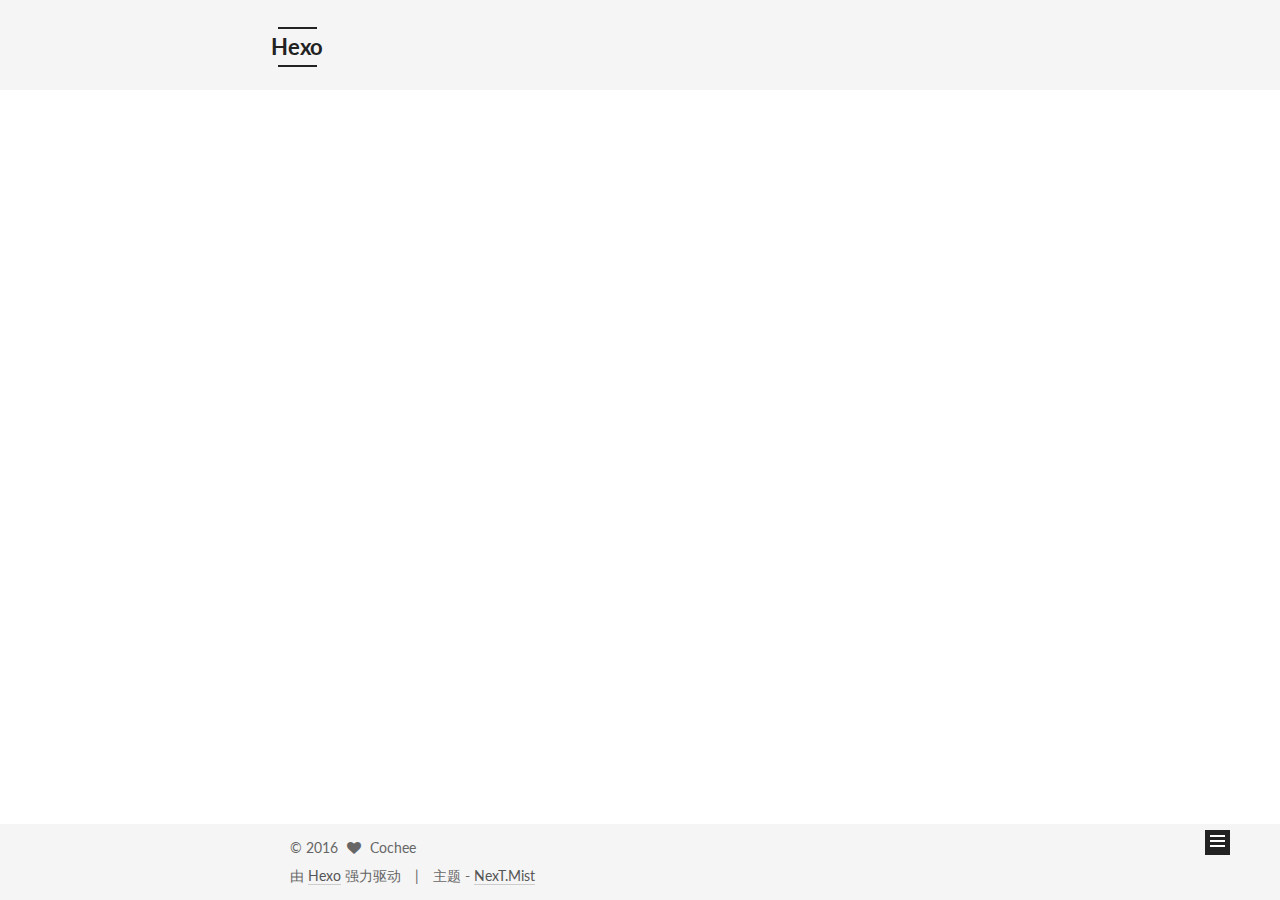
==== commit 2f0dd097: "Site updated: 2016-04-13 22:52:50" ====
--- a/index.html
+++ b/index.html
@@ -272,7 +272,7 @@
 
       
         
-          <h1 id="Java-动态代理"><a href="#Java-动态代理" class="headerlink" title="Java 动态代理"></a>Java 动态代理</h1><p>代理类在程序运行前不存在、运行时由程序动态生成的代理方式称为动态代理。<br>Java 提供了动态代理的实现方式，可以在运行时刻动态生成代理类。这种代理方式的一大好处是可以方便对代理类的函数做统一或特殊处理，如记录所有函数执行时间、所有函数执行前添加验证判断、对某个特殊函数进行特殊操作，而不用像静态代理方式那样需要修改每个函数。<br>
+          <h1 id="Java-动态代理"><a href="#Java-动态代理" class="headerlink" title="Java 动态代理"></a>Java 动态代理</h1><p>代理类在程序运行前不存在、运行时由程序动态生成的代理方式称为动态代理。<br>
           <div class="post-more-link text-center">
             <a class="btn" href="/2016/04/11/Java动态代理/#more" rel="contents">
               阅读全文 &raquo;
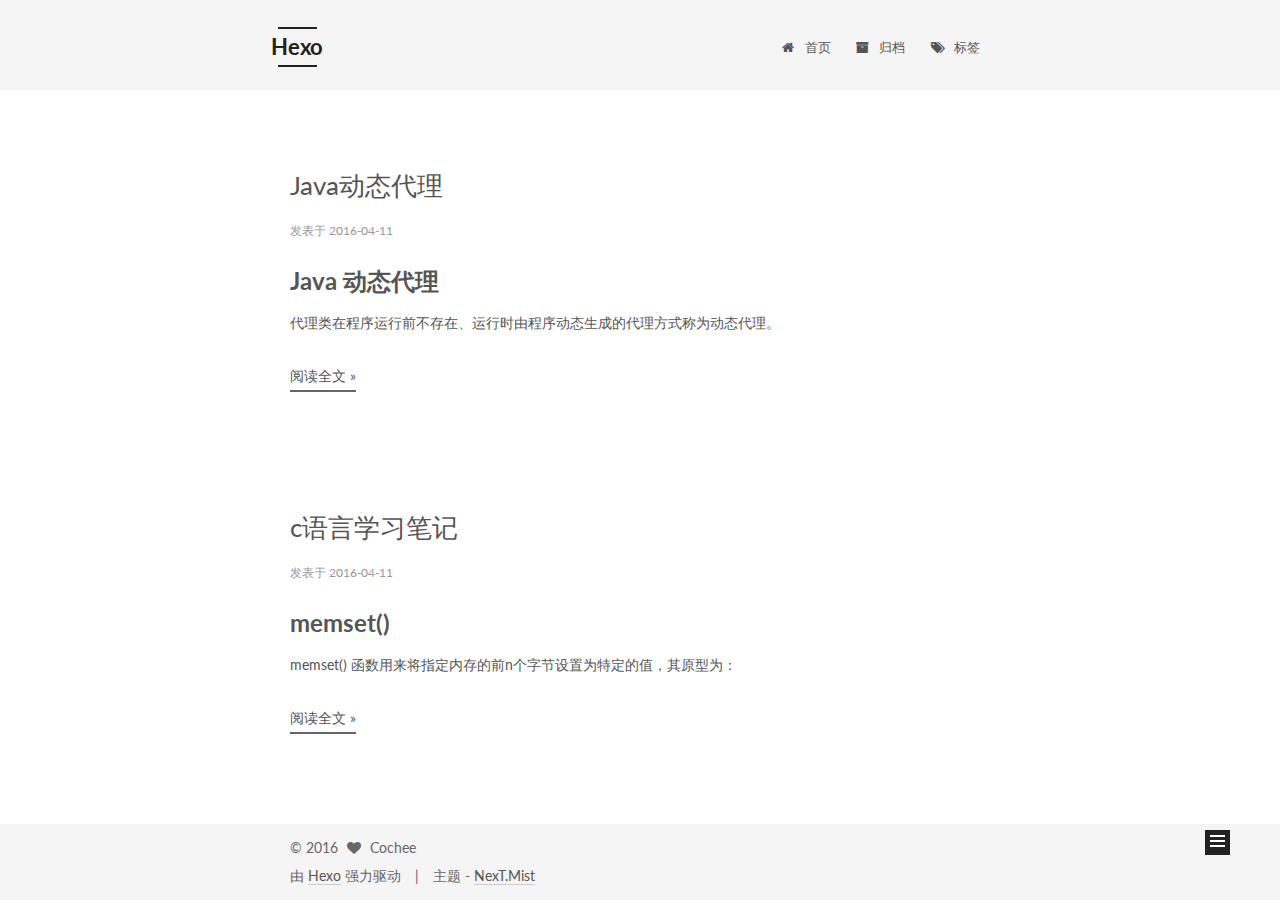
==== commit 9131fa41: "Site updated: 2016-04-13 22:56:47" ====
--- a/index.html
+++ b/index.html
@@ -2,10 +2,8 @@
 
 
 
-  
-
-
-<html class="theme-next mist use-motion">
+
+<html class="theme-next mist">
 <head>
   <meta charset="UTF-8"/>
 <meta http-equiv="X-UA-Compatible" content="IE=edge,chrome=1" />
@@ -98,7 +96,7 @@
     scheme: 'Mist',
     sidebar: {"position":"left","display":"always"},
     fancybox: true,
-    motion: true,
+    motion: false,
     duoshuo: {
       userId: 0,
       author: '博主'
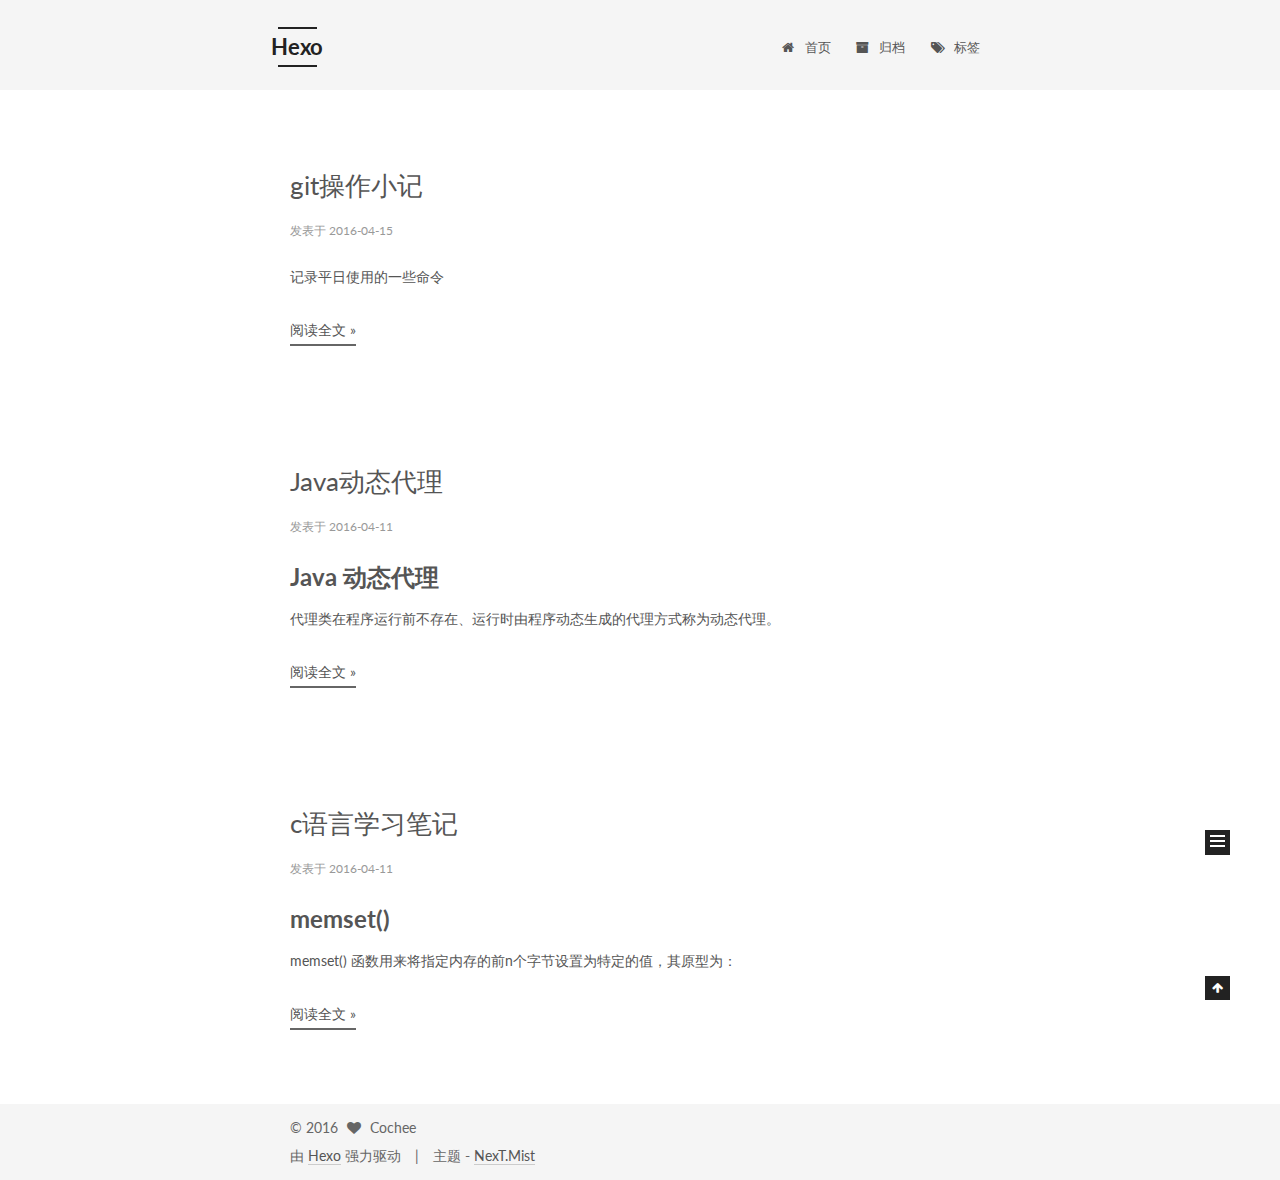
==== commit 5aba38e5: "Site updated: 2016-04-15 15:23:17" ====
--- a/index.html
+++ b/index.html
@@ -227,6 +227,102 @@
             
               
                 
+                <a class="post-title-link" href="/2016/04/15/git操作小记/" itemprop="url">
+                  git操作小记
+                </a>
+              
+            
+          </h1>
+        
+
+        <div class="post-meta">
+          <span class="post-time">
+            <span class="post-meta-item-icon">
+              <i class="fa fa-calendar-o"></i>
+            </span>
+            <span class="post-meta-item-text">发表于</span>
+            <time itemprop="dateCreated" datetime="2016-04-15T15:08:08+08:00" content="2016-04-15">
+              2016-04-15
+            </time>
+          </span>
+
+          
+
+          
+            
+          
+
+          
+
+          
+          
+
+          
+        </div>
+      </header>
+    
+
+
+    <div class="post-body" itemprop="articleBody">
+
+      
+      
+
+      
+        
+          <p>记录平日使用的一些命令<br>
+          <div class="post-more-link text-center">
+            <a class="btn" href="/2016/04/15/git操作小记/#more" rel="contents">
+              阅读全文 &raquo;
+            </a>
+          </div>
+        
+      
+    </div>
+    
+    <div>
+      
+    </div>
+
+    <div>
+      
+    </div>
+
+    <footer class="post-footer">
+      
+
+      
+
+      
+      
+        <div class="post-eof"></div>
+      
+    </footer>
+  </article>
+
+
+    
+      
+
+  
+  
+
+  
+  
+  
+
+  <article class="post post-type-normal " itemscope itemtype="http://schema.org/Article">
+
+    
+      <header class="post-header">
+
+        
+        
+          <h1 class="post-title" itemprop="name headline">
+            
+            
+              
+                
                 <a class="post-title-link" href="/2016/04/11/Java动态代理/" itemprop="url">
                   Java动态代理
                 </a>
@@ -439,13 +535,20 @@
         <nav class="site-state motion-element">
           <div class="site-state-item site-state-posts">
             <a href="/archives">
-              <span class="site-state-item-count">2</span>
+              <span class="site-state-item-count">3</span>
               <span class="site-state-item-name">日志</span>
             </a>
           </div>
 
           
 
+          
+            <div class="site-state-item site-state-tags">
+              <a href="/tags">
+                <span class="site-state-item-count">3</span>
+                <span class="site-state-item-name">标签</span>
+              </a>
+            </div>
           
 
         </nav>
--- a/css/main.css
+++ b/css/main.css
@@ -1534,7 +1534,7 @@
   width: 4px;
   height: 4px;
   border-radius: 50%;
-  background: #8537c7;
+  background: #3493ff;
 }
 .links-of-blogroll {
   font-size: 13px;
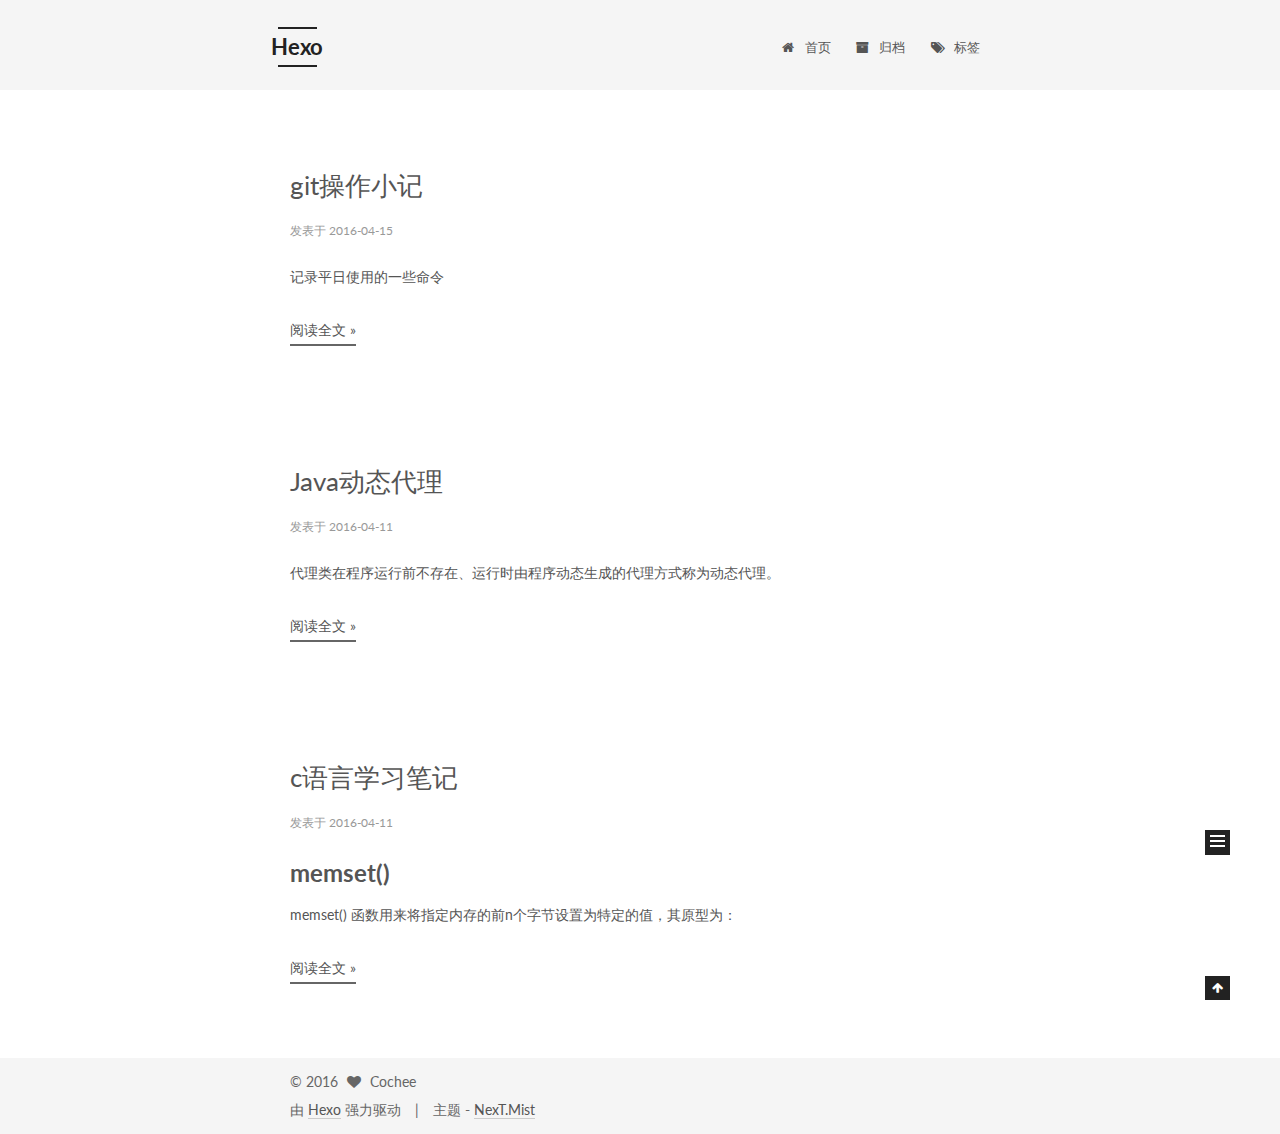
==== commit 0a0c978e: "Site updated: 2016-04-15 15:24:14" ====
--- a/index.html
+++ b/index.html
@@ -366,7 +366,7 @@
 
       
         
-          <h1 id="Java-动态代理"><a href="#Java-动态代理" class="headerlink" title="Java 动态代理"></a>Java 动态代理</h1><p>代理类在程序运行前不存在、运行时由程序动态生成的代理方式称为动态代理。<br>
+          <p>代理类在程序运行前不存在、运行时由程序动态生成的代理方式称为动态代理。<br>
           <div class="post-more-link text-center">
             <a class="btn" href="/2016/04/11/Java动态代理/#more" rel="contents">
               阅读全文 &raquo;
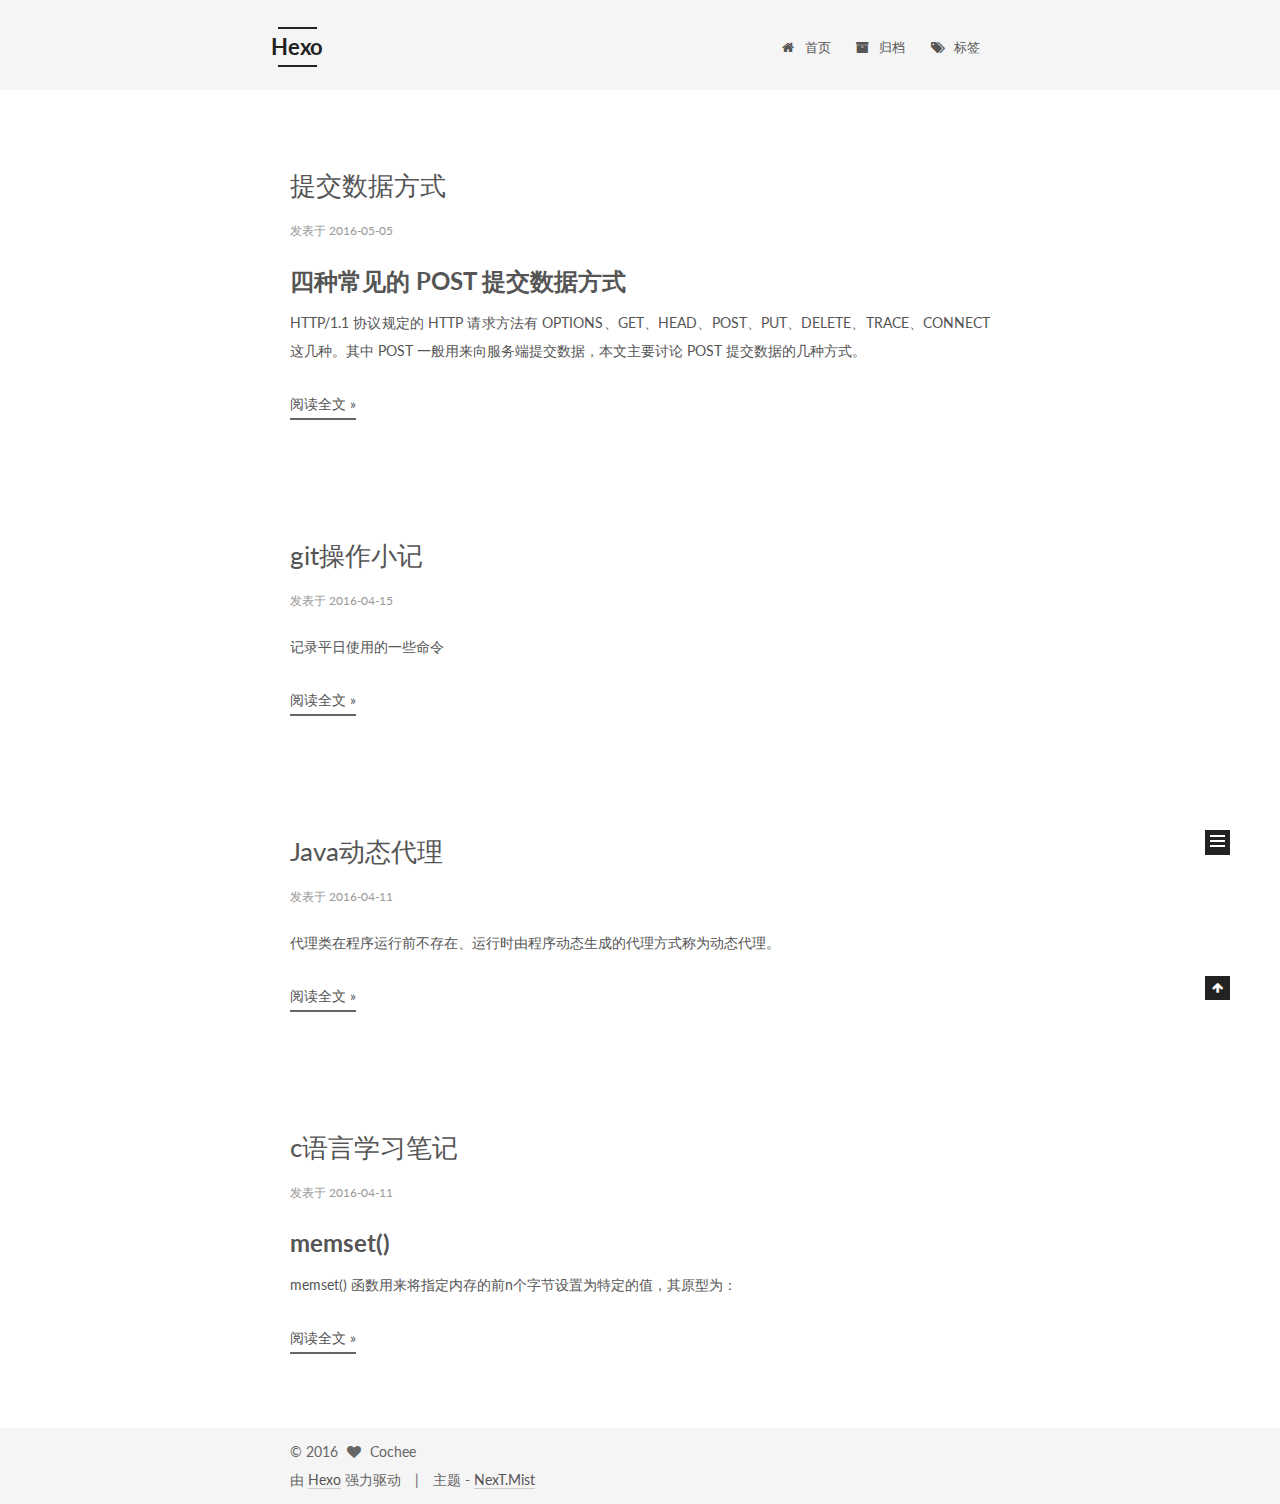
==== commit 4d9a4555: "Site updated: 2016-05-05 13:47:16" ====
--- a/index.html
+++ b/index.html
@@ -227,6 +227,102 @@
             
               
                 
+                <a class="post-title-link" href="/2016/05/05/POST提交数据方式/" itemprop="url">
+                  提交数据方式
+                </a>
+              
+            
+          </h1>
+        
+
+        <div class="post-meta">
+          <span class="post-time">
+            <span class="post-meta-item-icon">
+              <i class="fa fa-calendar-o"></i>
+            </span>
+            <span class="post-meta-item-text">发表于</span>
+            <time itemprop="dateCreated" datetime="2016-05-05T13:39:27+08:00" content="2016-05-05">
+              2016-05-05
+            </time>
+          </span>
+
+          
+
+          
+            
+          
+
+          
+
+          
+          
+
+          
+        </div>
+      </header>
+    
+
+
+    <div class="post-body" itemprop="articleBody">
+
+      
+      
+
+      
+        
+          <h1 id="四种常见的-POST-提交数据方式"><a href="#四种常见的-POST-提交数据方式" class="headerlink" title="四种常见的 POST 提交数据方式"></a>四种常见的 POST 提交数据方式</h1><p>HTTP/1.1 协议规定的 HTTP 请求方法有 OPTIONS、GET、HEAD、POST、PUT、DELETE、TRACE、CONNECT 这几种。其中 POST 一般用来向服务端提交数据，本文主要讨论 POST 提交数据的几种方式。<br>
+          <div class="post-more-link text-center">
+            <a class="btn" href="/2016/05/05/POST提交数据方式/#more" rel="contents">
+              阅读全文 &raquo;
+            </a>
+          </div>
+        
+      
+    </div>
+    
+    <div>
+      
+    </div>
+
+    <div>
+      
+    </div>
+
+    <footer class="post-footer">
+      
+
+      
+
+      
+      
+        <div class="post-eof"></div>
+      
+    </footer>
+  </article>
+
+
+    
+      
+
+  
+  
+
+  
+  
+  
+
+  <article class="post post-type-normal " itemscope itemtype="http://schema.org/Article">
+
+    
+      <header class="post-header">
+
+        
+        
+          <h1 class="post-title" itemprop="name headline">
+            
+            
+              
+                
                 <a class="post-title-link" href="/2016/04/15/git操作小记/" itemprop="url">
                   git操作小记
                 </a>
@@ -535,20 +631,13 @@
         <nav class="site-state motion-element">
           <div class="site-state-item site-state-posts">
             <a href="/archives">
-              <span class="site-state-item-count">3</span>
+              <span class="site-state-item-count">4</span>
               <span class="site-state-item-name">日志</span>
             </a>
           </div>
 
           
 
-          
-            <div class="site-state-item site-state-tags">
-              <a href="/tags">
-                <span class="site-state-item-count">3</span>
-                <span class="site-state-item-name">标签</span>
-              </a>
-            </div>
           
 
         </nav>
--- a/css/main.css
+++ b/css/main.css
@@ -1534,7 +1534,7 @@
   width: 4px;
   height: 4px;
   border-radius: 50%;
-  background: #3493ff;
+  background: #ff2020;
 }
 .links-of-blogroll {
   font-size: 13px;
